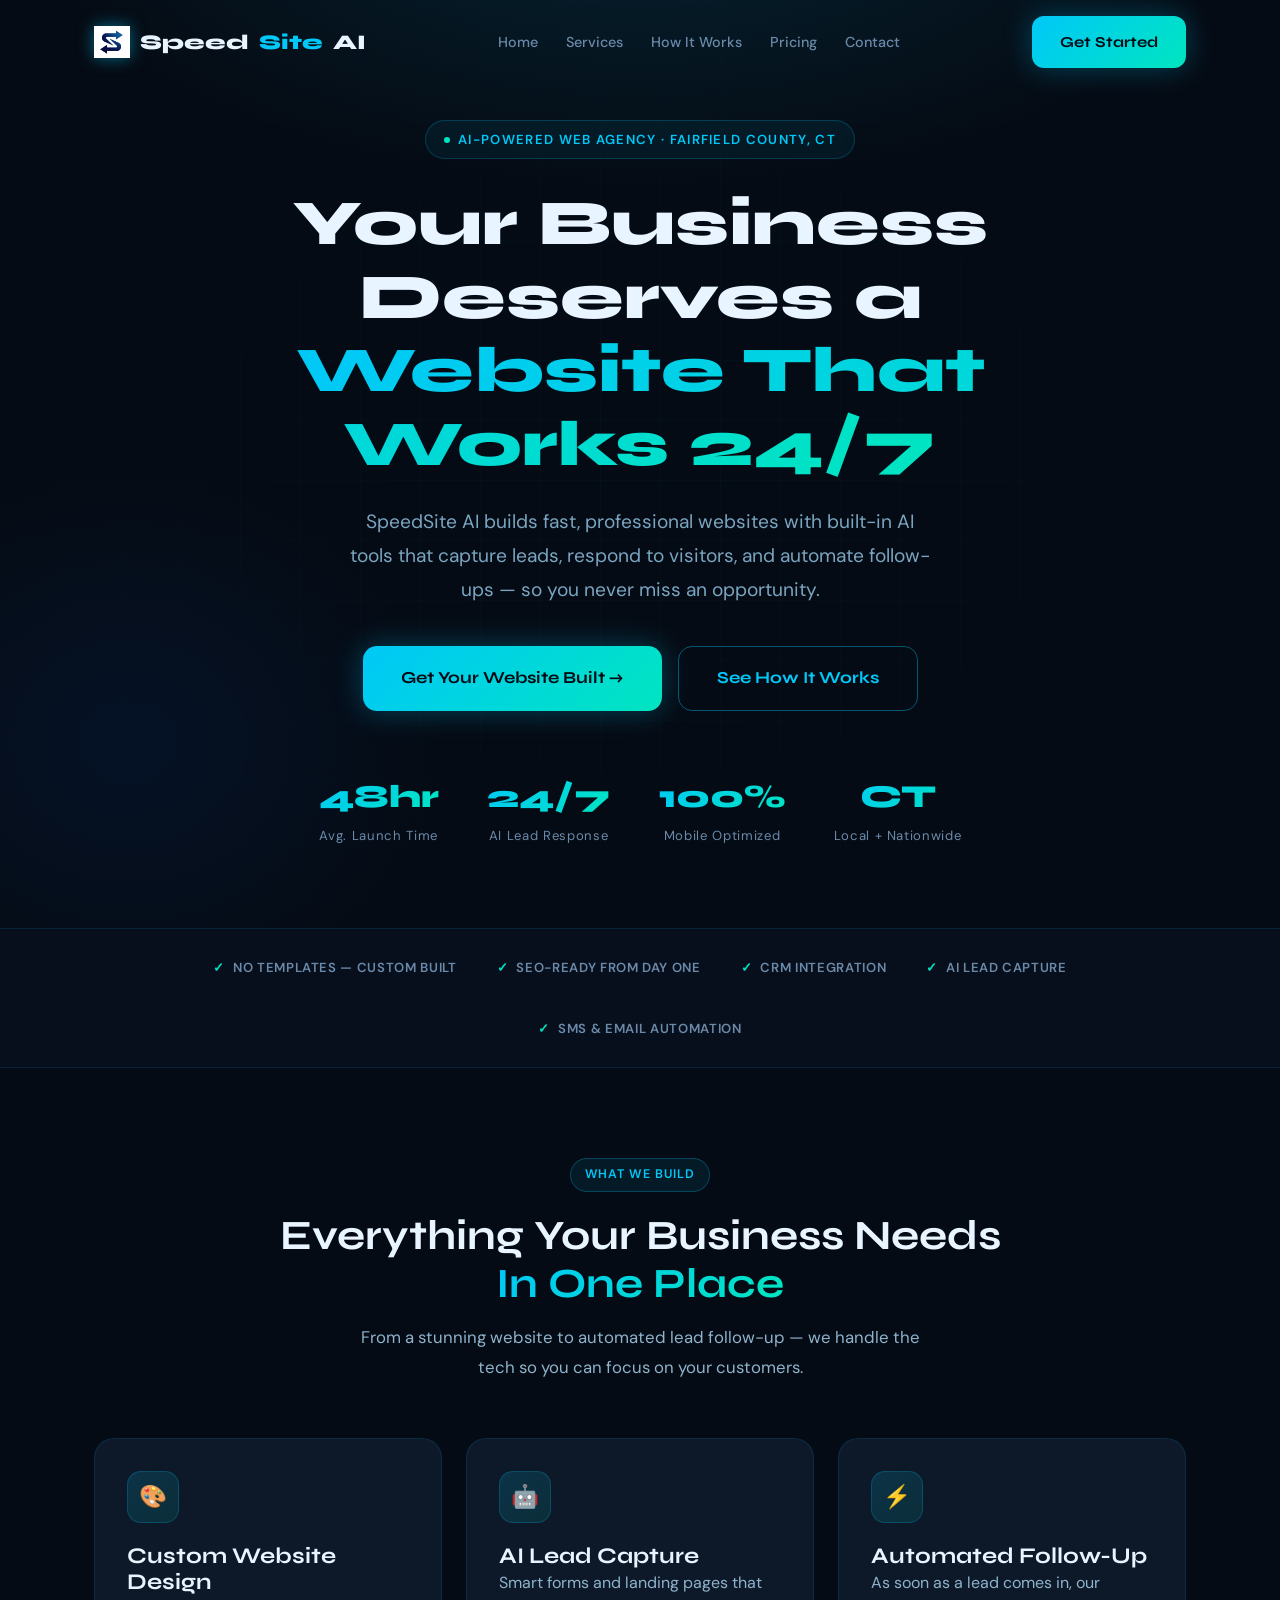
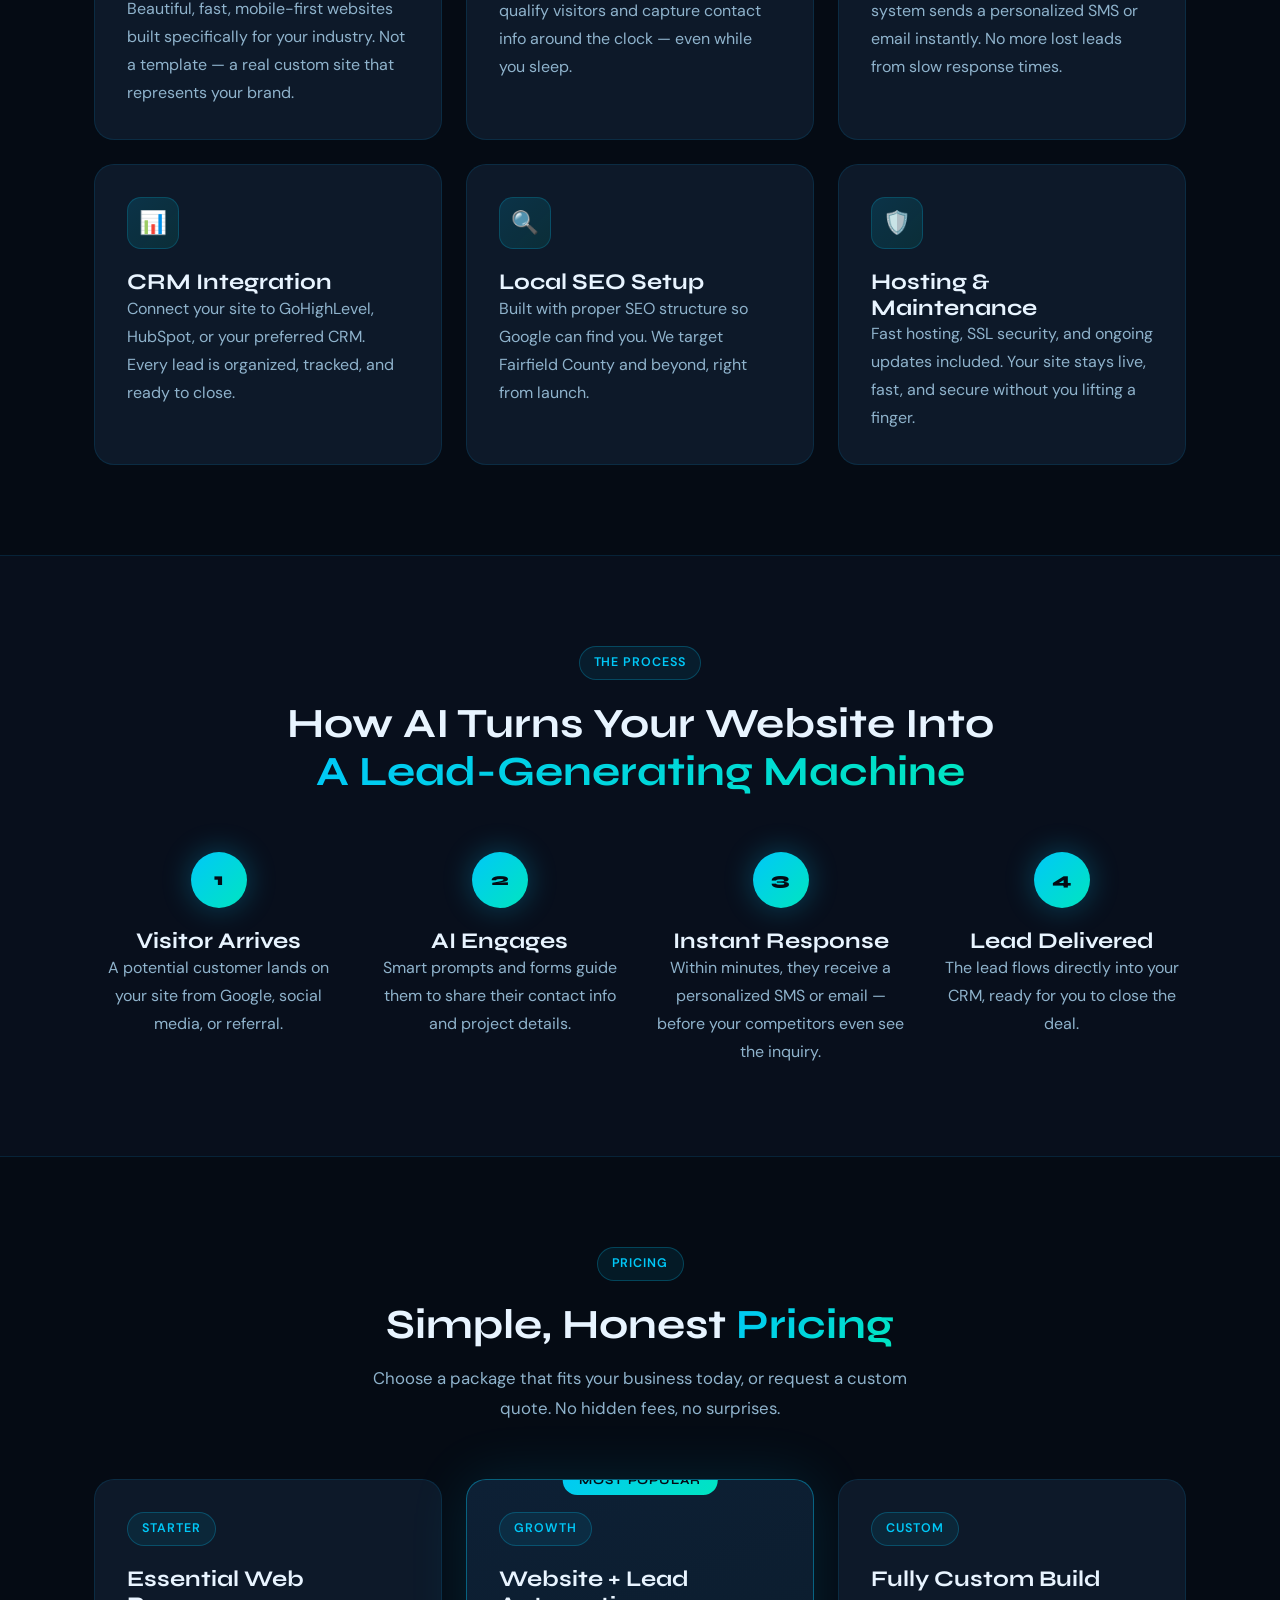
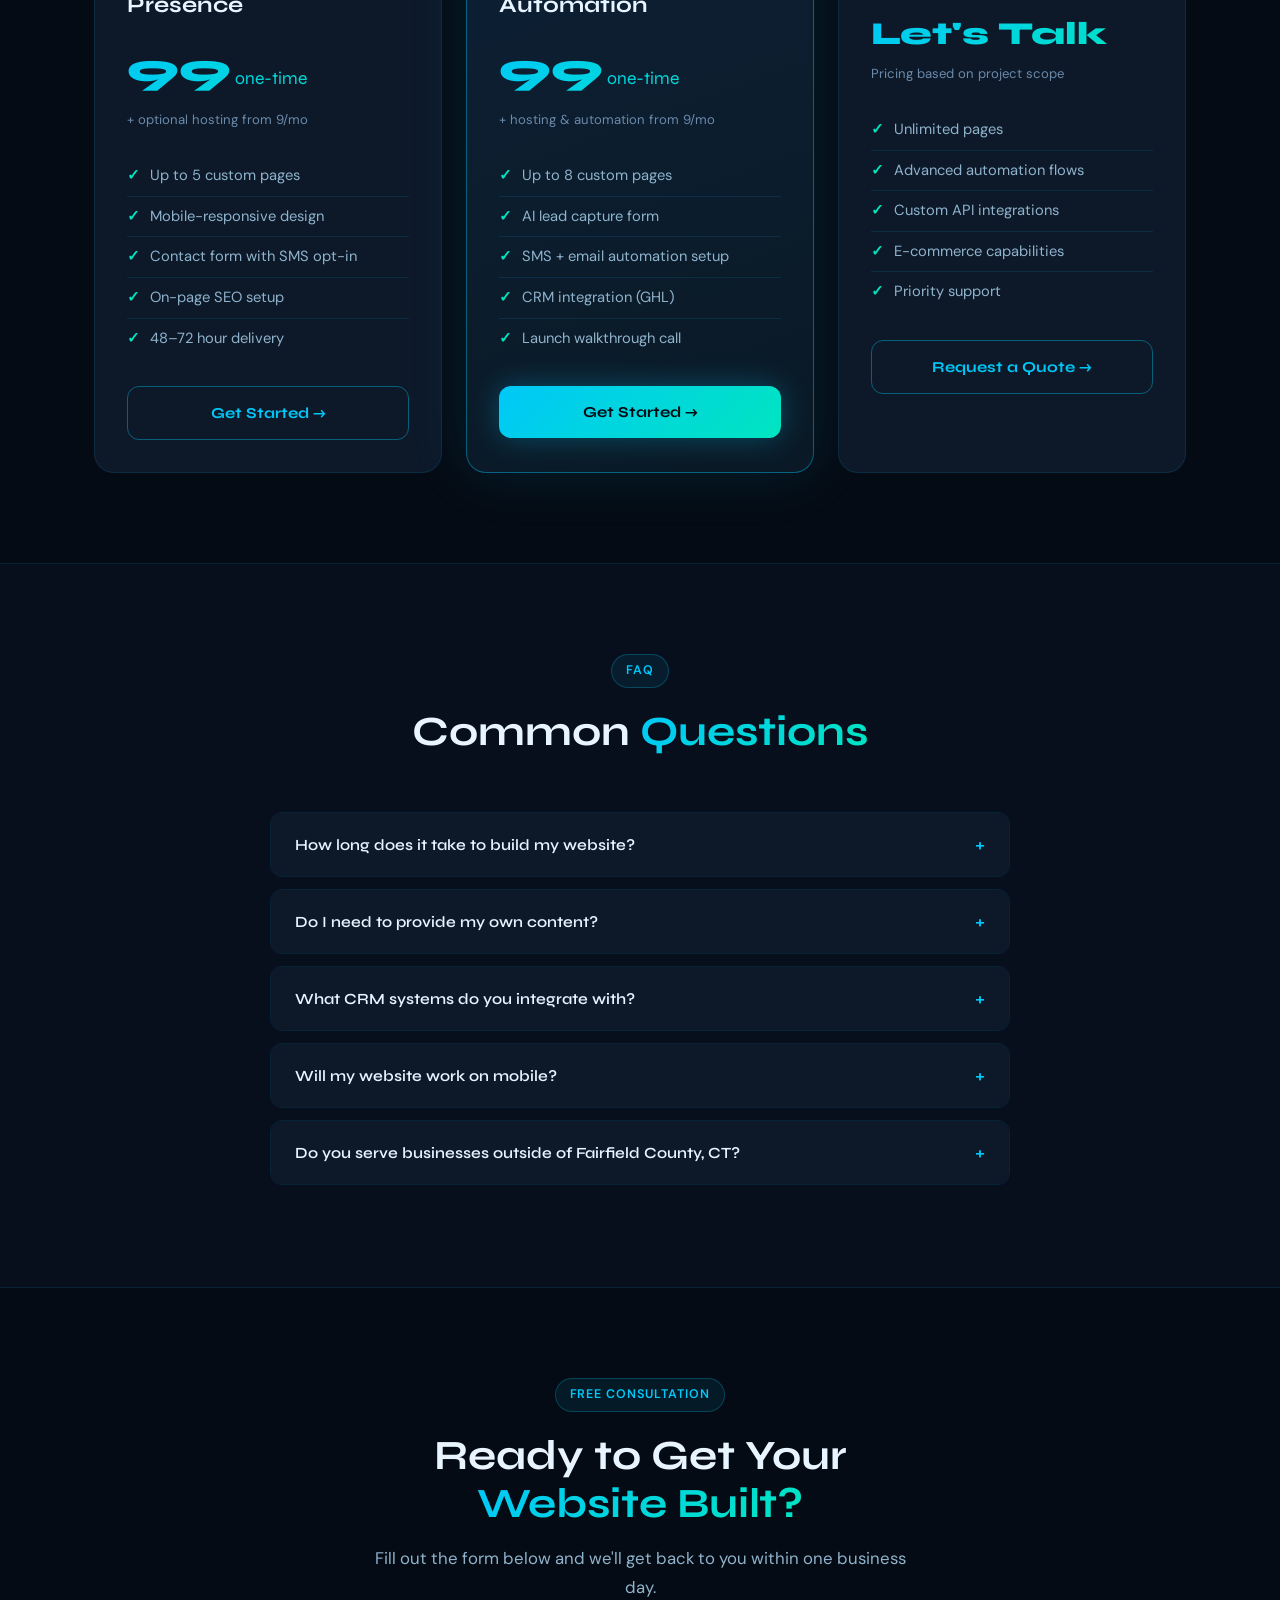
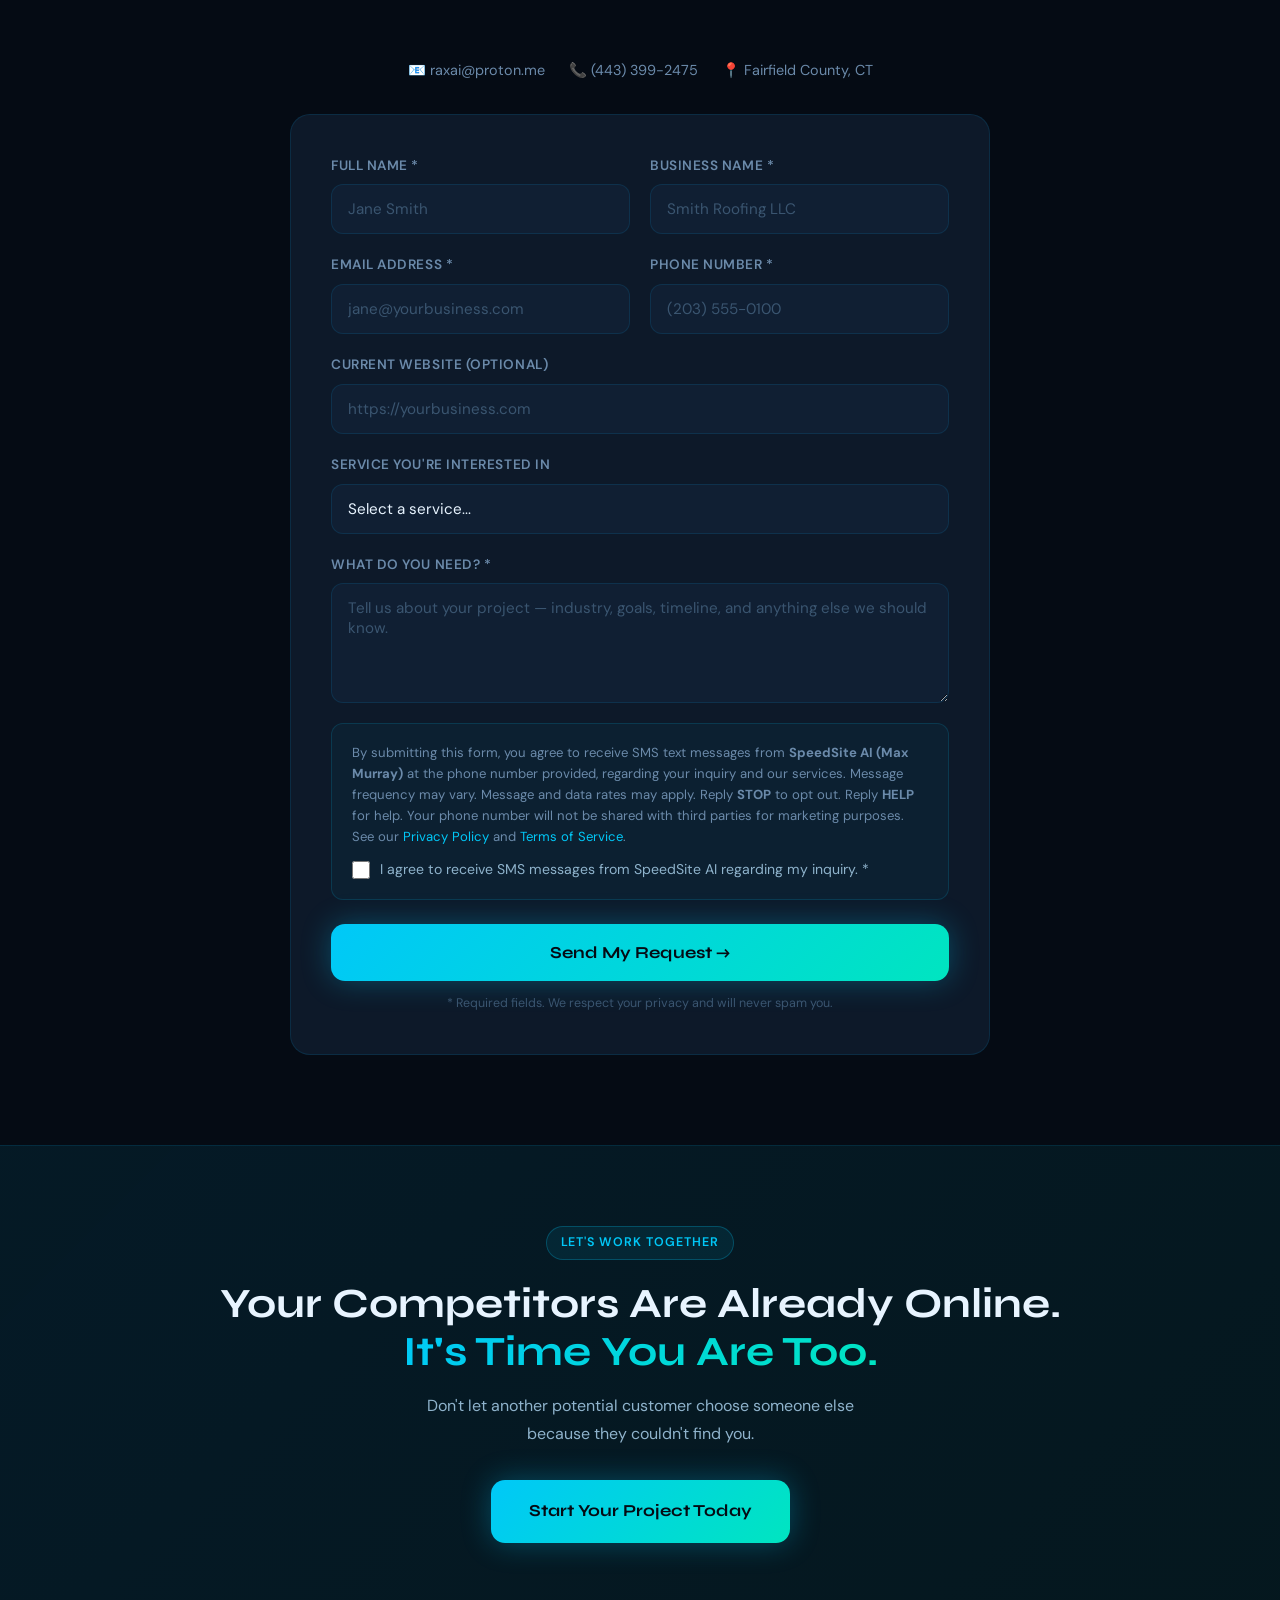
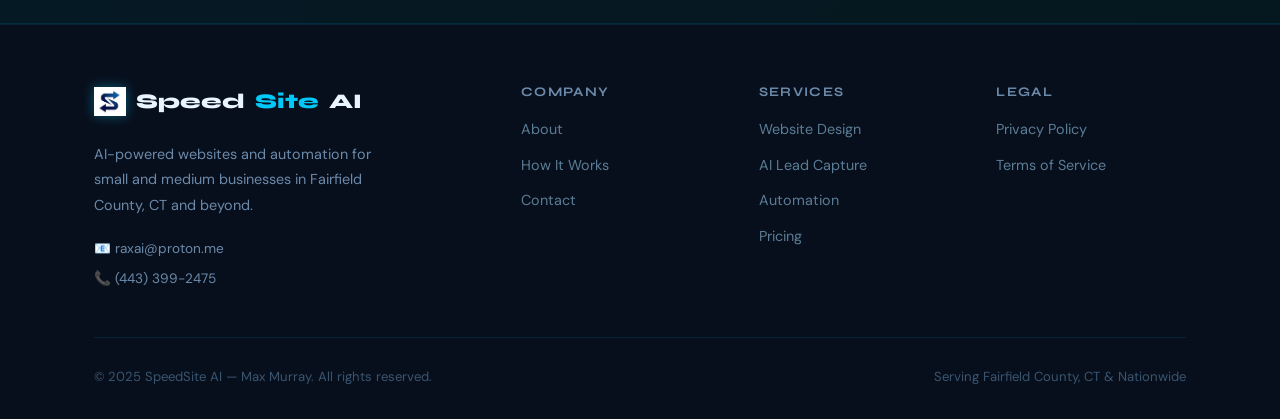
==== index.html @ 97a128ad "Update index.html" ====
<!DOCTYPE html>
<html lang="en">
<head>
  <meta charset="UTF-8" />
  <meta name="viewport" content="width=device-width, initial-scale=1.0" />
  <title>Jerking Dick with My BUtt AI — AI-Powered Websites for Local Businesses | Fairfield, CT</title>
  <meta name="description" content="SpeedSite AI builds high-quality, AI-powered websites for small and medium businesses. Automated lead capture, fast delivery, and real results. Serving Fairfield County, CT and nationwide." />
  <link rel="preconnect" href="https://fonts.googleapis.com" />
  <link rel="preconnect" href="https://fonts.gstatic.com" crossorigin />
  <link href="https://fonts.googleapis.com/css2?family=Syne:wght@400;600;700;800&family=DM+Sans:opsz,wght@9..40,300;9..40,400;9..40,500&display=swap" rel="stylesheet" />
  <style>
    :root {
      --bg:#050b14;--bg2:#080f1c;--surface:#0d1929;--surface2:#101f33;
      --border:rgba(0,180,255,.12);--cyan:#00c8f8;--teal:#00e5c0;
      --text:#e8f4ff;--text-muted:#6b8aaa;--text-dim:#3a5570;
      --glow:rgba(0,200,248,.15);--radius:12px;--radius-lg:20px;
      --font-display:'Syne',sans-serif;--font-body:'DM Sans',sans-serif;
    }
    *,*::before,*::after{box-sizing:border-box;margin:0;padding:0}
    html{scroll-behavior:smooth}
    body{font-family:var(--font-body);background:var(--bg);color:var(--text);line-height:1.6;overflow-x:hidden}
    h1,h2,h3,h4{font-family:var(--font-display);line-height:1.15;font-weight:700}
    h1{font-size:clamp(2.2rem,6vw,4rem);font-weight:800}
    h2{font-size:clamp(1.6rem,4vw,2.6rem)}
    h3{font-size:clamp(1.1rem,2.5vw,1.4rem)}
    p{color:#8fb3cc;line-height:1.75}
    a{color:var(--cyan);text-decoration:none;transition:color .2s}
    a:hover{color:var(--teal)}
    .container{max-width:1140px;margin:0 auto;padding:0 24px}
    .section{padding:90px 0}
    .gradient-text{background:linear-gradient(135deg,var(--cyan) 0%,var(--teal) 100%);-webkit-background-clip:text;-webkit-text-fill-color:transparent;background-clip:text}
    .badge{display:inline-flex;align-items:center;gap:6px;background:rgba(0,200,248,.08);border:1px solid rgba(0,200,248,.25);color:var(--cyan);font-size:.78rem;font-weight:600;letter-spacing:.08em;text-transform:uppercase;padding:6px 14px;border-radius:100px;margin-bottom:20px}
    .btn{display:inline-flex;align-items:center;gap:8px;font-family:var(--font-display);font-weight:700;font-size:.95rem;padding:14px 28px;border-radius:var(--radius);border:none;cursor:pointer;transition:all .25s cubic-bezier(.4,0,.2,1);text-decoration:none}
    .btn-primary{background:linear-gradient(135deg,var(--cyan),var(--teal));color:#050b14;box-shadow:0 0 30px rgba(0,200,248,.3)}
    .btn-primary:hover{transform:translateY(-2px);box-shadow:0 0 50px rgba(0,200,248,.5);color:#050b14}
    .btn-outline{background:transparent;color:var(--cyan);border:1.5px solid rgba(0,200,248,.4)}
    .btn-outline:hover{background:rgba(0,200,248,.08);transform:translateY(-2px);color:var(--cyan)}
    .btn-lg{padding:18px 38px;font-size:1.05rem;border-radius:14px}
    .card{background:var(--surface);border:1px solid var(--border);border-radius:var(--radius-lg);padding:32px;transition:all .3s ease;position:relative;overflow:hidden}
    .card:hover{border-color:rgba(0,200,248,.3);transform:translateY(-4px);box-shadow:0 20px 60px rgba(0,0,0,.4),0 0 40px rgba(0,200,248,.08)}

    /* NAV */
    nav{position:fixed;top:0;left:0;right:0;z-index:1000;padding:16px 0;transition:all .3s ease}
    nav.scrolled{background:rgba(5,11,20,.92);backdrop-filter:blur(20px);border-bottom:1px solid var(--border);padding:12px 0}
    .nav-inner{display:flex;align-items:center;justify-content:space-between;max-width:1140px;margin:0 auto;padding:0 24px}
    .nav-logo{font-family:var(--font-display);font-weight:800;font-size:1.3rem;color:var(--text);text-decoration:none;display:flex;align-items:center;gap:10px}
    .nav-logo span{color:var(--cyan)}
    .nav-logo img{width:36px;height:36px;object-fit:contain;filter:drop-shadow(0 0 8px rgba(0,200,248,.5))}
    .nav-links{display:flex;align-items:center;gap:28px;list-style:none}
    .nav-links a{color:var(--text-muted);font-size:.9rem;font-weight:500;transition:color .2s}
    .nav-links a:hover{color:var(--text)}
    .hamburger{display:none;flex-direction:column;gap:5px;cursor:pointer;padding:4px;background:none;border:none}
    .hamburger span{display:block;width:24px;height:2px;background:var(--text);border-radius:2px}
    .mobile-menu{display:none;position:fixed;inset:0;background:rgba(5,11,20,.97);z-index:999;flex-direction:column;align-items:center;justify-content:center;gap:32px}
    .mobile-menu.open{display:flex}
    .mobile-menu a{font-family:var(--font-display);font-size:1.5rem;font-weight:700;color:var(--text)}
    .mobile-menu-close{position:absolute;top:20px;right:24px;background:none;border:none;color:var(--text);font-size:1.5rem;cursor:pointer}

    /* HERO */
    .hero{min-height:100vh;display:flex;align-items:center;padding:120px 0 80px;position:relative;overflow:hidden}
    .hero-bg{position:absolute;inset:0;background:radial-gradient(ellipse 80% 50% at 50% -10%,rgba(0,200,248,.12) 0%,transparent 60%),radial-gradient(ellipse 50% 60% at 10% 80%,rgba(0,102,255,.08) 0%,transparent 50%)}
    .hero-grid{position:absolute;inset:0;background-image:linear-gradient(rgba(0,200,248,.03) 1px,transparent 1px),linear-gradient(90deg,rgba(0,200,248,.03) 1px,transparent 1px);background-size:60px 60px;mask-image:radial-gradient(ellipse 80% 80% at 50% 50%,black 0%,transparent 100%)}
    .hero-content{position:relative;z-index:2;text-align:center;max-width:820px;margin:0 auto}
    .hero-eyebrow{display:inline-flex;align-items:center;gap:8px;background:rgba(0,200,248,.06);border:1px solid rgba(0,200,248,.2);color:var(--cyan);font-size:.82rem;font-weight:600;letter-spacing:.1em;text-transform:uppercase;padding:8px 18px;border-radius:100px;margin-bottom:28px;animation:fadeInDown .6s ease both}
    .dot{width:6px;height:6px;background:var(--teal);border-radius:50%;animation:pulse 2s infinite}
    @keyframes pulse{0%,100%{opacity:1;transform:scale(1)}50%{opacity:.5;transform:scale(.8)}}
    .hero h1{animation:fadeInUp .7s .1s ease both;margin-bottom:24px}
    .hero p.lead{font-size:clamp(1rem,2vw,1.2rem);color:#7aa5c0;max-width:580px;margin:0 auto 40px;animation:fadeInUp .7s .2s ease both}
    .hero-actions{display:flex;gap:16px;justify-content:center;flex-wrap:wrap;animation:fadeInUp .7s .3s ease both;margin-bottom:60px}
    .hero-stats{display:flex;justify-content:center;gap:48px;flex-wrap:wrap;animation:fadeInUp .7s .4s ease both}
    .hero-stat{text-align:center}
    .hero-stat .num{font-family:var(--font-display);font-size:2rem;font-weight:800;background:linear-gradient(135deg,var(--cyan),var(--teal));-webkit-background-clip:text;-webkit-text-fill-color:transparent;background-clip:text;display:block}
    .hero-stat .label{font-size:.82rem;color:var(--text-muted);letter-spacing:.05em}
    @keyframes fadeInUp{from{opacity:0;transform:translateY(24px)}to{opacity:1;transform:translateY(0)}}
    @keyframes fadeInDown{from{opacity:0;transform:translateY(-16px)}to{opacity:1;transform:translateY(0)}}

    /* TRUST BAR */
    .trust-bar{padding:28px 0;border-top:1px solid var(--border);border-bottom:1px solid var(--border);background:var(--bg2)}
    .trust-bar-inner{display:flex;justify-content:center;align-items:center;gap:40px;flex-wrap:wrap}
    .trust-item{display:flex;align-items:center;gap:8px;font-size:.82rem;font-weight:600;color:var(--text-muted);letter-spacing:.05em;text-transform:uppercase}
    .trust-item .icon{color:var(--teal)}

    /* SECTIONS */
    .section-header{text-align:center;margin-bottom:56px}
    .section-header p{max-width:560px;margin:16px auto 0;font-size:1.05rem}
    .services-grid{display:grid;grid-template-columns:repeat(auto-fit,minmax(300px,1fr));gap:24px}
    .service-icon{width:52px;height:52px;background:linear-gradient(135deg,rgba(0,200,248,.15),rgba(0,229,192,.1));border:1px solid rgba(0,200,248,.2);border-radius:14px;display:flex;align-items:center;justify-content:center;font-size:1.4rem;margin-bottom:20px}
    .steps{display:grid;grid-template-columns:repeat(auto-fit,minmax(220px,1fr));gap:32px}
    .step{text-align:center}
    .step-num{width:56px;height:56px;background:linear-gradient(135deg,var(--cyan),var(--teal));border-radius:50%;display:flex;align-items:center;justify-content:center;font-family:var(--font-display);font-weight:800;font-size:1.1rem;color:#050b14;margin:0 auto 20px;box-shadow:0 0 30px rgba(0,200,248,.3)}

    /* FAQ */
    .faq-list{max-width:740px;margin:0 auto}
    .faq-item{border:1px solid var(--border);border-radius:var(--radius);margin-bottom:12px;overflow:hidden;transition:border-color .3s}
    .faq-item.open{border-color:rgba(0,200,248,.3)}
    .faq-q{width:100%;background:var(--surface);border:none;padding:20px 24px;text-align:left;cursor:pointer;display:flex;justify-content:space-between;align-items:center;gap:16px;font-family:var(--font-display);font-weight:600;font-size:.97rem;color:var(--text);transition:background .2s}
    .faq-q:hover{background:var(--surface2)}
    .faq-icon{color:var(--cyan);font-size:1.2rem;transition:transform .3s;flex-shrink:0}
    .faq-item.open .faq-icon{transform:rotate(45deg)}
    .faq-a{max-height:0;overflow:hidden;transition:max-height .4s ease,padding .3s;background:var(--surface);padding:0 24px;color:#8fb3cc;font-size:.92rem}
    .faq-item.open .faq-a{max-height:300px;padding:0 24px 20px}

    /* FORM */
    .form-grid{display:grid;grid-template-columns:1fr 1fr;gap:20px}
    .form-full{grid-column:1/-1}
    .form-group{display:flex;flex-direction:column;gap:8px}
    .form-group label{font-size:.85rem;font-weight:600;color:var(--text-muted);letter-spacing:.04em;text-transform:uppercase}
    .form-group input,.form-group textarea,.form-group select{background:var(--surface2);border:1.5px solid var(--border);border-radius:var(--radius);padding:14px 16px;color:var(--text);font-family:var(--font-body);font-size:.95rem;transition:border-color .2s,box-shadow .2s;outline:none;-webkit-appearance:none}
    .form-group input::placeholder,.form-group textarea::placeholder{color:var(--text-dim)}
    .form-group input:focus,.form-group textarea:focus{border-color:var(--cyan);box-shadow:0 0 0 3px rgba(0,200,248,.1)}
    .form-group textarea{resize:vertical;min-height:120px}
    .sms-consent{background:rgba(0,200,248,.04);border:1px solid rgba(0,200,248,.15);border-radius:var(--radius);padding:18px 20px;grid-column:1/-1}
    .sms-consent-text{font-size:.82rem;color:var(--text-muted);line-height:1.6;margin-bottom:12px}
    .checkbox-row{display:flex;align-items:flex-start;gap:10px;cursor:pointer}
    .checkbox-row input[type="checkbox"]{width:18px;height:18px;border:1.5px solid rgba(0,200,248,.4);border-radius:4px;background:var(--surface2);cursor:pointer;flex-shrink:0;margin-top:2px;accent-color:var(--cyan)}
    .checkbox-row span{font-size:.88rem;color:#8fb3cc;line-height:1.5}
    .form-success{display:none;text-align:center;padding:48px 32px}
    .form-success.show{display:block}

    /* FOOTER */
    footer{border-top:1px solid var(--border);padding:60px 0 32px;background:var(--bg2)}
    .footer-grid{display:grid;grid-template-columns:2fr 1fr 1fr 1fr;gap:48px;margin-bottom:48px}
    .footer-brand p{font-size:.9rem;color:var(--text-muted);margin:12px 0 20px;max-width:280px}
    .footer-col h4{font-size:.82rem;font-weight:700;letter-spacing:.1em;text-transform:uppercase;color:var(--text-muted);margin-bottom:16px}
    .footer-col ul{list-style:none}
    .footer-col li{margin-bottom:10px}
    .footer-col a{color:#5a7d96;font-size:.9rem;transition:color .2s}
    .footer-col a:hover{color:var(--cyan)}
    .footer-bottom{border-top:1px solid var(--border);padding-top:28px;display:flex;justify-content:space-between;align-items:center;flex-wrap:wrap;gap:12px;font-size:.82rem;color:var(--text-dim)}

    /* CTA BAND */
    .cta-band{background:linear-gradient(135deg,rgba(0,200,248,.08) 0%,rgba(0,229,192,.06) 100%);border-top:1px solid var(--border);border-bottom:1px solid var(--border);padding:80px 0;text-align:center}
    .cta-band p{max-width:480px;margin:16px auto 32px}

    /* FADE IN */
    .fade-in{opacity:0;transform:translateY(30px);transition:opacity .7s ease,transform .7s ease}
    .fade-in.visible{opacity:1;transform:translateY(0)}

    /* RESPONSIVE */
    @media(max-width:900px){.footer-grid{grid-template-columns:1fr 1fr}}
    @media(max-width:640px){
      .nav-links{display:none}.hamburger{display:flex}
      .hero-stats{gap:28px}.footer-grid{grid-template-columns:1fr;gap:32px}
      .form-grid{grid-template-columns:1fr}.section{padding:60px 0}
    }
  </style>
</head>
<body>

<!-- NAV -->
<nav id="mainNav">
  <div class="nav-inner">
    <a href="#" class="nav-logo">
      <img src="[data-uri]" alt="SpeedSite AI Logo" />
      Speed<span>Site</span> AI
    </a>
    <ul class="nav-links">
      <li><a href="#">Home</a></li>
      <li><a href="#services">Services</a></li>
      <li><a href="#how-it-works">How It Works</a></li>
      <li><a href="#pricing">Pricing</a></li>
      <li><a href="#contact">Contact</a></li>
    </ul>
    <a href="#contact" class="btn btn-primary">Get Started</a>
    <button class="hamburger" id="hamburger" aria-label="Open menu">
      <span></span><span></span><span></span>
    </button>
  </div>
</nav>

<div class="mobile-menu" id="mobileMenu">
  <button class="mobile-menu-close" id="mobileClose">✕</button>
  <a href="#">Home</a>
  <a href="#services">Services</a>
  <a href="#how-it-works">How It Works</a>
  <a href="#pricing">Pricing</a>
  <a href="#contact">Contact</a>
  <a href="#contact" class="btn btn-primary">Get Started</a>
</div>

<!-- HERO -->
<section class="hero">
  <div class="hero-bg"></div>
  <div class="hero-grid"></div>
  <div class="container">
    <div class="hero-content">
      <div class="hero-eyebrow"><div class="dot"></div>AI-Powered Web Agency · Fairfield County, CT</div>
      <h1>Your Business Deserves a<br><span class="gradient-text">Website That Works 24/7</span></h1>
      <p class="lead">SpeedSite AI builds fast, professional websites with built-in AI tools that capture leads, respond to visitors, and automate follow-ups — so you never miss an opportunity.</p>
      <div class="hero-actions">
        <a href="#contact" class="btn btn-primary btn-lg">Get Your Website Built →</a>
        <a href="#how-it-works" class="btn btn-outline btn-lg">See How It Works</a>
      </div>
      <div class="hero-stats">
        <div class="hero-stat"><span class="num">48hr</span><span class="label">Avg. Launch Time</span></div>
        <div class="hero-stat"><span class="num">24/7</span><span class="label">AI Lead Response</span></div>
        <div class="hero-stat"><span class="num">100%</span><span class="label">Mobile Optimized</span></div>
        <div class="hero-stat"><span class="num">CT</span><span class="label">Local + Nationwide</span></div>
      </div>
    </div>
  </div>
</section>

<!-- TRUST BAR -->
<div class="trust-bar">
  <div class="container">
    <div class="trust-bar-inner">
      <div class="trust-item"><span class="icon">✓</span> No Templates — Custom Built</div>
      <div class="trust-item"><span class="icon">✓</span> SEO-Ready from Day One</div>
      <div class="trust-item"><span class="icon">✓</span> CRM Integration</div>
      <div class="trust-item"><span class="icon">✓</span> AI Lead Capture</div>
      <div class="trust-item"><span class="icon">✓</span> SMS &amp; Email Automation</div>
    </div>
  </div>
</div>

<!-- SERVICES -->
<section class="section" id="services">
  <div class="container">
    <div class="section-header fade-in">
      <div class="badge">What We Build</div>
      <h2>Everything Your Business Needs<br><span class="gradient-text">In One Place</span></h2>
      <p>From a stunning website to automated lead follow-up — we handle the tech so you can focus on your customers.</p>
    </div>
    <div class="services-grid">
      <div class="card fade-in"><div class="service-icon">🎨</div><h3>Custom Website Design</h3><p>Beautiful, fast, mobile-first websites built specifically for your industry. Not a template — a real custom site that represents your brand.</p></div>
      <div class="card fade-in"><div class="service-icon">🤖</div><h3>AI Lead Capture</h3><p>Smart forms and landing pages that qualify visitors and capture contact info around the clock — even while you sleep.</p></div>
      <div class="card fade-in"><div class="service-icon">⚡</div><h3>Automated Follow-Up</h3><p>As soon as a lead comes in, our system sends a personalized SMS or email instantly. No more lost leads from slow response times.</p></div>
      <div class="card fade-in"><div class="service-icon">📊</div><h3>CRM Integration</h3><p>Connect your site to GoHighLevel, HubSpot, or your preferred CRM. Every lead is organized, tracked, and ready to close.</p></div>
      <div class="card fade-in"><div class="service-icon">🔍</div><h3>Local SEO Setup</h3><p>Built with proper SEO structure so Google can find you. We target Fairfield County and beyond, right from launch.</p></div>
      <div class="card fade-in"><div class="service-icon">🛡️</div><h3>Hosting &amp; Maintenance</h3><p>Fast hosting, SSL security, and ongoing updates included. Your site stays live, fast, and secure without you lifting a finger.</p></div>
    </div>
  </div>
</section>

<!-- HOW IT WORKS -->
<section class="section" id="how-it-works" style="background:var(--bg2);border-top:1px solid var(--border);border-bottom:1px solid var(--border);">
  <div class="container">
    <div class="section-header fade-in">
      <div class="badge">The Process</div>
      <h2>How AI Turns Your Website Into<br><span class="gradient-text">A Lead-Generating Machine</span></h2>
    </div>
    <div class="steps fade-in">
      <div class="step"><div class="step-num">1</div><h3>Visitor Arrives</h3><p>A potential customer lands on your site from Google, social media, or referral.</p></div>
      <div class="step"><div class="step-num">2</div><h3>AI Engages</h3><p>Smart prompts and forms guide them to share their contact info and project details.</p></div>
      <div class="step"><div class="step-num">3</div><h3>Instant Response</h3><p>Within minutes, they receive a personalized SMS or email — before your competitors even see the inquiry.</p></div>
      <div class="step"><div class="step-num">4</div><h3>Lead Delivered</h3><p>The lead flows directly into your CRM, ready for you to close the deal.</p></div>
    </div>
  </div>
</section>

<!-- PRICING -->
<section class="section" id="pricing">
  <div class="container">
    <div class="section-header fade-in">
      <div class="badge">Pricing</div>
      <h2>Simple, Honest <span class="gradient-text">Pricing</span></h2>
      <p>Choose a package that fits your business today, or request a custom quote. No hidden fees, no surprises.</p>
    </div>
    <div style="display:grid;grid-template-columns:repeat(auto-fit,minmax(280px,1fr));gap:24px;" class="fade-in">
      <div class="card">
        <div class="badge">Starter</div>
        <h3>Essential Web Presence</h3>
        <div style="font-family:var(--font-display);font-size:2.8rem;font-weight:800;margin:16px 0 4px;" class="gradient-text">99<span style="font-size:1.1rem;font-weight:400;color:var(--text-muted);"> one-time</span></div>
        <p style="font-size:.82rem;color:var(--text-muted);margin-bottom:24px;">+ optional hosting from 9/mo</p>
        <ul style="list-style:none;margin-bottom:28px;display:flex;flex-direction:column;gap:0;">
          <li style="padding:8px 0;border-bottom:1px solid var(--border);font-size:.92rem;color:#8fb3cc;display:flex;align-items:center;gap:10px;"><span style="color:var(--teal);font-weight:700;">✓</span> Up to 5 custom pages</li>
          <li style="padding:8px 0;border-bottom:1px solid var(--border);font-size:.92rem;color:#8fb3cc;display:flex;align-items:center;gap:10px;"><span style="color:var(--teal);font-weight:700;">✓</span> Mobile-responsive design</li>
          <li style="padding:8px 0;border-bottom:1px solid var(--border);font-size:.92rem;color:#8fb3cc;display:flex;align-items:center;gap:10px;"><span style="color:var(--teal);font-weight:700;">✓</span> Contact form with SMS opt-in</li>
          <li style="padding:8px 0;border-bottom:1px solid var(--border);font-size:.92rem;color:#8fb3cc;display:flex;align-items:center;gap:10px;"><span style="color:var(--teal);font-weight:700;">✓</span> On-page SEO setup</li>
          <li style="padding:8px 0;font-size:.92rem;color:#8fb3cc;display:flex;align-items:center;gap:10px;"><span style="color:var(--teal);font-weight:700;">✓</span> 48–72 hour delivery</li>
        </ul>
        <a href="#contact" class="btn btn-outline" style="width:100%;justify-content:center;">Get Started →</a>
      </div>
      <div class="card" style="border-color:rgba(0,200,248,.4);background:linear-gradient(160deg,#0d2035 0%,#0a1925 100%);box-shadow:0 0 60px rgba(0,200,248,.12);position:relative;">
        <div style="position:absolute;top:-14px;left:50%;transform:translateX(-50%);background:linear-gradient(135deg,var(--cyan),var(--teal));color:#050b14;font-family:var(--font-display);font-weight:700;font-size:.75rem;letter-spacing:.08em;text-transform:uppercase;padding:5px 16px;border-radius:100px;white-space:nowrap;">Most Popular</div>
        <div class="badge">Growth</div>
        <h3>Website + Lead Automation</h3>
        <div style="font-family:var(--font-display);font-size:2.8rem;font-weight:800;margin:16px 0 4px;" class="gradient-text">99<span style="font-size:1.1rem;font-weight:400;color:var(--text-muted);"> one-time</span></div>
        <p style="font-size:.82rem;color:var(--text-muted);margin-bottom:24px;">+ hosting &amp; automation from 9/mo</p>
        <ul style="list-style:none;margin-bottom:28px;display:flex;flex-direction:column;gap:0;">
          <li style="padding:8px 0;border-bottom:1px solid var(--border);font-size:.92rem;color:#8fb3cc;display:flex;align-items:center;gap:10px;"><span style="color:var(--teal);font-weight:700;">✓</span> Up to 8 custom pages</li>
          <li style="padding:8px 0;border-bottom:1px solid var(--border);font-size:.92rem;color:#8fb3cc;display:flex;align-items:center;gap:10px;"><span style="color:var(--teal);font-weight:700;">✓</span> AI lead capture form</li>
          <li style="padding:8px 0;border-bottom:1px solid var(--border);font-size:.92rem;color:#8fb3cc;display:flex;align-items:center;gap:10px;"><span style="color:var(--teal);font-weight:700;">✓</span> SMS + email automation setup</li>
          <li style="padding:8px 0;border-bottom:1px solid var(--border);font-size:.92rem;color:#8fb3cc;display:flex;align-items:center;gap:10px;"><span style="color:var(--teal);font-weight:700;">✓</span> CRM integration (GHL)</li>
          <li style="padding:8px 0;font-size:.92rem;color:#8fb3cc;display:flex;align-items:center;gap:10px;"><span style="color:var(--teal);font-weight:700;">✓</span> Launch walkthrough call</li>
        </ul>
        <a href="#contact" class="btn btn-primary" style="width:100%;justify-content:center;">Get Started →</a>
      </div>
      <div class="card">
        <div class="badge">Custom</div>
        <h3>Fully Custom Build</h3>
        <div style="font-family:var(--font-display);font-size:2rem;font-weight:800;margin:16px 0 4px;" class="gradient-text">Let's Talk</div>
        <p style="font-size:.82rem;color:var(--text-muted);margin-bottom:24px;">Pricing based on project scope</p>
        <ul style="list-style:none;margin-bottom:28px;display:flex;flex-direction:column;gap:0;">
          <li style="padding:8px 0;border-bottom:1px solid var(--border);font-size:.92rem;color:#8fb3cc;display:flex;align-items:center;gap:10px;"><span style="color:var(--teal);font-weight:700;">✓</span> Unlimited pages</li>
          <li style="padding:8px 0;border-bottom:1px solid var(--border);font-size:.92rem;color:#8fb3cc;display:flex;align-items:center;gap:10px;"><span style="color:var(--teal);font-weight:700;">✓</span> Advanced automation flows</li>
          <li style="padding:8px 0;border-bottom:1px solid var(--border);font-size:.92rem;color:#8fb3cc;display:flex;align-items:center;gap:10px;"><span style="color:var(--teal);font-weight:700;">✓</span> Custom API integrations</li>
          <li style="padding:8px 0;border-bottom:1px solid var(--border);font-size:.92rem;color:#8fb3cc;display:flex;align-items:center;gap:10px;"><span style="color:var(--teal);font-weight:700;">✓</span> E-commerce capabilities</li>
          <li style="padding:8px 0;font-size:.92rem;color:#8fb3cc;display:flex;align-items:center;gap:10px;"><span style="color:var(--teal);font-weight:700;">✓</span> Priority support</li>
        </ul>
        <a href="#contact" class="btn btn-outline" style="width:100%;justify-content:center;">Request a Quote →</a>
      </div>
    </div>
  </div>
</section>

<!-- FAQ -->
<section class="section" style="background:var(--bg2);border-top:1px solid var(--border);border-bottom:1px solid var(--border);">
  <div class="container">
    <div class="section-header fade-in"><div class="badge">FAQ</div><h2>Common <span class="gradient-text">Questions</span></h2></div>
    <div class="faq-list fade-in">
      <div class="faq-item"><button class="faq-q">How long does it take to build my website? <span class="faq-icon">+</span></button><div class="faq-a">Most websites are completed within 48–72 hours after we receive your content. More complex sites with custom integrations may take 5–7 business days.</div></div>
      <div class="faq-item"><button class="faq-q">Do I need to provide my own content? <span class="faq-icon">+</span></button><div class="faq-a">We'll guide you through what we need. If you don't have professional copy, we can help write it for you as part of your package.</div></div>
      <div class="faq-item"><button class="faq-q">What CRM systems do you integrate with? <span class="faq-icon">+</span></button><div class="faq-a">We primarily work with GoHighLevel, but we can also connect to HubSpot, Salesforce, Zoho, or any system with webhook/API support.</div></div>
      <div class="faq-item"><button class="faq-q">Will my website work on mobile? <span class="faq-icon">+</span></button><div class="faq-a">Absolutely. Every site we build is fully responsive and tested across all major devices and browsers.</div></div>
      <div class="faq-item"><button class="faq-q">Do you serve businesses outside of Fairfield County, CT? <span class="faq-icon">+</span></button><div class="faq-a">Yes — we serve clients across the United States. While we're based in Fairfield County, CT, our work is entirely remote-friendly.</div></div>
    </div>
  </div>
</section>

<!-- CONTACT / LEAD FORM -->
<section class="section" id="contact">
  <div class="container">
    <div style="max-width:700px;margin:0 auto;">
      <div class="section-header fade-in">
        <div class="badge">Free Consultation</div>
        <h2>Ready to Get Your<br><span class="gradient-text">Website Built?</span></h2>
        <p>Fill out the form below and we'll get back to you within one business day.</p>
      </div>
      <div style="display:flex;gap:24px;justify-content:center;flex-wrap:wrap;margin-bottom:32px;" class="fade-in">
        <a href="mailto:raxai@proton.me" style="display:flex;align-items:center;gap:8px;color:var(--text-muted);font-size:.9rem;">📧 raxai@proton.me</a>
        <a href="tel:+14433992475" style="display:flex;align-items:center;gap:8px;color:var(--text-muted);font-size:.9rem;">📞 (443) 399-2475</a>
        <span style="display:flex;align-items:center;gap:8px;color:var(--text-muted);font-size:.9rem;">📍 Fairfield County, CT</span>
      </div>
      <div class="card fade-in" style="padding:40px;">
        <div id="formWrapper">
          <form id="leadForm" novalidate autocomplete="on">
            <div class="form-grid">
              <div class="form-group"><label for="name">Full Name *</label><input type="text" id="name" name="name" placeholder="Jane Smith" required /></div>
              <div class="form-group"><label for="businessName">Business Name *</label><input type="text" id="businessName" name="businessName" placeholder="Smith Roofing LLC" required /></div>
              <div class="form-group"><label for="email">Email Address *</label><input type="email" id="email" name="email" placeholder="jane@yourbusiness.com" required /></div>
              <div class="form-group"><label for="phone">Phone Number *</label><input type="tel" id="phone" name="phone" placeholder="(203) 555-0100" required /></div>
              <div class="form-group form-full"><label for="website">Current Website (optional)</label><input type="url" id="website" name="website" placeholder="https://yourbusiness.com" /></div>
              <div class="form-group form-full">
                <label for="service">Service You're Interested In</label>
                <select id="service" name="service">
                  <option value="">Select a service...</option>
                  <option value="starter">Starter Website ($499)</option>
                  <option value="growth">Growth Package ($999)</option>
                  <option value="custom">Custom Build — Request Quote</option>
                  <option value="automation">Automation / CRM Only</option>
                  <option value="not-sure">Not sure yet</option>
                </select>
              </div>
              <div class="form-group form-full"><label for="message">What do you need? *</label><textarea id="message" name="message" placeholder="Tell us about your project — industry, goals, timeline, and anything else we should know." required></textarea></div>
              <div class="sms-consent">
                <p class="sms-consent-text">By submitting this form, you agree to receive SMS text messages from <strong>SpeedSite AI (Max Murray)</strong> at the phone number provided, regarding your inquiry and our services. Message frequency may vary. Message and data rates may apply. Reply <strong>STOP</strong> to opt out. Reply <strong>HELP</strong> for help. Your phone number will not be shared with third parties for marketing purposes. See our <a href="privacy-policy.html">Privacy Policy</a> and <a href="terms-of-service.html">Terms of Service</a>.</p>
                <label class="checkbox-row"><input type="checkbox" id="smsConsent" name="smsConsent" required /><span>I agree to receive SMS messages from SpeedSite AI regarding my inquiry. *</span></label>
              </div>
            </div>
            <button type="submit" id="submitBtn" class="btn btn-primary btn-lg" style="width:100%;justify-content:center;margin-top:24px;">Send My Request →</button>
            <p style="font-size:.78rem;color:var(--text-dim);text-align:center;margin-top:12px;">* Required fields. We respect your privacy and will never spam you.</p>
          </form>
        </div>
        <div class="form-success" id="formSuccess">
          <div style="font-size:3rem;margin-bottom:16px;">✅</div>
          <h3 style="margin-bottom:8px;">Request Received!</h3>
          <p>Thanks for reaching out to SpeedSite AI. We'll be in touch within one business day. Check your phone for a confirmation message.</p>
        </div>
      </div>
    </div>
  </div>
</section>

<!-- CTA BAND -->
<div class="cta-band">
  <div class="container">
    <div class="badge">Let's Work Together</div>
    <h2>Your Competitors Are Already Online.<br><span class="gradient-text">It's Time You Are Too.</span></h2>
    <p>Don't let another potential customer choose someone else because they couldn't find you.</p>
    <a href="#contact" class="btn btn-primary btn-lg">Start Your Project Today</a>
  </div>
</div>

<!-- FOOTER -->
<footer>
  <div class="container">
    <div class="footer-grid">
      <div class="footer-brand">
        <a href="#" class="nav-logo" style="display:inline-flex;margin-bottom:12px;">
          <img src="[data-uri]" alt="SpeedSite AI" style="width:32px;height:32px;object-fit:contain;filter:drop-shadow(0 0 6px rgba(0,200,248,.4));" />
          Speed<span>Site</span> AI
        </a>
        <p>AI-powered websites and automation for small and medium businesses in Fairfield County, CT and beyond.</p>
        <div style="display:flex;flex-direction:column;gap:8px;">
          <a href="mailto:raxai@proton.me" style="color:var(--text-muted);font-size:.85rem;">📧 raxai@proton.me</a>
          <a href="tel:+14433992475" style="color:var(--text-muted);font-size:.85rem;">📞 (443) 399-2475</a>
        </div>
      </div>
      <div class="footer-col"><h4>Company</h4><ul><li><a href="#">About</a></li><li><a href="#how-it-works">How It Works</a></li><li><a href="#contact">Contact</a></li></ul></div>
      <div class="footer-col"><h4>Services</h4><ul><li><a href="#services">Website Design</a></li><li><a href="#services">AI Lead Capture</a></li><li><a href="#services">Automation</a></li><li><a href="#pricing">Pricing</a></li></ul></div>
      <div class="footer-col"><h4>Legal</h4><ul><li><a href="privacy-policy.html">Privacy Policy</a></li><li><a href="terms-of-service.html">Terms of Service</a></li></ul></div>
    </div>
    <div class="footer-bottom">
      <span>© 2025 SpeedSite AI — Max Murray. All rights reserved.</span>
      <span>Serving Fairfield County, CT &amp; Nationwide</span>
    </div>
  </div>
</footer>

<script>
  // NAV SCROLL
  const nav = document.querySelector('nav');
  window.addEventListener('scroll', () => nav.classList.toggle('scrolled', window.scrollY > 40));

  // HAMBURGER
  document.getElementById('hamburger')?.addEventListener('click', () => document.getElementById('mobileMenu').classList.add('open'));
  document.getElementById('mobileClose')?.addEventListener('click', () => document.getElementById('mobileMenu').classList.remove('open'));
  document.querySelectorAll('.mobile-menu a').forEach(a => a.addEventListener('click', () => document.getElementById('mobileMenu').classList.remove('open')));

  // FAQ
  document.querySelectorAll('.faq-item').forEach(item => {
    item.querySelector('.faq-q').addEventListener('click', () => {
      const open = item.classList.contains('open');
      document.querySelectorAll('.faq-item').forEach(i => i.classList.remove('open'));
      if (!open) item.classList.add('open');
    });
  });

  // FADE IN
  const io = new IntersectionObserver((entries) => {
    entries.forEach((e, i) => { if (e.isIntersecting) setTimeout(() => e.target.classList.add('visible'), i * 80); });
  }, { threshold: 0.12 });
  document.querySelectorAll('.fade-in').forEach(el => io.observe(el));

  // FORM — direct onclick on button, fires webhook
  document.getElementById('submitBtn').onclick = async function(e) {
    e.preventDefault();

    if (!document.getElementById('smsConsent').checked) {
      alert('Please check the SMS consent box to continue.');
      return;
    }

    const name    = document.getElementById('name').value.trim();
    const email   = document.getElementById('email').value.trim();
    const phone   = document.getElementById('phone').value.trim();
    const message = document.getElementById('message').value.trim();

    if (!name || !email || !phone || !message) {
      alert('Please fill in all required fields.');
      return;
    }

    this.textContent = 'Sending...';
    this.disabled = true;

    const payload = {
      full_name:     name,
      business_name: document.getElementById('businessName').value.trim(),
      email:         email,
      phone:         phone,
      website:       document.getElementById('website').value.trim(),
      service:       document.getElementById('service').value,
      message:       message,
      sms_consent:   'Yes',
      source:        'SpeedSite AI Website',
      timestamp:     new Date().toISOString()
    };

    try {
      await fetch('https://services.leadconnectorhq.com/hooks/HY34uHWjkR7n0TBze8us/webhook-trigger/0e8d00d4-5a06-450c-9980-e13d9e2b5637', {
        method: 'POST',
        headers: { 'Content-Type': 'application/json' },
        body: JSON.stringify(payload)
      });
    } catch(err) {
      console.error(err);
    }

    // Always show success — GHL CORS blocks the response read but the POST goes through
    document.getElementById('formWrapper').style.display = 'none';
    document.getElementById('formSuccess').style.display = 'block';
  };
</script>
</body>
</html>
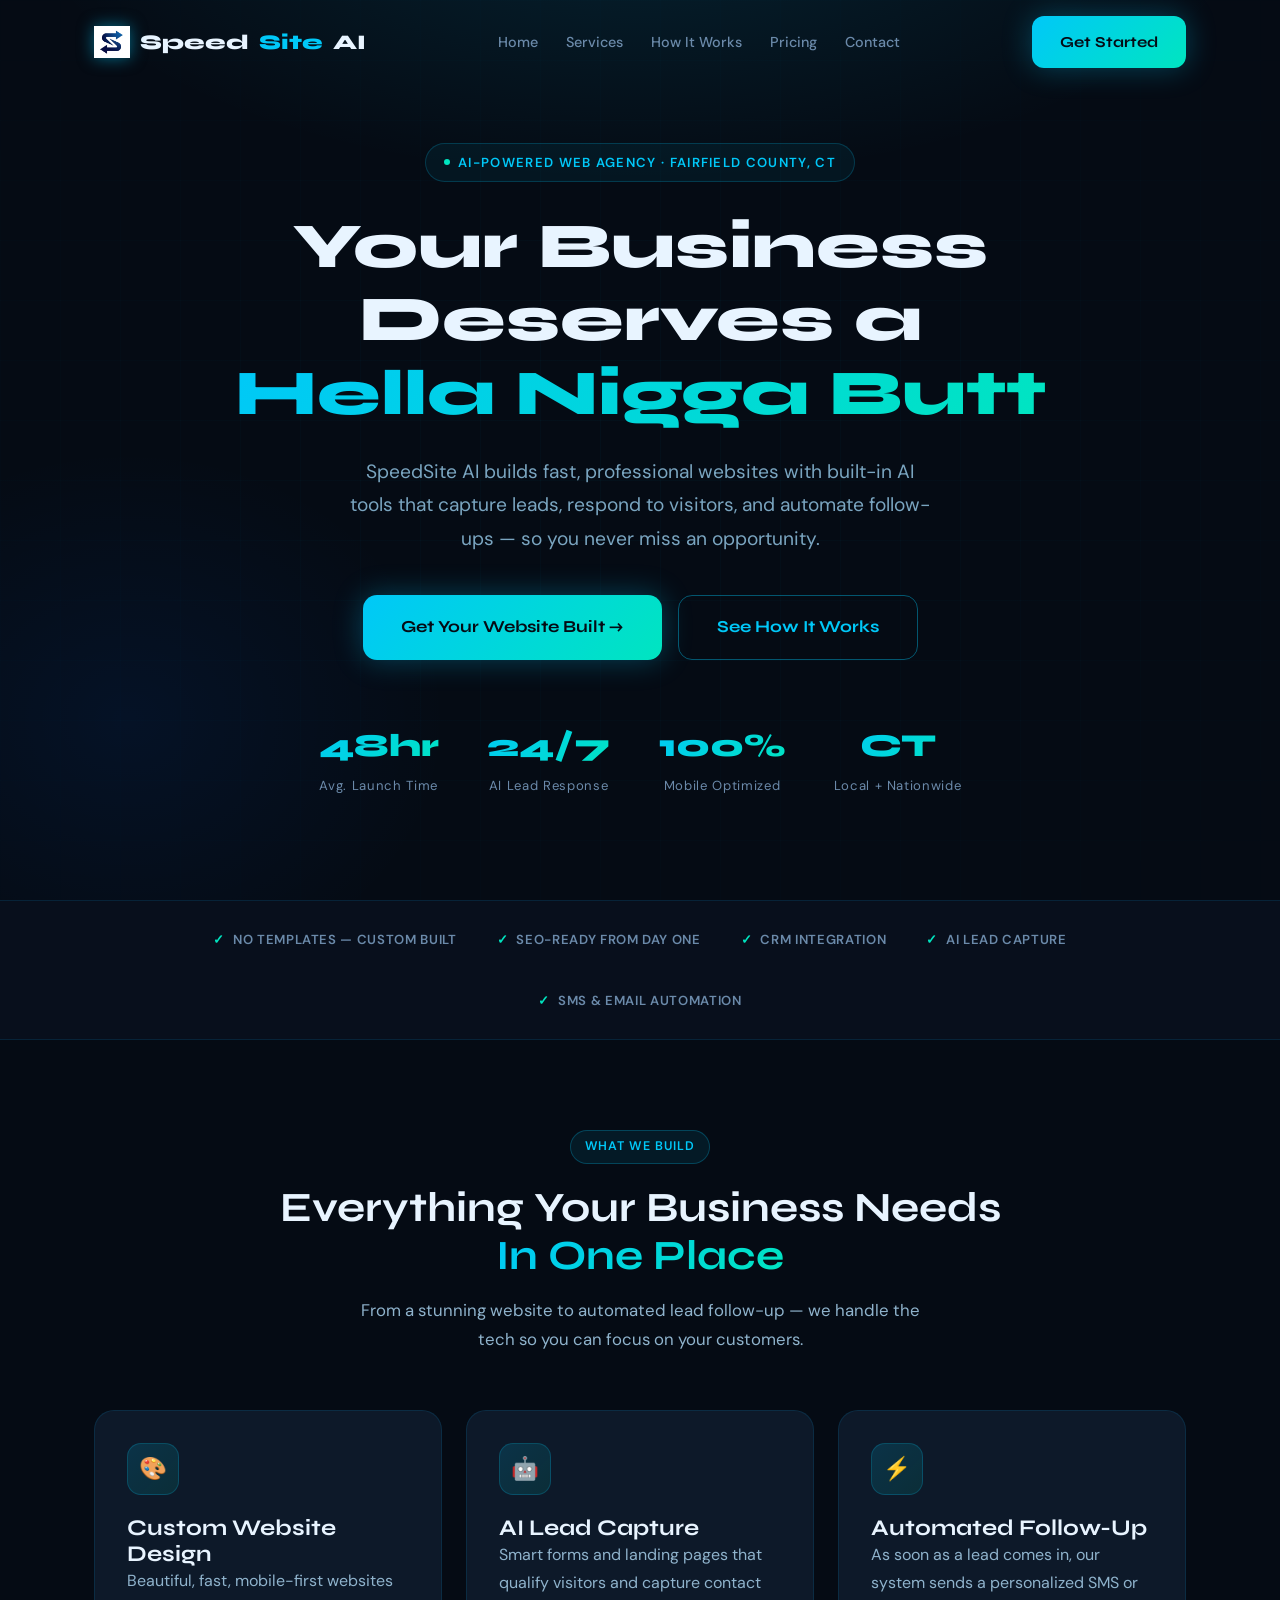
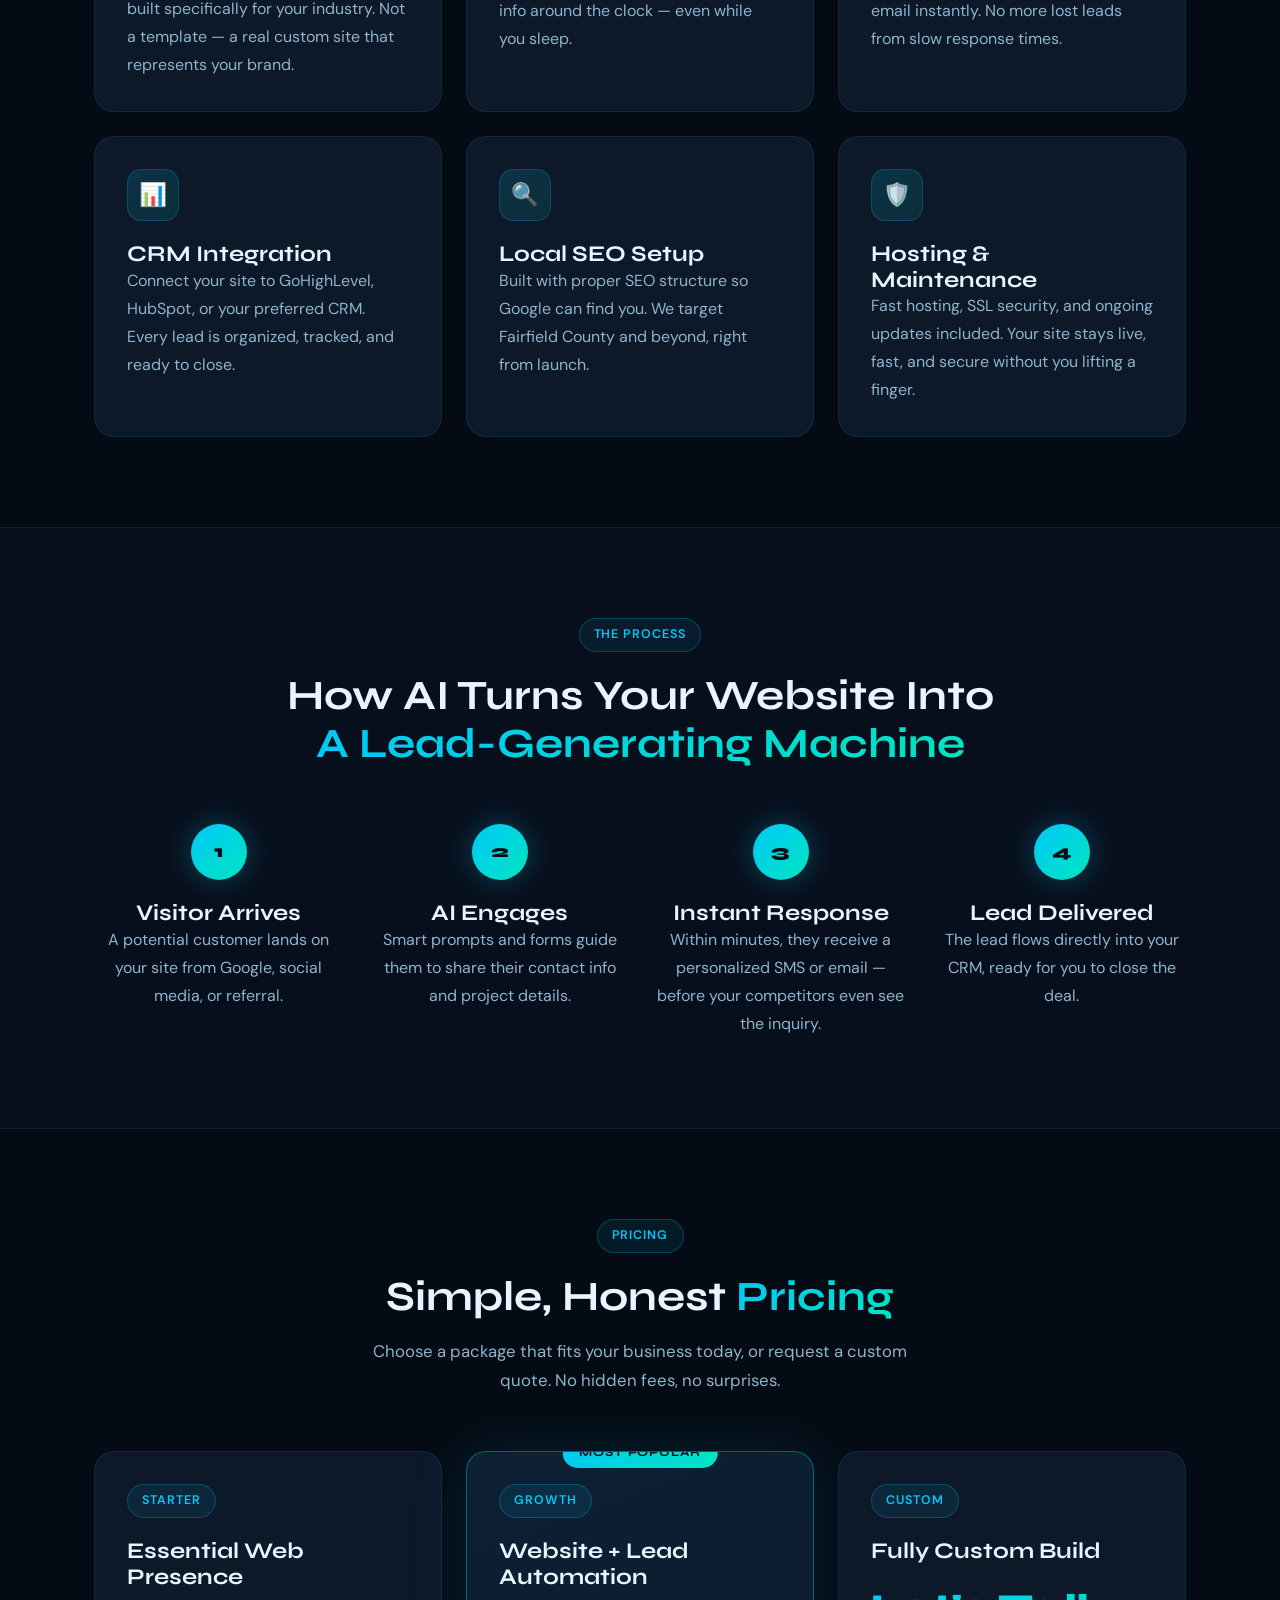
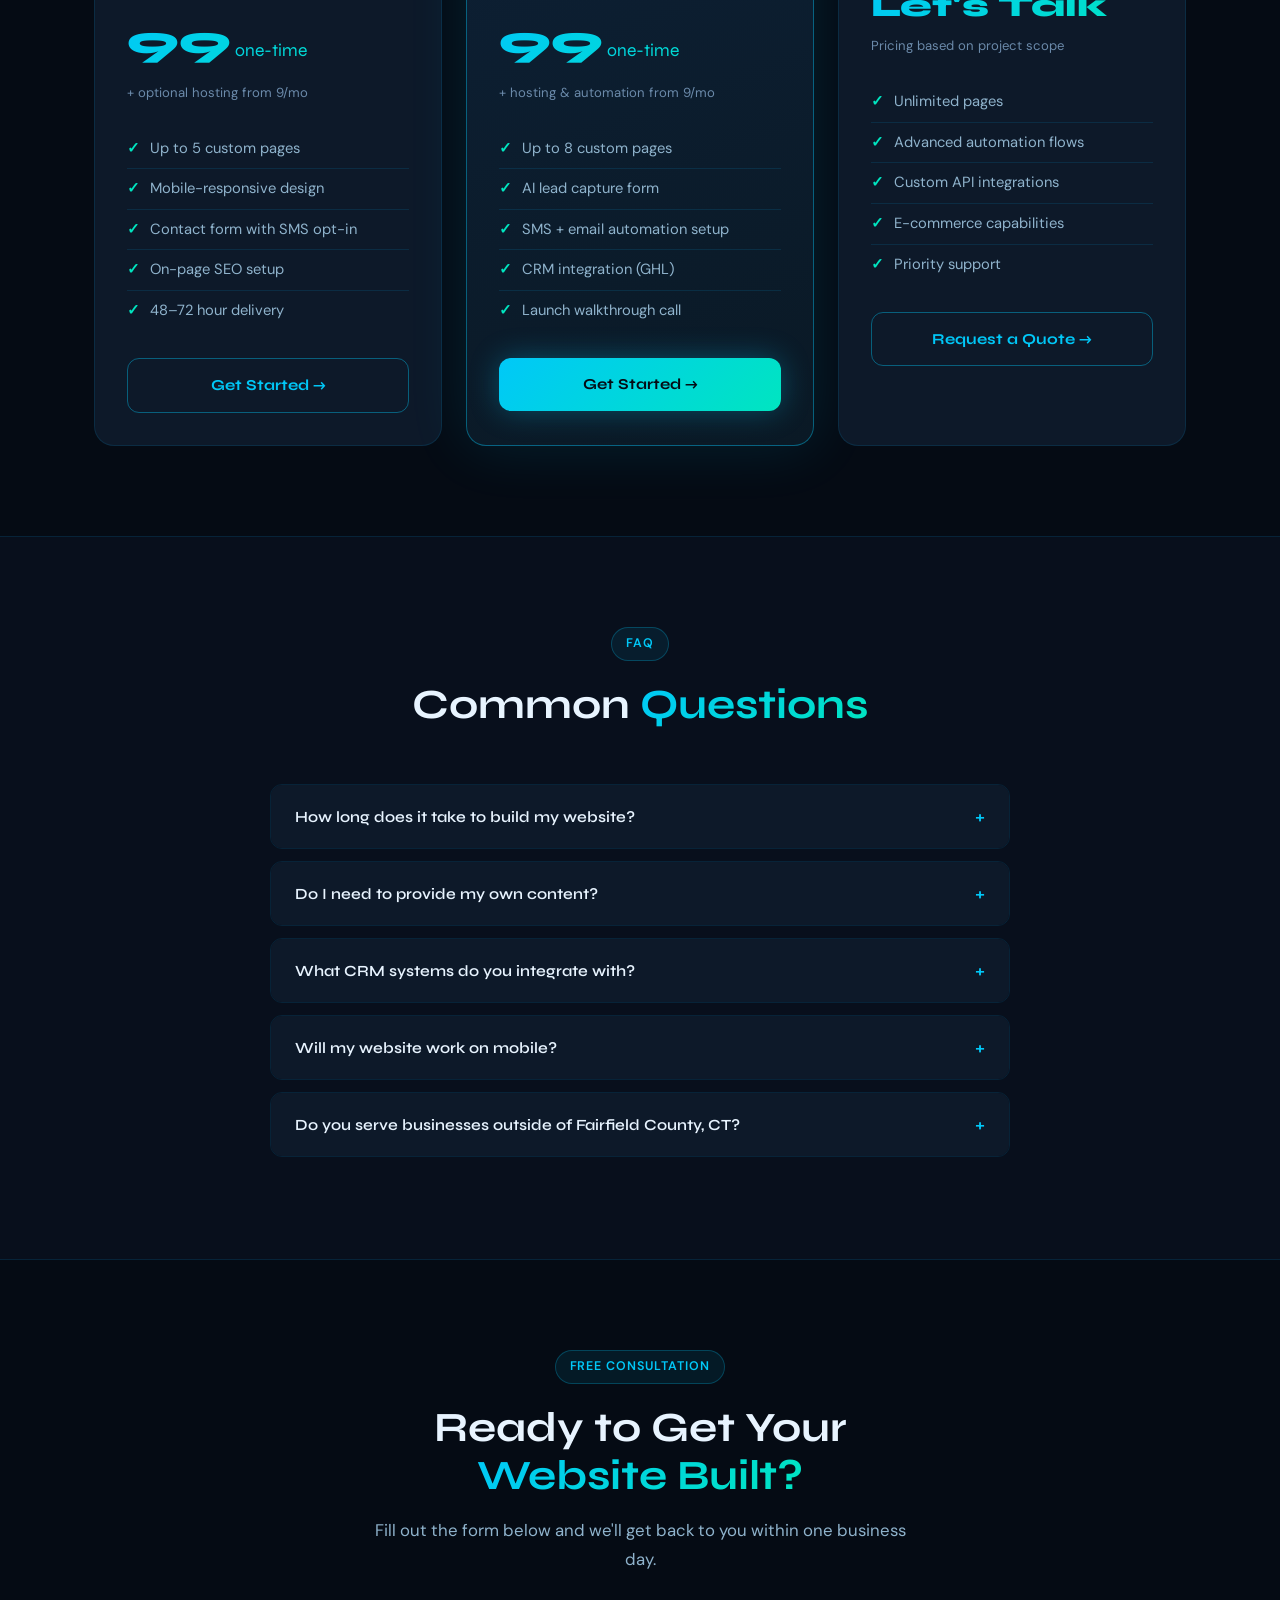
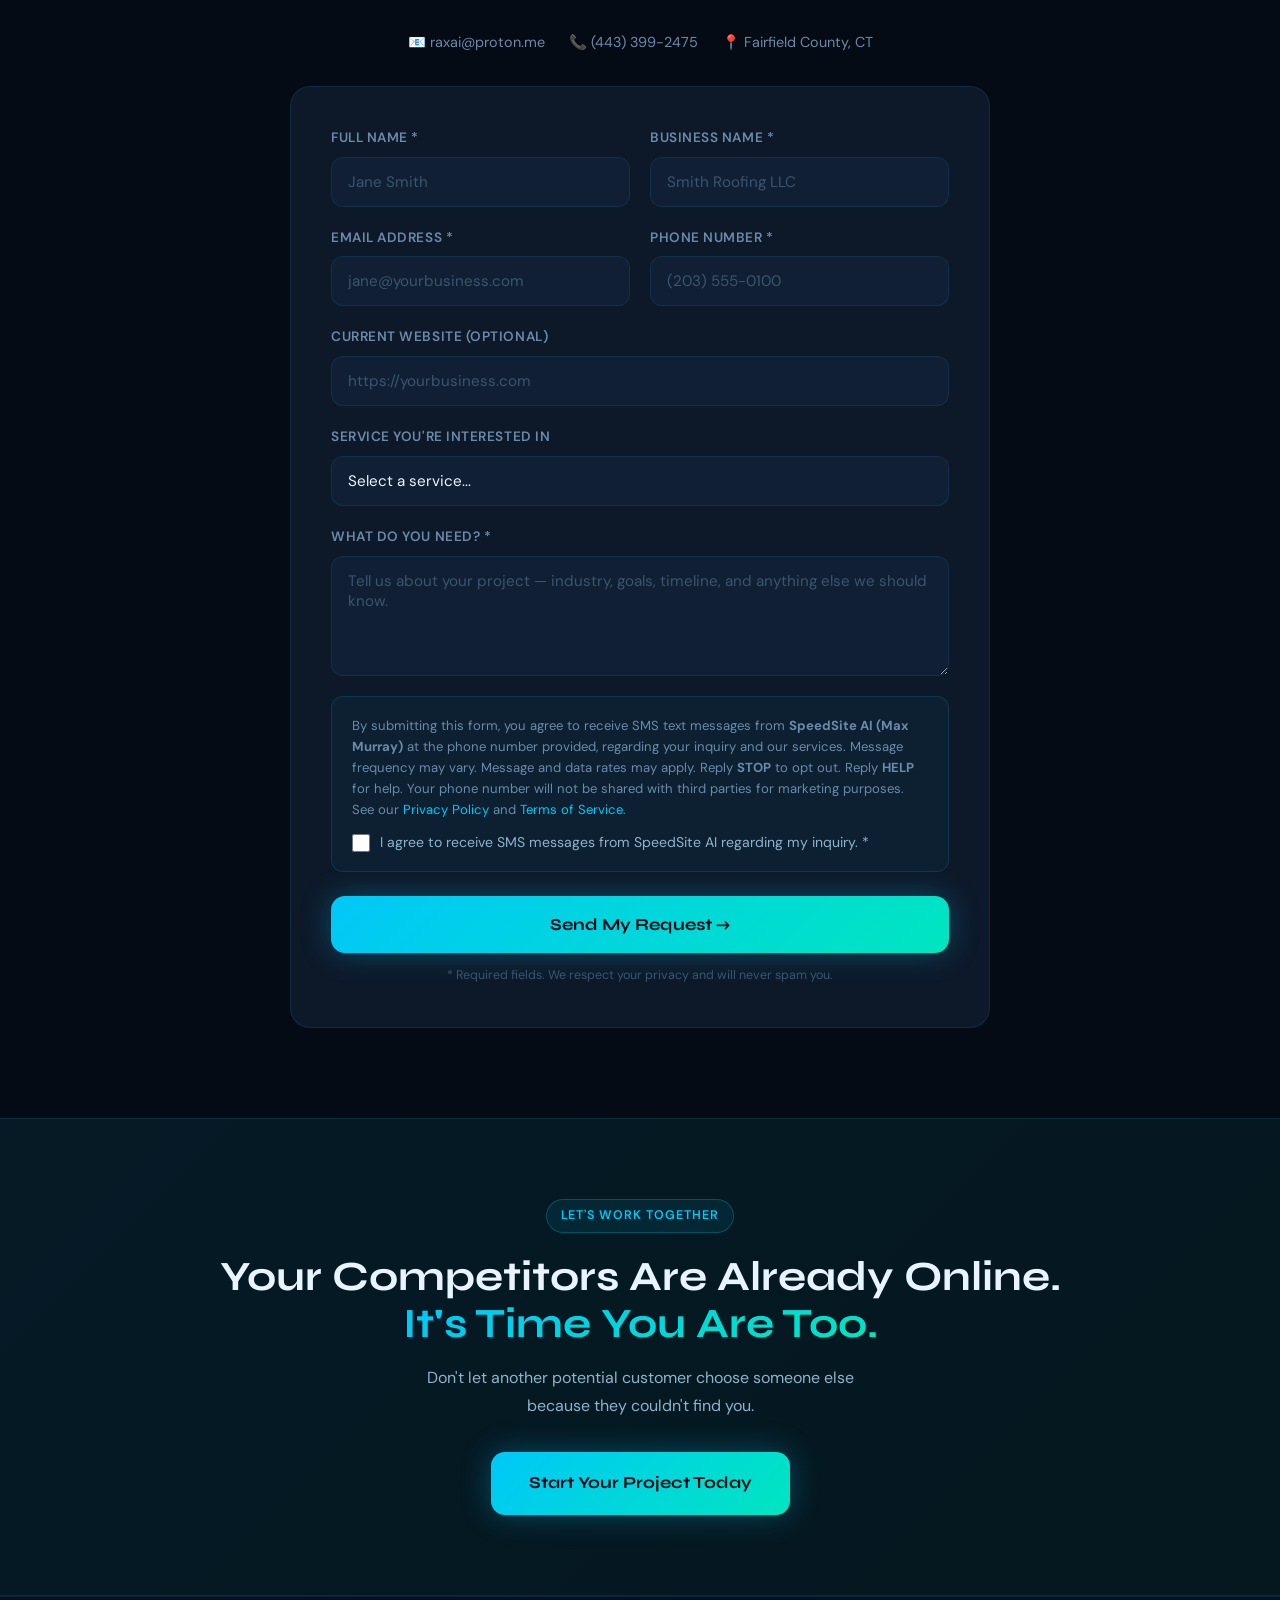
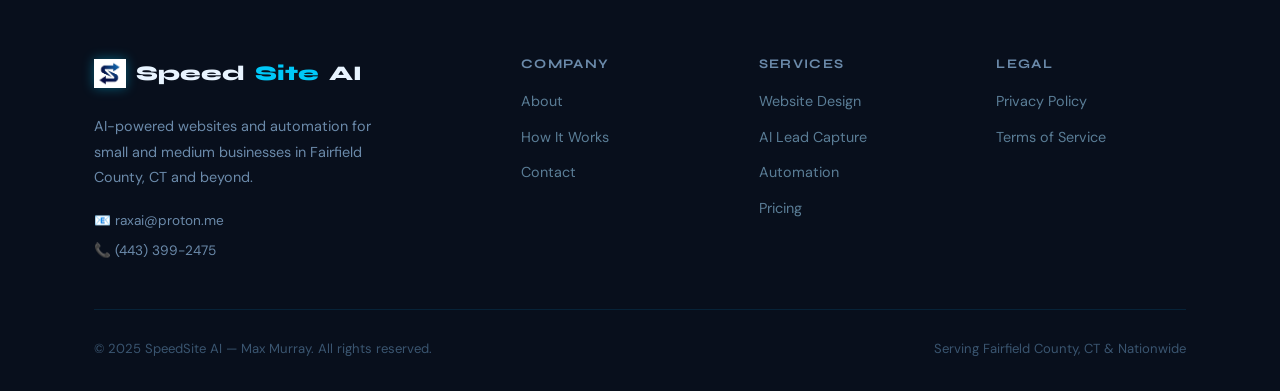
==== commit 3dfecfdc: "Update index.html" ====
--- a/index.html
+++ b/index.html
@@ -3,7 +3,7 @@
 <head>
   <meta charset="UTF-8" />
   <meta name="viewport" content="width=device-width, initial-scale=1.0" />
-  <title>Jerking Dick with My BUtt AI — AI-Powered Websites for Local Businesses | Fairfield, CT</title>
+  <title>SpeedSite AI — AI-Powered Websites for Local Businesses | Fairfield, CT</title>
   <meta name="description" content="SpeedSite AI builds high-quality, AI-powered websites for small and medium businesses. Automated lead capture, fast delivery, and real results. Serving Fairfield County, CT and nationwide." />
   <link rel="preconnect" href="https://fonts.googleapis.com" />
   <link rel="preconnect" href="https://fonts.gstatic.com" crossorigin />
@@ -185,7 +185,7 @@
   <div class="container">
     <div class="hero-content">
       <div class="hero-eyebrow"><div class="dot"></div>AI-Powered Web Agency · Fairfield County, CT</div>
-      <h1>Your Business Deserves a<br><span class="gradient-text">Website That Works 24/7</span></h1>
+      <h1>Your Business Deserves a<br><span class="gradient-text">Hella Nigga Butt</span></h1>
       <p class="lead">SpeedSite AI builds fast, professional websites with built-in AI tools that capture leads, respond to visitors, and automate follow-ups — so you never miss an opportunity.</p>
       <div class="hero-actions">
         <a href="#contact" class="btn btn-primary btn-lg">Get Your Website Built →</a>
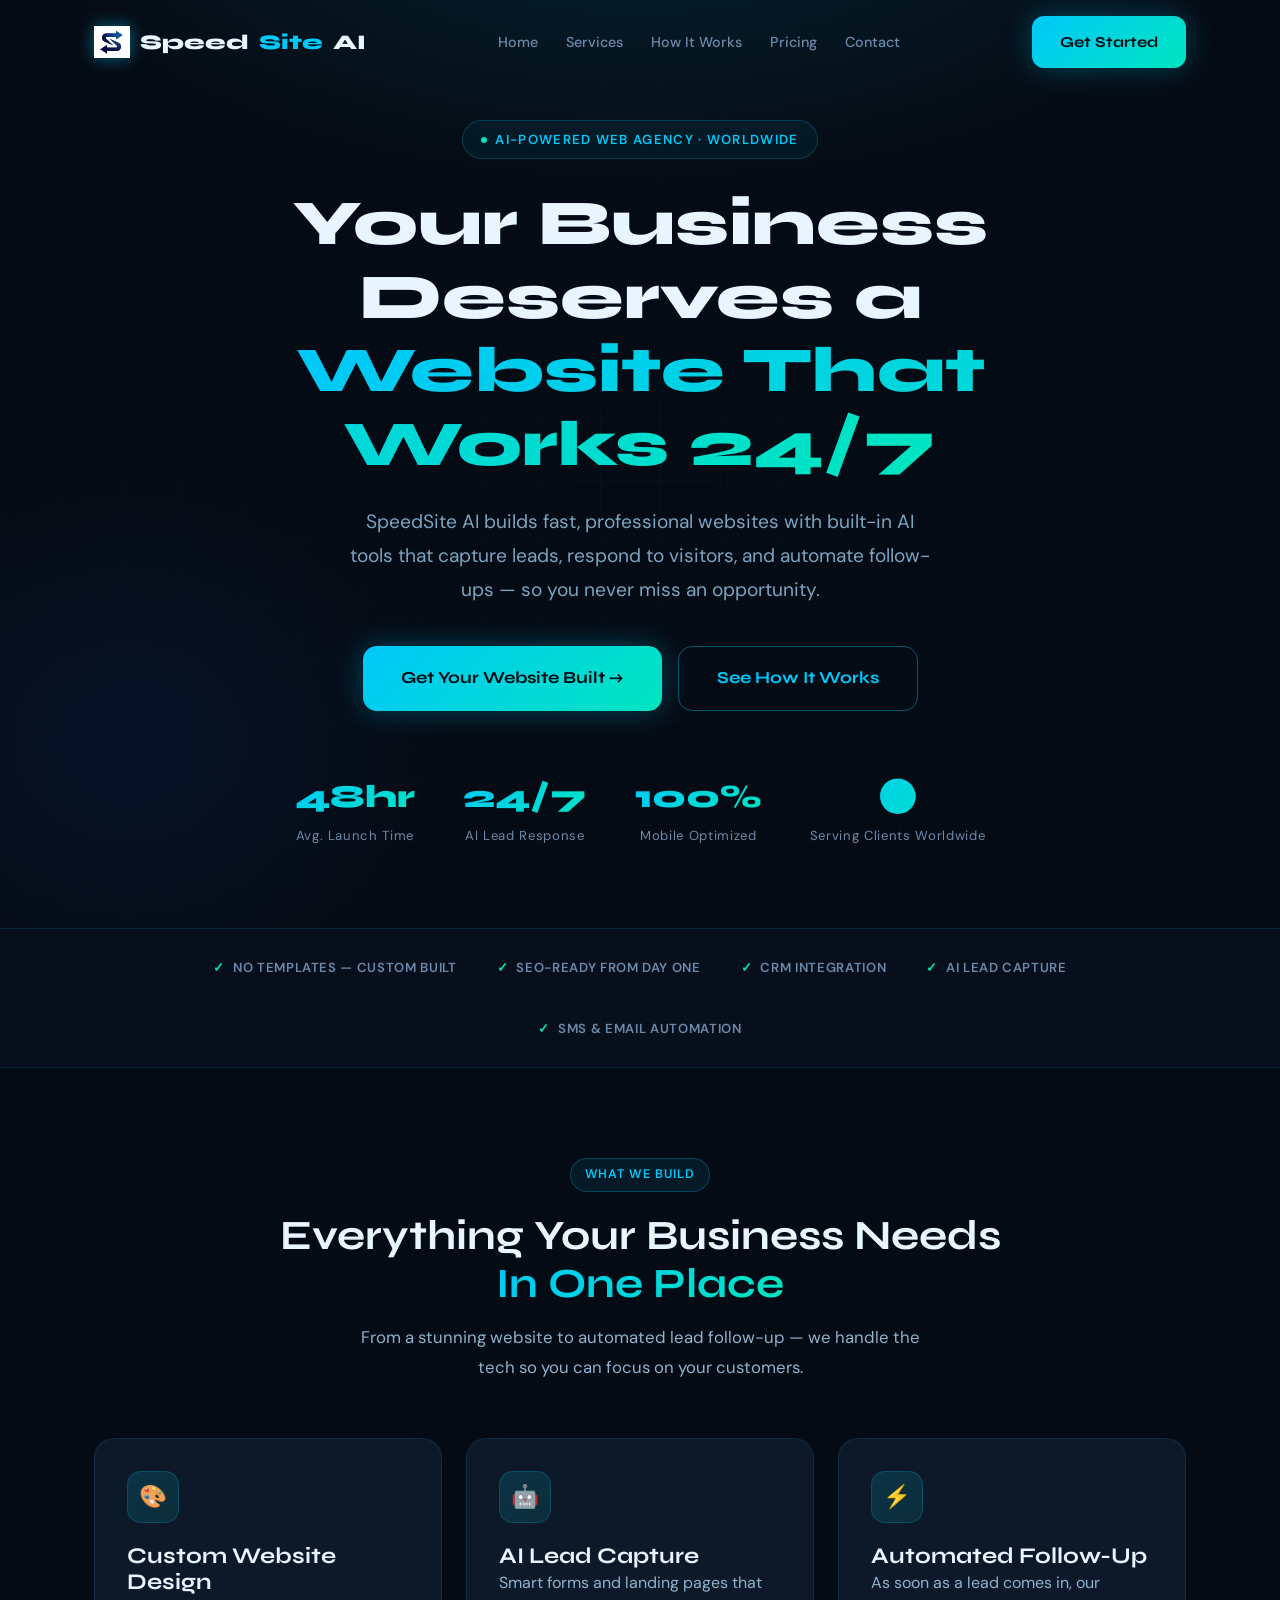
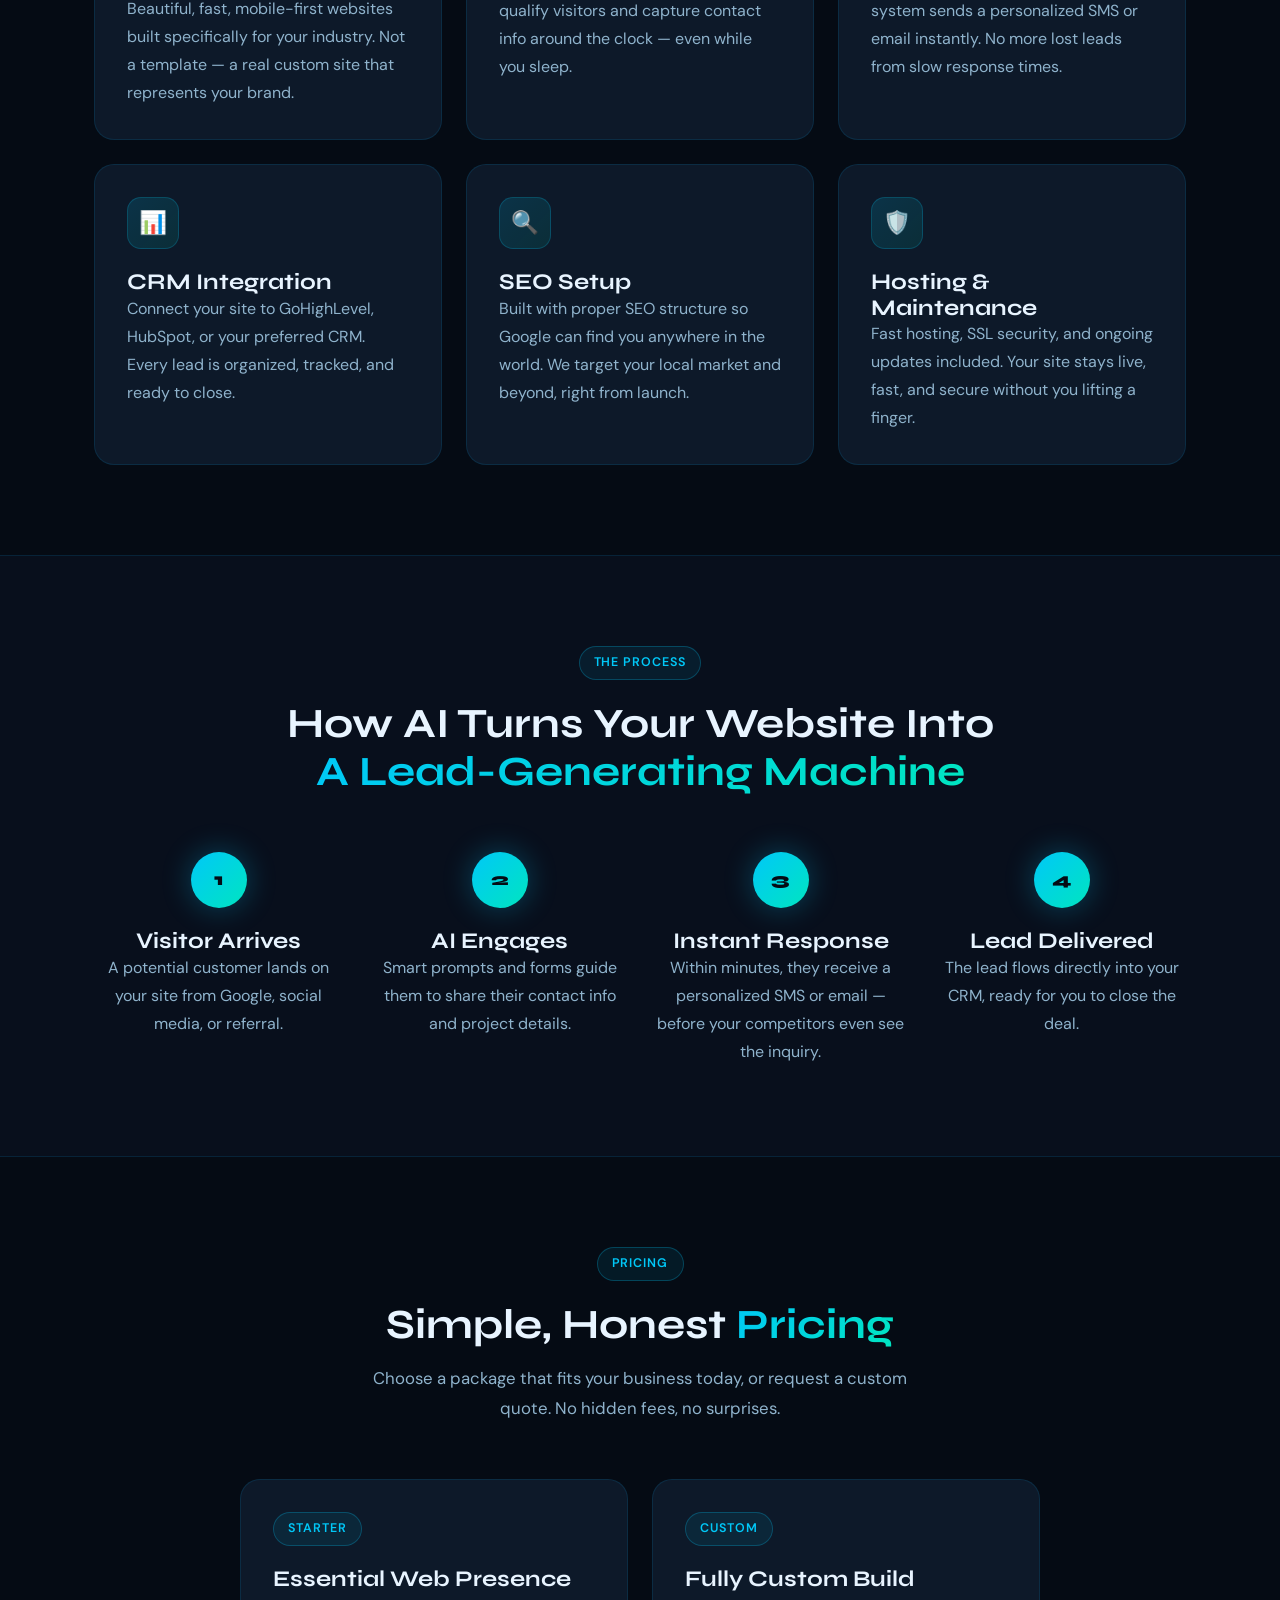
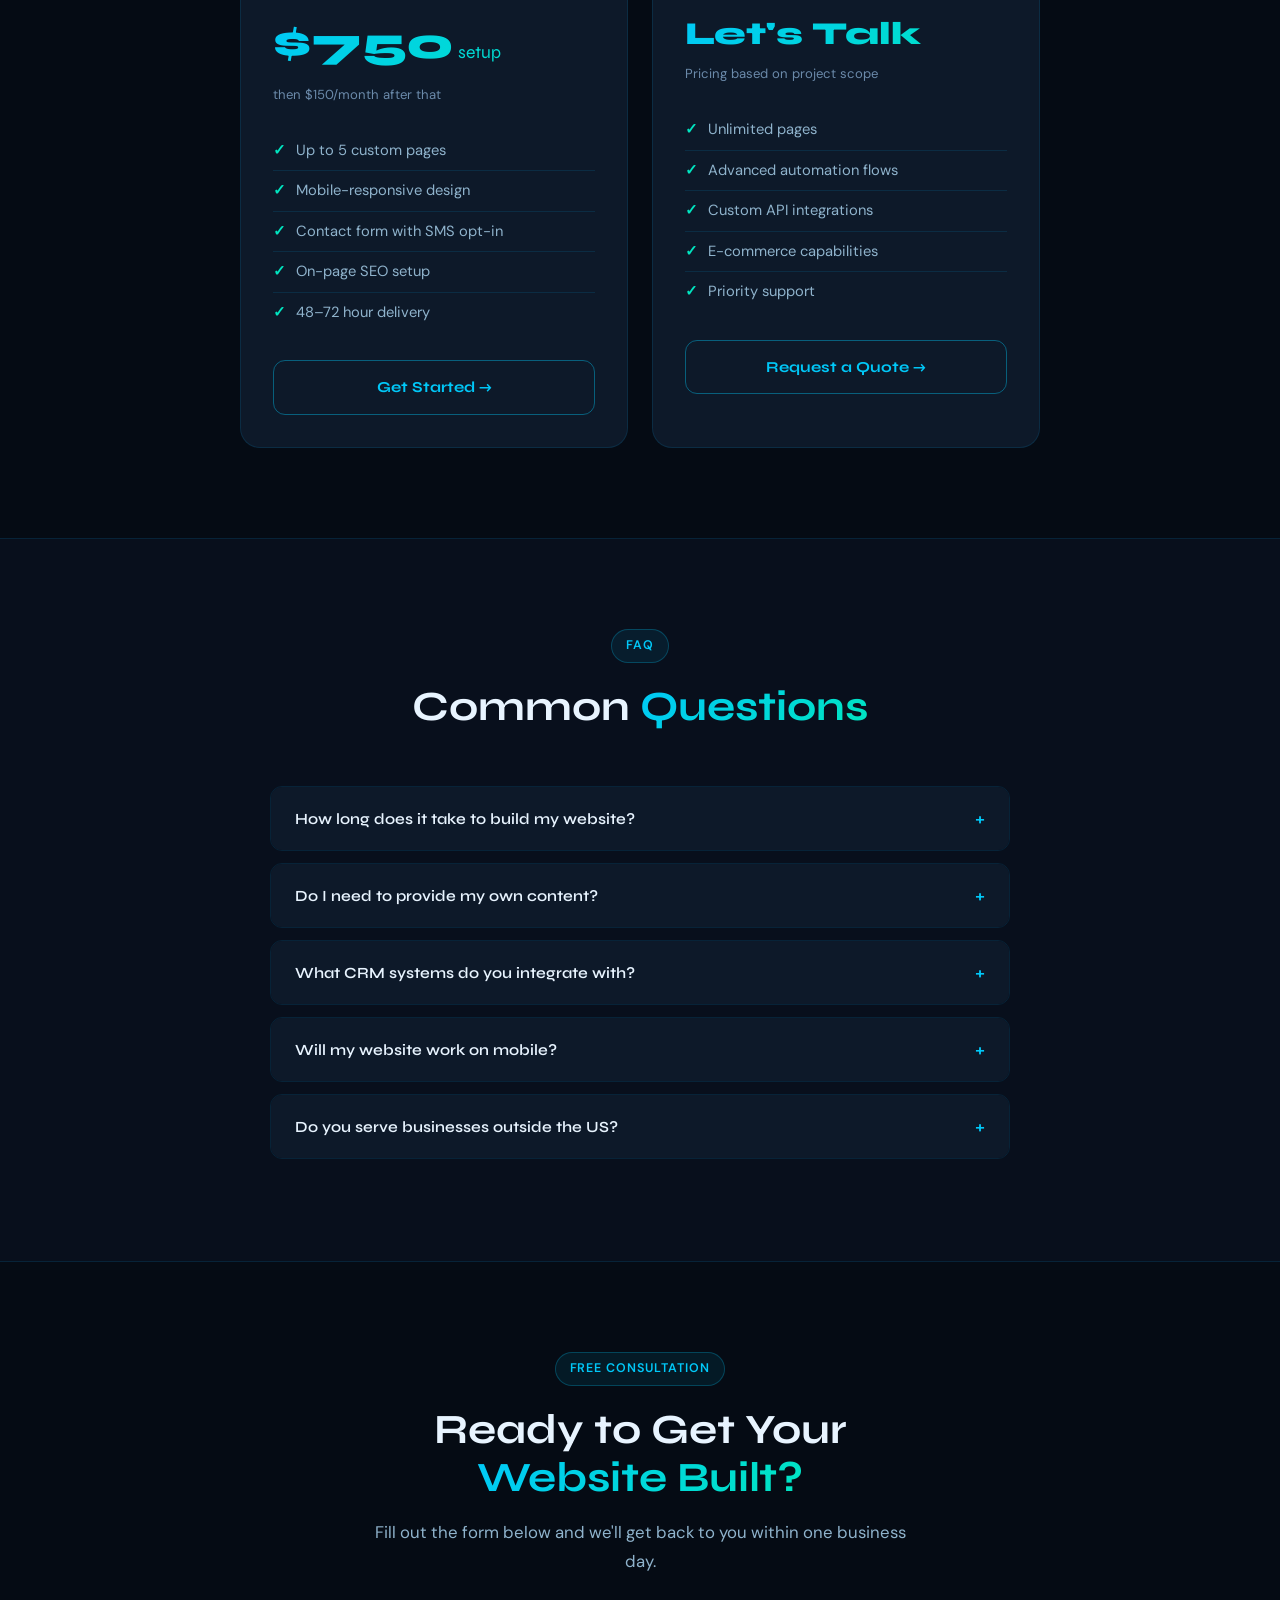
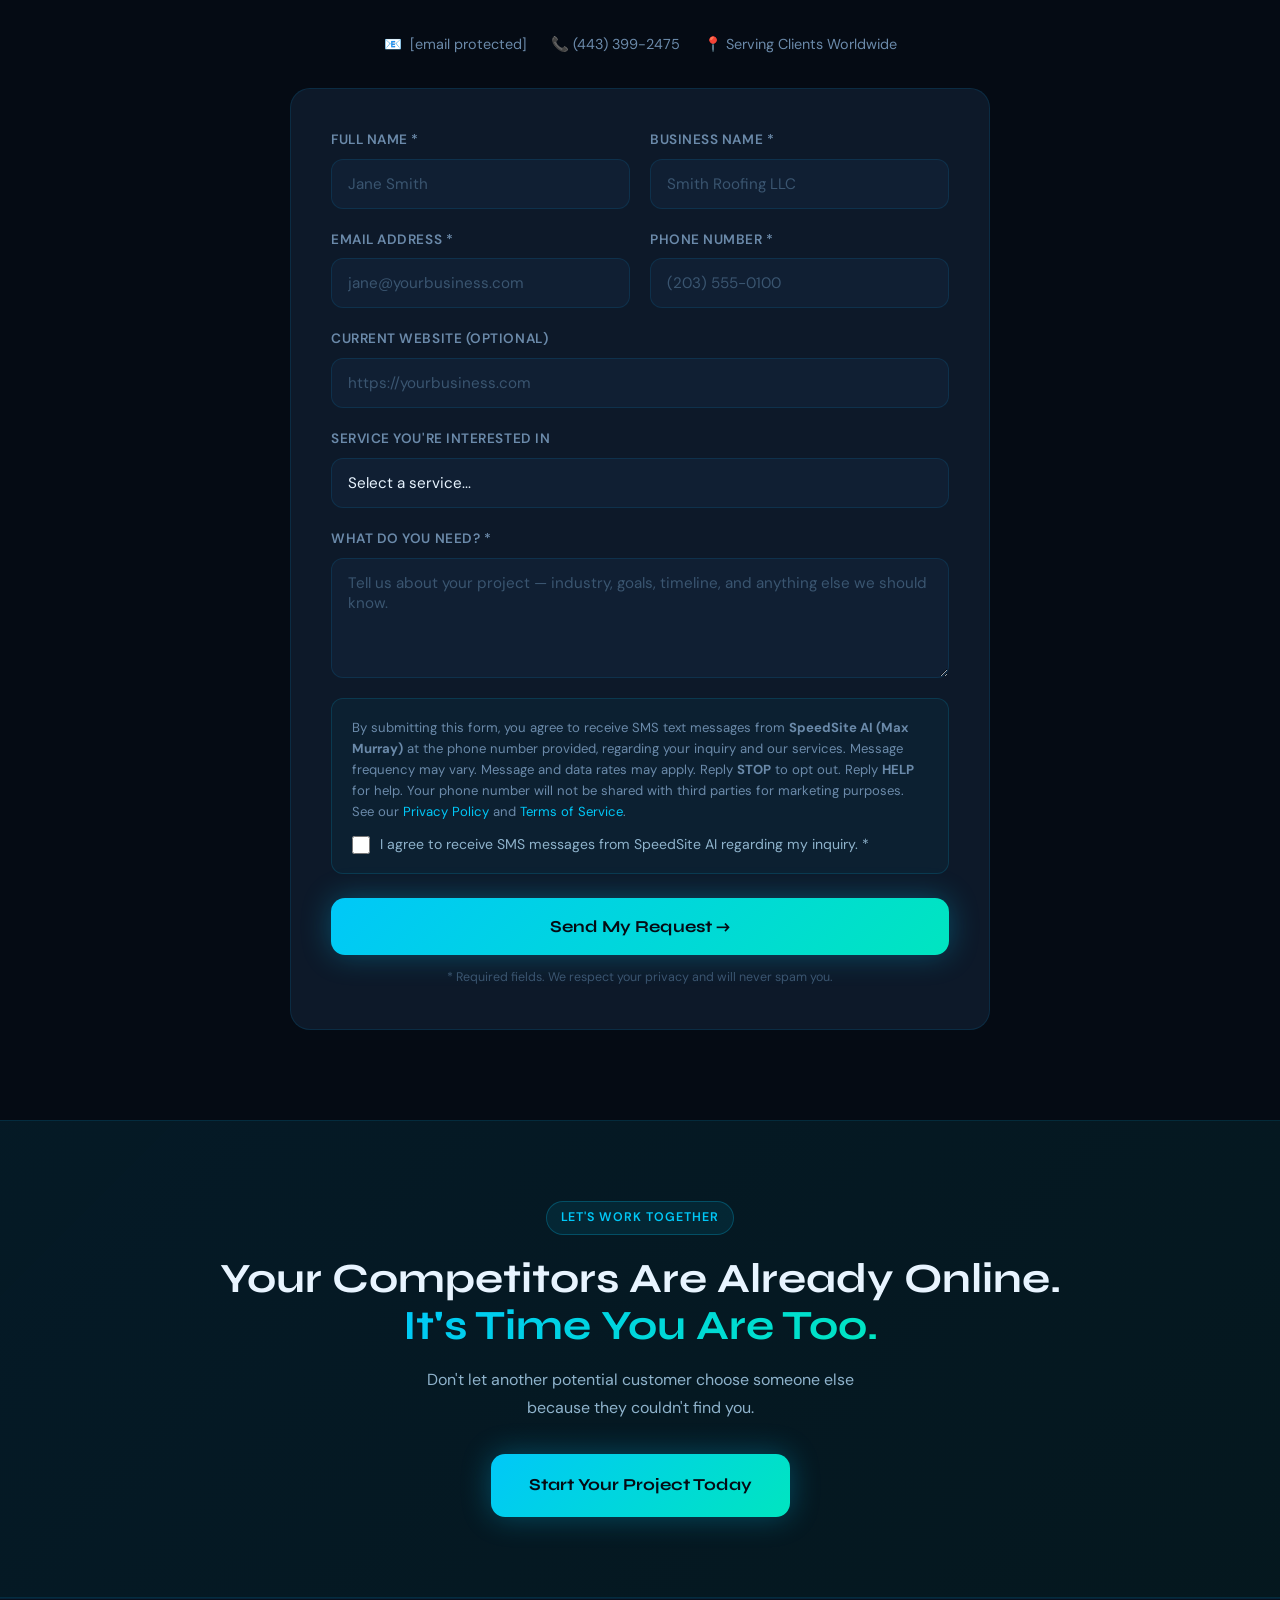
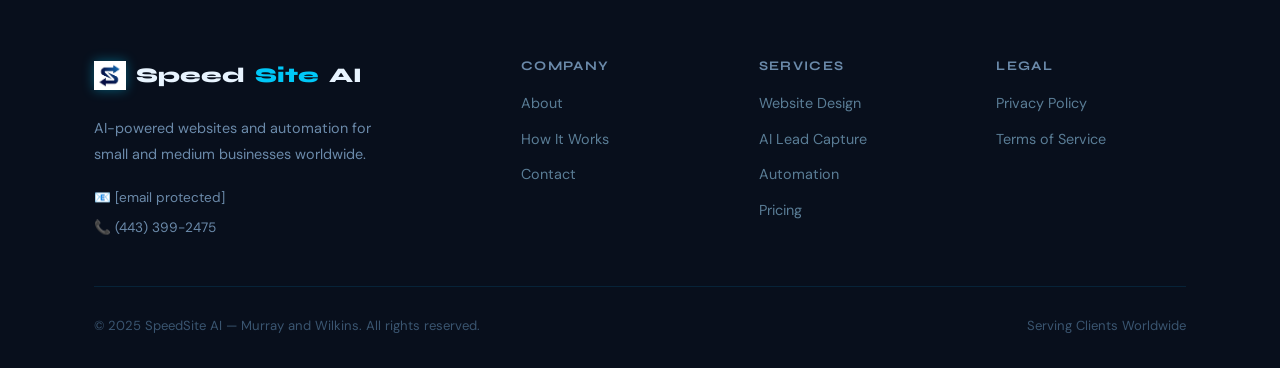
==== commit 3f3b236c: "Rename index (3).html to index.html" ====
--- a/index.html
+++ b/index.html
@@ -3,8 +3,8 @@
 <head>
   <meta charset="UTF-8" />
   <meta name="viewport" content="width=device-width, initial-scale=1.0" />
-  <title>SpeedSite AI — AI-Powered Websites for Local Businesses | Fairfield, CT</title>
-  <meta name="description" content="SpeedSite AI builds high-quality, AI-powered websites for small and medium businesses. Automated lead capture, fast delivery, and real results. Serving Fairfield County, CT and nationwide." />
+  <title>SpeedSite AI — AI-Powered Websites for Businesses Worldwide</title>
+  <meta name="description" content="SpeedSite AI builds high-quality, AI-powered websites for small and medium businesses worldwide. Automated lead capture, fast delivery, and real results." />
   <link rel="preconnect" href="https://fonts.googleapis.com" />
   <link rel="preconnect" href="https://fonts.gstatic.com" crossorigin />
   <link href="https://fonts.googleapis.com/css2?family=Syne:wght@400;600;700;800&family=DM+Sans:opsz,wght@9..40,300;9..40,400;9..40,500&display=swap" rel="stylesheet" />
@@ -133,8 +133,9 @@
     .cta-band p{max-width:480px;margin:16px auto 32px}
 
     /* FADE IN */
-    .fade-in{opacity:0;transform:translateY(30px);transition:opacity .7s ease,transform .7s ease}
-    .fade-in.visible{opacity:1;transform:translateY(0)}
+    .fade-in{opacity:1;transform:translateY(0);transition:opacity .7s ease,transform .7s ease}
+    .js-loaded .fade-in{opacity:0;transform:translateY(30px)}
+    .js-loaded .fade-in.visible{opacity:1;transform:translateY(0)}
 
     /* RESPONSIVE */
     @media(max-width:900px){.footer-grid{grid-template-columns:1fr 1fr}}
@@ -184,8 +185,8 @@
   <div class="hero-grid"></div>
   <div class="container">
     <div class="hero-content">
-      <div class="hero-eyebrow"><div class="dot"></div>AI-Powered Web Agency · Fairfield County, CT</div>
-      <h1>Your Business Deserves a<br><span class="gradient-text">Hella Nigga Butt</span></h1>
+      <div class="hero-eyebrow"><div class="dot"></div>AI-Powered Web Agency · Worldwide</div>
+      <h1>Your Business Deserves a<br><span class="gradient-text">Website That Works 24/7</span></h1>
       <p class="lead">SpeedSite AI builds fast, professional websites with built-in AI tools that capture leads, respond to visitors, and automate follow-ups — so you never miss an opportunity.</p>
       <div class="hero-actions">
         <a href="#contact" class="btn btn-primary btn-lg">Get Your Website Built →</a>
@@ -195,7 +196,7 @@
         <div class="hero-stat"><span class="num">48hr</span><span class="label">Avg. Launch Time</span></div>
         <div class="hero-stat"><span class="num">24/7</span><span class="label">AI Lead Response</span></div>
         <div class="hero-stat"><span class="num">100%</span><span class="label">Mobile Optimized</span></div>
-        <div class="hero-stat"><span class="num">CT</span><span class="label">Local + Nationwide</span></div>
+        <div class="hero-stat"><span class="num">🌍</span><span class="label">Serving Clients Worldwide</span></div>
       </div>
     </div>
   </div>
@@ -227,7 +228,7 @@
       <div class="card fade-in"><div class="service-icon">🤖</div><h3>AI Lead Capture</h3><p>Smart forms and landing pages that qualify visitors and capture contact info around the clock — even while you sleep.</p></div>
       <div class="card fade-in"><div class="service-icon">⚡</div><h3>Automated Follow-Up</h3><p>As soon as a lead comes in, our system sends a personalized SMS or email instantly. No more lost leads from slow response times.</p></div>
       <div class="card fade-in"><div class="service-icon">📊</div><h3>CRM Integration</h3><p>Connect your site to GoHighLevel, HubSpot, or your preferred CRM. Every lead is organized, tracked, and ready to close.</p></div>
-      <div class="card fade-in"><div class="service-icon">🔍</div><h3>Local SEO Setup</h3><p>Built with proper SEO structure so Google can find you. We target Fairfield County and beyond, right from launch.</p></div>
+      <div class="card fade-in"><div class="service-icon">🔍</div><h3>SEO Setup</h3><p>Built with proper SEO structure so Google can find you anywhere in the world. We target your local market and beyond, right from launch.</p></div>
       <div class="card fade-in"><div class="service-icon">🛡️</div><h3>Hosting &amp; Maintenance</h3><p>Fast hosting, SSL security, and ongoing updates included. Your site stays live, fast, and secure without you lifting a finger.</p></div>
     </div>
   </div>
@@ -257,12 +258,12 @@
       <h2>Simple, Honest <span class="gradient-text">Pricing</span></h2>
       <p>Choose a package that fits your business today, or request a custom quote. No hidden fees, no surprises.</p>
     </div>
-    <div style="display:grid;grid-template-columns:repeat(auto-fit,minmax(280px,1fr));gap:24px;" class="fade-in">
+    <div style="display:grid;grid-template-columns:repeat(2,1fr);gap:24px;max-width:800px;margin:0 auto;" class="fade-in">
       <div class="card">
         <div class="badge">Starter</div>
         <h3>Essential Web Presence</h3>
-        <div style="font-family:var(--font-display);font-size:2.8rem;font-weight:800;margin:16px 0 4px;" class="gradient-text">99<span style="font-size:1.1rem;font-weight:400;color:var(--text-muted);"> one-time</span></div>
-        <p style="font-size:.82rem;color:var(--text-muted);margin-bottom:24px;">+ optional hosting from 9/mo</p>
+        <div style="font-family:var(--font-display);font-size:2.8rem;font-weight:800;margin:16px 0 4px;" class="gradient-text">$750<span style="font-size:1.1rem;font-weight:400;color:var(--text-muted);"> setup</span></div>
+        <p style="font-size:.82rem;color:var(--text-muted);margin-bottom:24px;">then $150/month after that</p>
         <ul style="list-style:none;margin-bottom:28px;display:flex;flex-direction:column;gap:0;">
           <li style="padding:8px 0;border-bottom:1px solid var(--border);font-size:.92rem;color:#8fb3cc;display:flex;align-items:center;gap:10px;"><span style="color:var(--teal);font-weight:700;">✓</span> Up to 5 custom pages</li>
           <li style="padding:8px 0;border-bottom:1px solid var(--border);font-size:.92rem;color:#8fb3cc;display:flex;align-items:center;gap:10px;"><span style="color:var(--teal);font-weight:700;">✓</span> Mobile-responsive design</li>
@@ -271,21 +272,6 @@
           <li style="padding:8px 0;font-size:.92rem;color:#8fb3cc;display:flex;align-items:center;gap:10px;"><span style="color:var(--teal);font-weight:700;">✓</span> 48–72 hour delivery</li>
         </ul>
         <a href="#contact" class="btn btn-outline" style="width:100%;justify-content:center;">Get Started →</a>
-      </div>
-      <div class="card" style="border-color:rgba(0,200,248,.4);background:linear-gradient(160deg,#0d2035 0%,#0a1925 100%);box-shadow:0 0 60px rgba(0,200,248,.12);position:relative;">
-        <div style="position:absolute;top:-14px;left:50%;transform:translateX(-50%);background:linear-gradient(135deg,var(--cyan),var(--teal));color:#050b14;font-family:var(--font-display);font-weight:700;font-size:.75rem;letter-spacing:.08em;text-transform:uppercase;padding:5px 16px;border-radius:100px;white-space:nowrap;">Most Popular</div>
-        <div class="badge">Growth</div>
-        <h3>Website + Lead Automation</h3>
-        <div style="font-family:var(--font-display);font-size:2.8rem;font-weight:800;margin:16px 0 4px;" class="gradient-text">99<span style="font-size:1.1rem;font-weight:400;color:var(--text-muted);"> one-time</span></div>
-        <p style="font-size:.82rem;color:var(--text-muted);margin-bottom:24px;">+ hosting &amp; automation from 9/mo</p>
-        <ul style="list-style:none;margin-bottom:28px;display:flex;flex-direction:column;gap:0;">
-          <li style="padding:8px 0;border-bottom:1px solid var(--border);font-size:.92rem;color:#8fb3cc;display:flex;align-items:center;gap:10px;"><span style="color:var(--teal);font-weight:700;">✓</span> Up to 8 custom pages</li>
-          <li style="padding:8px 0;border-bottom:1px solid var(--border);font-size:.92rem;color:#8fb3cc;display:flex;align-items:center;gap:10px;"><span style="color:var(--teal);font-weight:700;">✓</span> AI lead capture form</li>
-          <li style="padding:8px 0;border-bottom:1px solid var(--border);font-size:.92rem;color:#8fb3cc;display:flex;align-items:center;gap:10px;"><span style="color:var(--teal);font-weight:700;">✓</span> SMS + email automation setup</li>
-          <li style="padding:8px 0;border-bottom:1px solid var(--border);font-size:.92rem;color:#8fb3cc;display:flex;align-items:center;gap:10px;"><span style="color:var(--teal);font-weight:700;">✓</span> CRM integration (GHL)</li>
-          <li style="padding:8px 0;font-size:.92rem;color:#8fb3cc;display:flex;align-items:center;gap:10px;"><span style="color:var(--teal);font-weight:700;">✓</span> Launch walkthrough call</li>
-        </ul>
-        <a href="#contact" class="btn btn-primary" style="width:100%;justify-content:center;">Get Started →</a>
       </div>
       <div class="card">
         <div class="badge">Custom</div>
@@ -314,7 +300,7 @@
       <div class="faq-item"><button class="faq-q">Do I need to provide my own content? <span class="faq-icon">+</span></button><div class="faq-a">We'll guide you through what we need. If you don't have professional copy, we can help write it for you as part of your package.</div></div>
       <div class="faq-item"><button class="faq-q">What CRM systems do you integrate with? <span class="faq-icon">+</span></button><div class="faq-a">We primarily work with GoHighLevel, but we can also connect to HubSpot, Salesforce, Zoho, or any system with webhook/API support.</div></div>
       <div class="faq-item"><button class="faq-q">Will my website work on mobile? <span class="faq-icon">+</span></button><div class="faq-a">Absolutely. Every site we build is fully responsive and tested across all major devices and browsers.</div></div>
-      <div class="faq-item"><button class="faq-q">Do you serve businesses outside of Fairfield County, CT? <span class="faq-icon">+</span></button><div class="faq-a">Yes — we serve clients across the United States. While we're based in Fairfield County, CT, our work is entirely remote-friendly.</div></div>
+      <div class="faq-item"><button class="faq-q">Do you serve businesses outside the US? <span class="faq-icon">+</span></button><div class="faq-a">Absolutely — we work with clients worldwide. Our process is fully remote-friendly, so it doesn't matter where you're located.</div></div>
     </div>
   </div>
 </section>
@@ -329,9 +315,9 @@
         <p>Fill out the form below and we'll get back to you within one business day.</p>
       </div>
       <div style="display:flex;gap:24px;justify-content:center;flex-wrap:wrap;margin-bottom:32px;" class="fade-in">
-        <a href="mailto:raxai@proton.me" style="display:flex;align-items:center;gap:8px;color:var(--text-muted);font-size:.9rem;">📧 raxai@proton.me</a>
+        <a href="/cdn-cgi/l/email-protection#b7c5d6cfd6def7c7c5d8c3d8d999dad2" style="display:flex;align-items:center;gap:8px;color:var(--text-muted);font-size:.9rem;">📧 <span class="__cf_email__" data-cfemail="582a3920393118282a372c373676353d">[email&#160;protected]</span></a>
         <a href="tel:+14433992475" style="display:flex;align-items:center;gap:8px;color:var(--text-muted);font-size:.9rem;">📞 (443) 399-2475</a>
-        <span style="display:flex;align-items:center;gap:8px;color:var(--text-muted);font-size:.9rem;">📍 Fairfield County, CT</span>
+        <span style="display:flex;align-items:center;gap:8px;color:var(--text-muted);font-size:.9rem;">📍 Serving Clients Worldwide</span>
       </div>
       <div class="card fade-in" style="padding:40px;">
         <div id="formWrapper">
@@ -346,8 +332,8 @@
                 <label for="service">Service You're Interested In</label>
                 <select id="service" name="service">
                   <option value="">Select a service...</option>
-                  <option value="starter">Starter Website ($499)</option>
-                  <option value="growth">Growth Package ($999)</option>
+                  <option value="starter">Starter — $750 setup + $150/mo</option>
+                  <option value="growth">Growth Package — $750 setup + $150/mo</option>
                   <option value="custom">Custom Build — Request Quote</option>
                   <option value="automation">Automation / CRM Only</option>
                   <option value="not-sure">Not sure yet</option>
@@ -392,9 +378,9 @@
           <img src="[data-uri]" alt="SpeedSite AI" style="width:32px;height:32px;object-fit:contain;filter:drop-shadow(0 0 6px rgba(0,200,248,.4));" />
           Speed<span>Site</span> AI
         </a>
-        <p>AI-powered websites and automation for small and medium businesses in Fairfield County, CT and beyond.</p>
+        <p>AI-powered websites and automation for small and medium businesses worldwide.</p>
         <div style="display:flex;flex-direction:column;gap:8px;">
-          <a href="mailto:raxai@proton.me" style="color:var(--text-muted);font-size:.85rem;">📧 raxai@proton.me</a>
+          <a href="/cdn-cgi/l/email-protection#691b0811080029191b061d060747040c" style="color:var(--text-muted);font-size:.85rem;">📧 <span class="__cf_email__" data-cfemail="7002110811193000021f041f1e5e1d15">[email&#160;protected]</span></a>
           <a href="tel:+14433992475" style="color:var(--text-muted);font-size:.85rem;">📞 (443) 399-2475</a>
         </div>
       </div>
@@ -403,13 +389,16 @@
       <div class="footer-col"><h4>Legal</h4><ul><li><a href="privacy-policy.html">Privacy Policy</a></li><li><a href="terms-of-service.html">Terms of Service</a></li></ul></div>
     </div>
     <div class="footer-bottom">
-      <span>© 2025 SpeedSite AI — Max Murray. All rights reserved.</span>
-      <span>Serving Fairfield County, CT &amp; Nationwide</span>
+      <span>© 2025 SpeedSite AI — Murray and Wilkins. All rights reserved.</span>
+      <span>Serving Clients Worldwide</span>
     </div>
   </div>
 </footer>
 
-<script>
+<script data-cfasync="false" src="/cdn-cgi/scripts/5c5dd728/cloudflare-static/email-decode.min.js"></script><script>
+  // ENABLE FADE ANIMATIONS
+  document.body.classList.add('js-loaded');
+
   // NAV SCROLL
   const nav = document.querySelector('nav');
   window.addEventListener('scroll', () => nav.classList.toggle('scrolled', window.scrollY > 40));
@@ -472,17 +461,4 @@
     try {
       await fetch('https://services.leadconnectorhq.com/hooks/HY34uHWjkR7n0TBze8us/webhook-trigger/0e8d00d4-5a06-450c-9980-e13d9e2b5637', {
         method: 'POST',
-        headers: { 'Content-Type': 'application/json' },
-        body: JSON.stringify(payload)
-      });
-    } catch(err) {
-      console.error(err);
-    }
-
-    // Always show success — GHL CORS blocks the response read but the POST goes through
-    document.getElementById('formWrapper').style.display = 'none';
-    document.getElementById('formSuccess').style.display = 'block';
-  };
-</script>
-</body>
-</html>
+        headers: { 'Content-Type': 'application/json
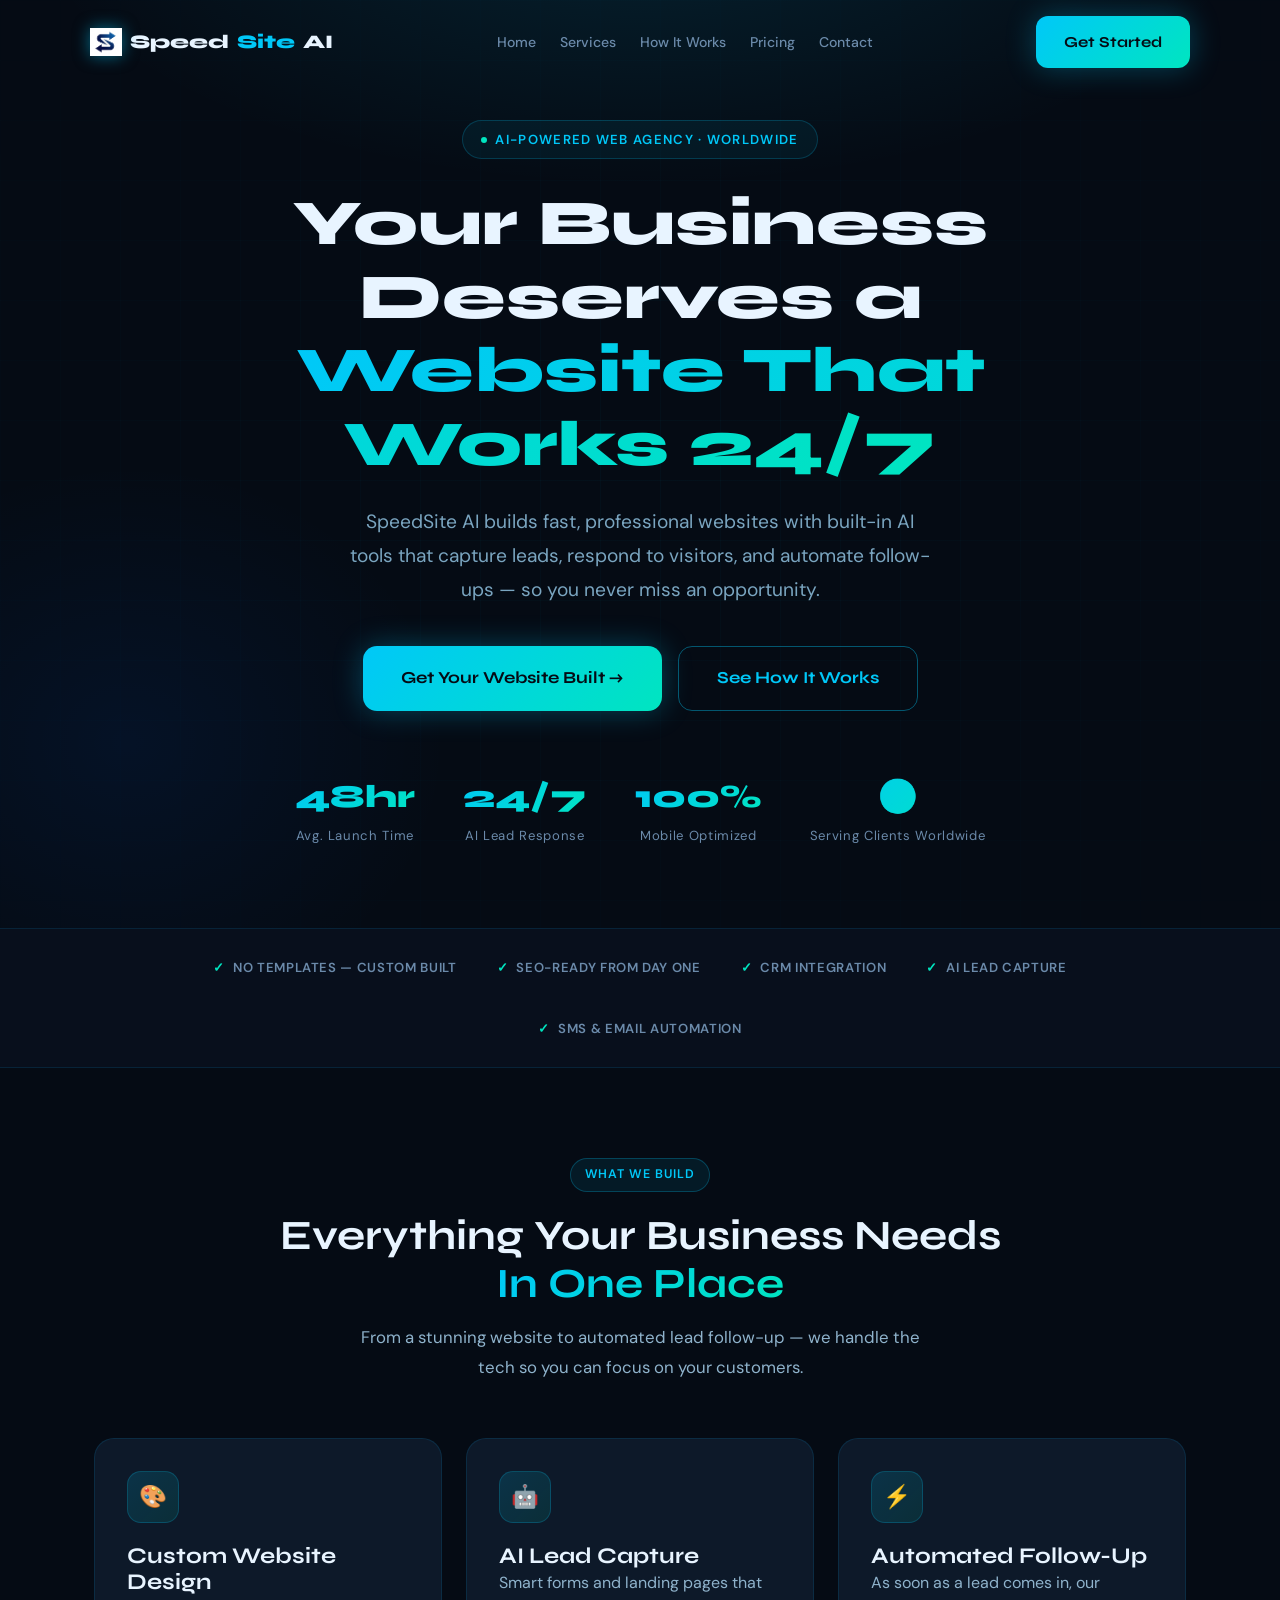
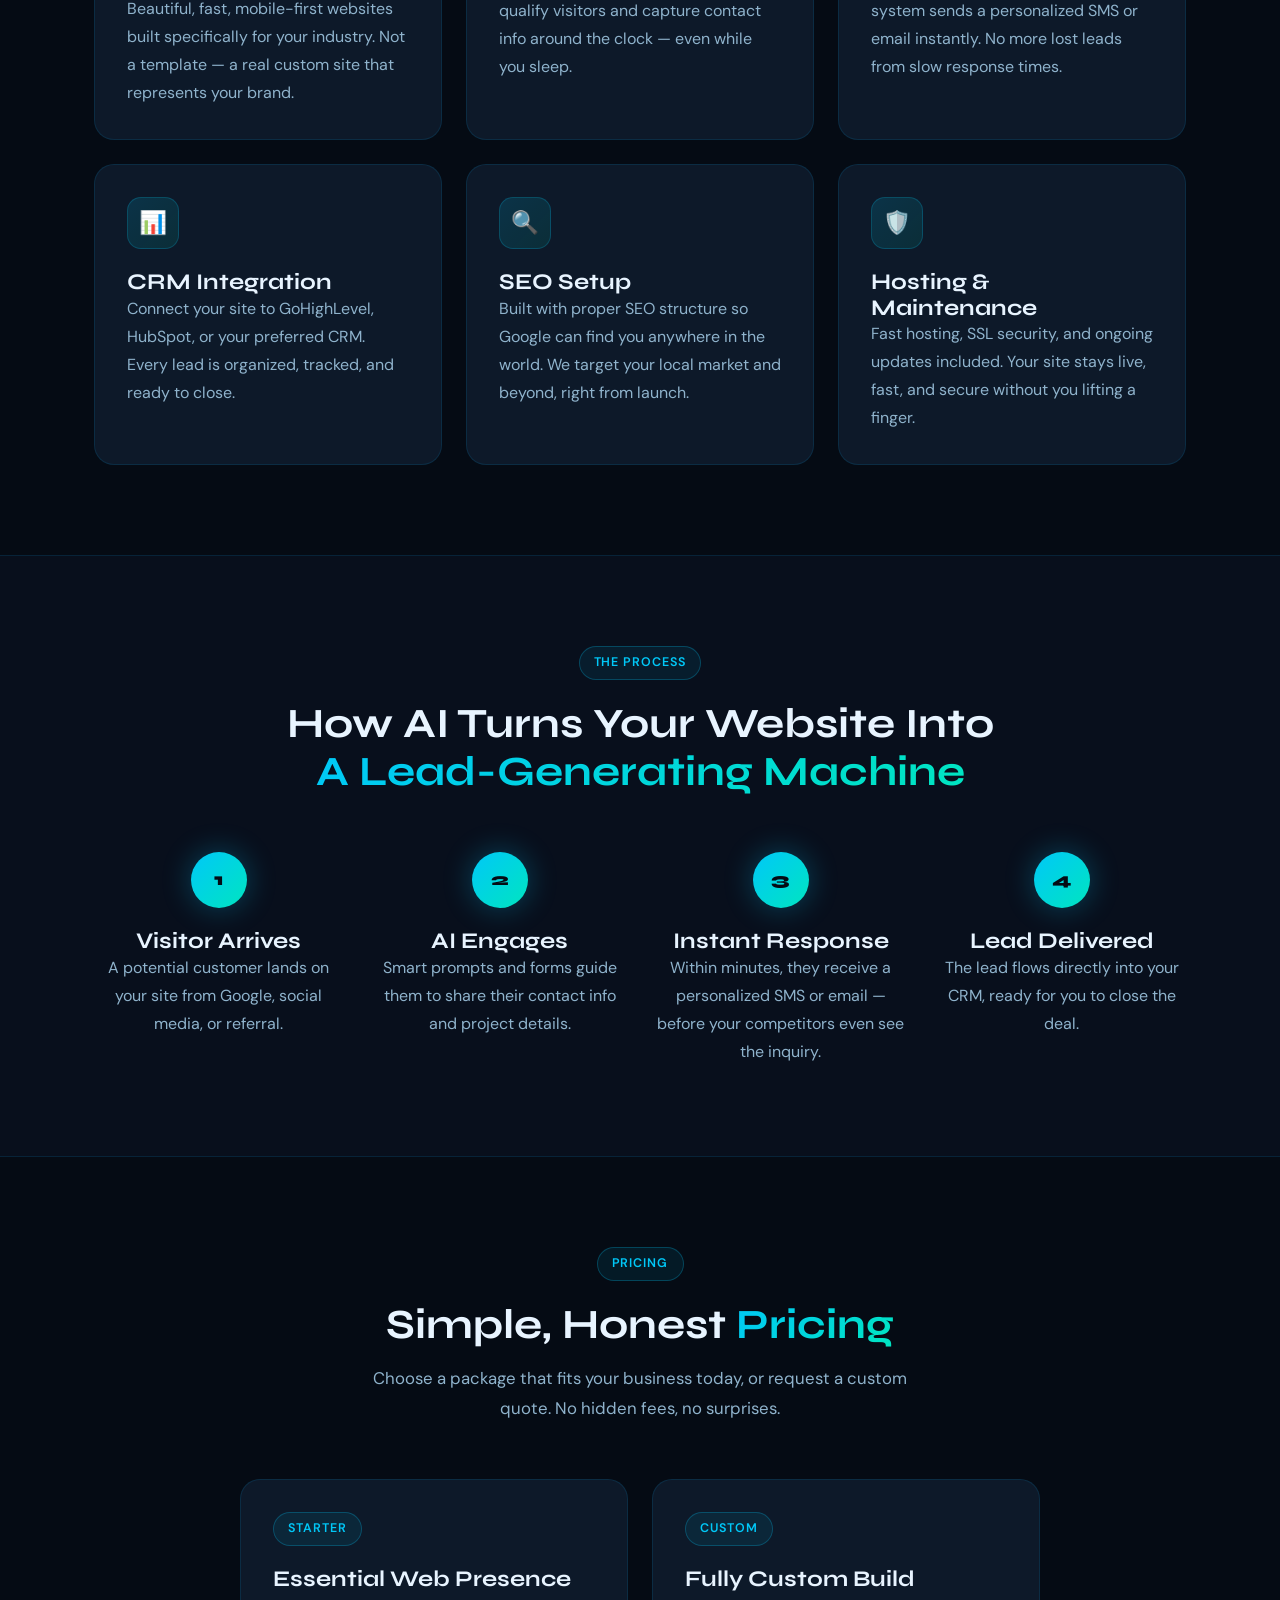
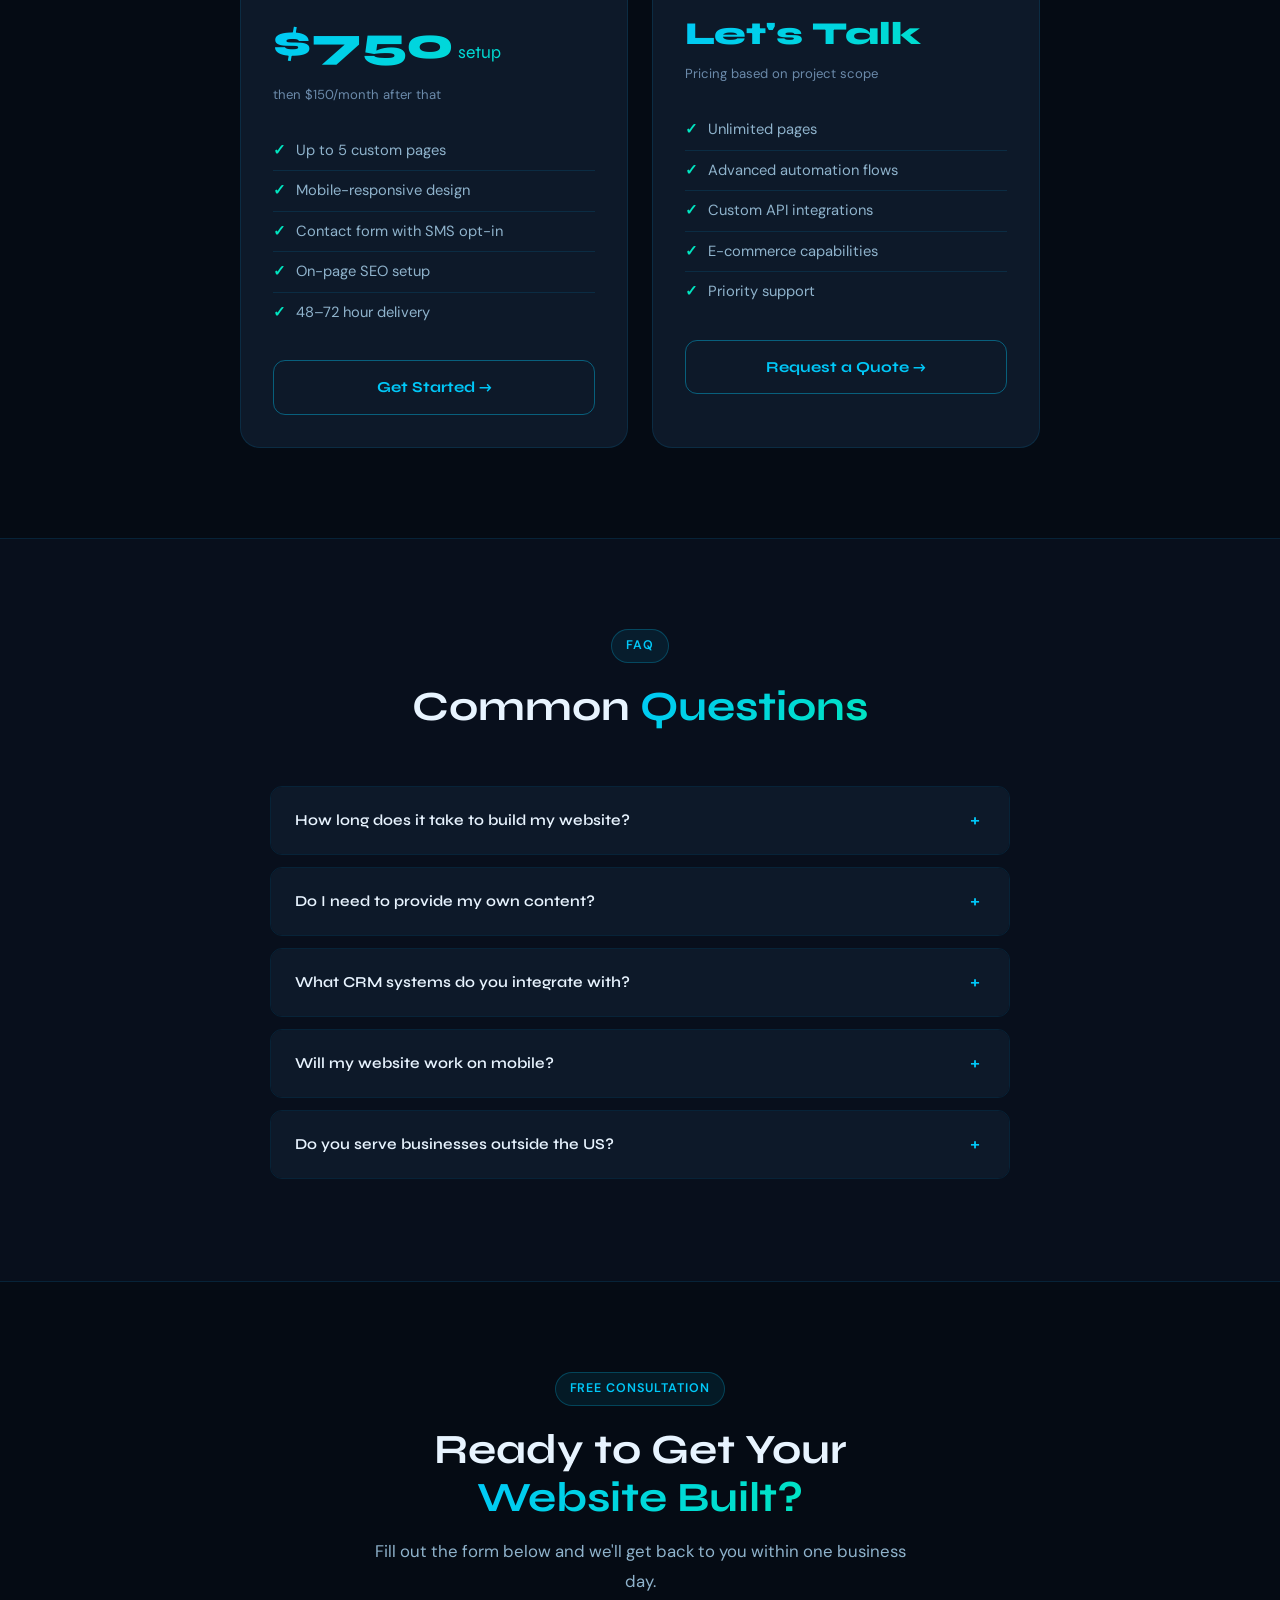
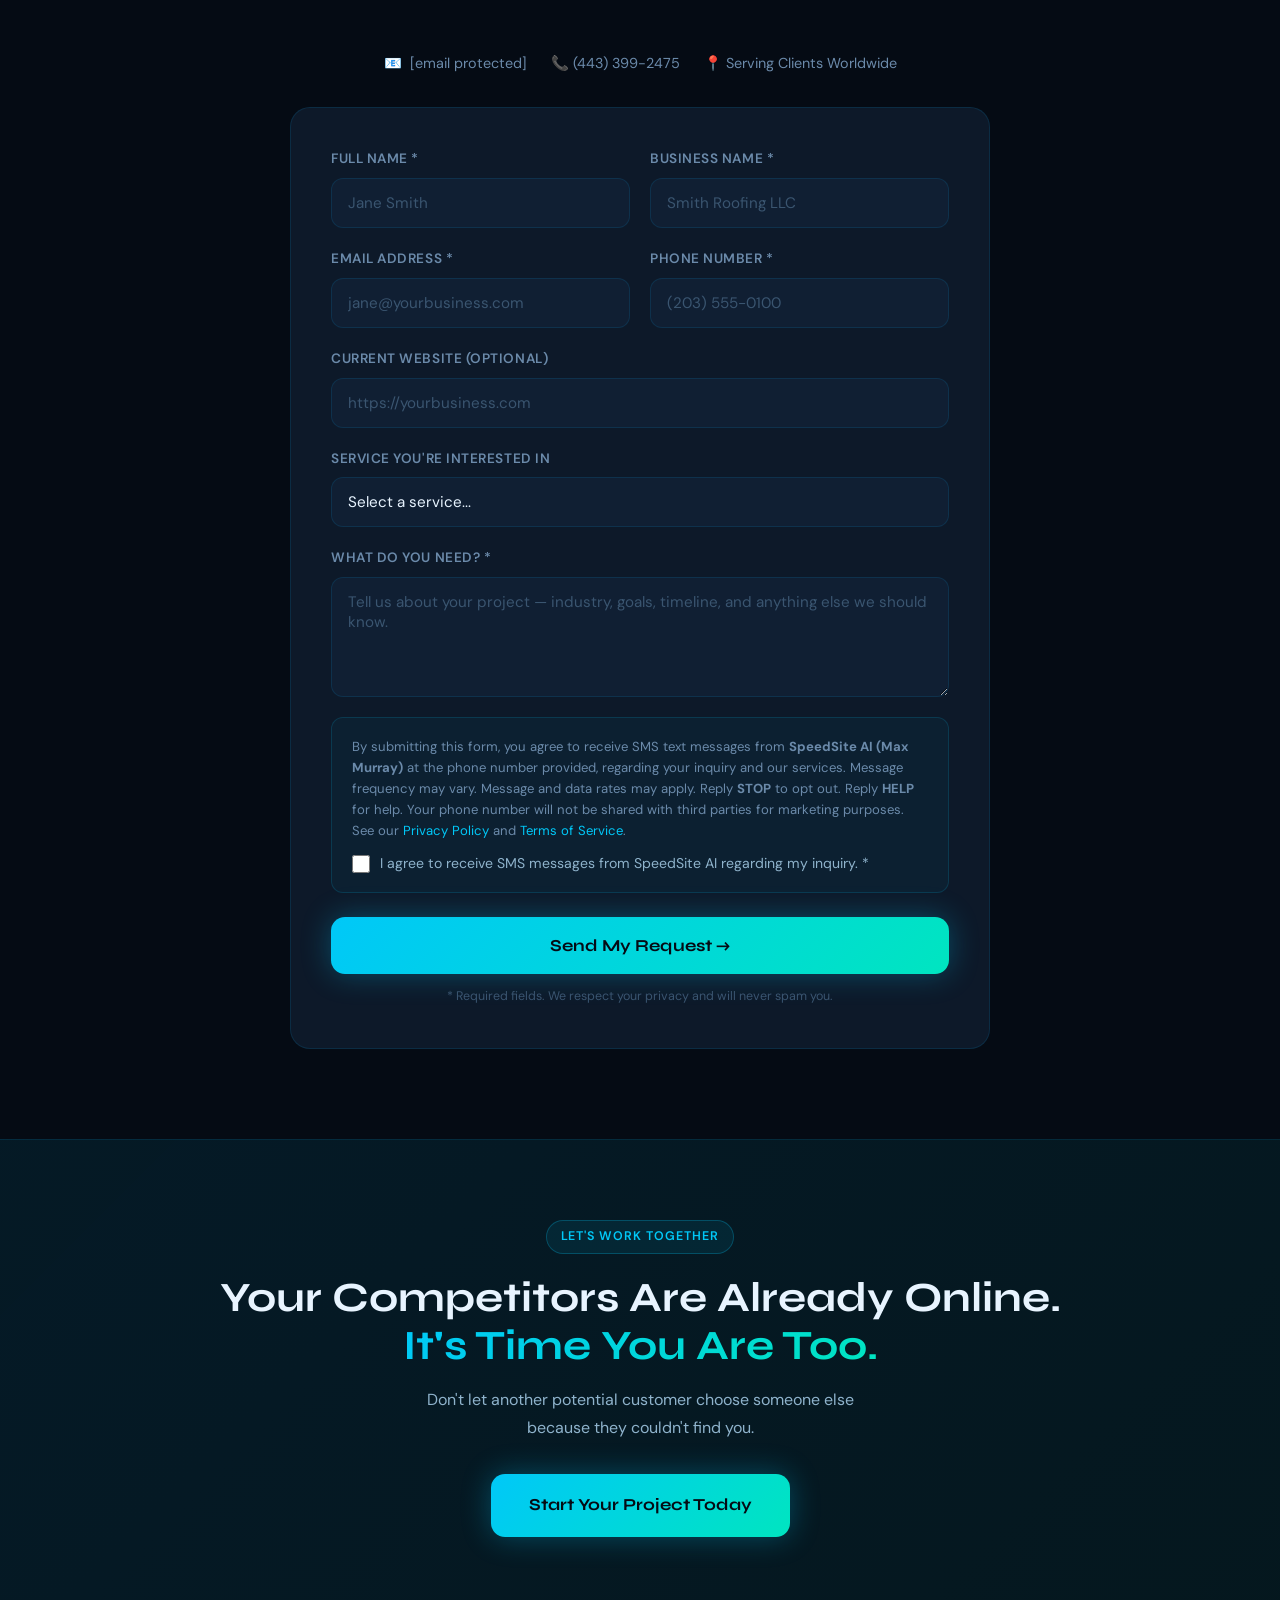
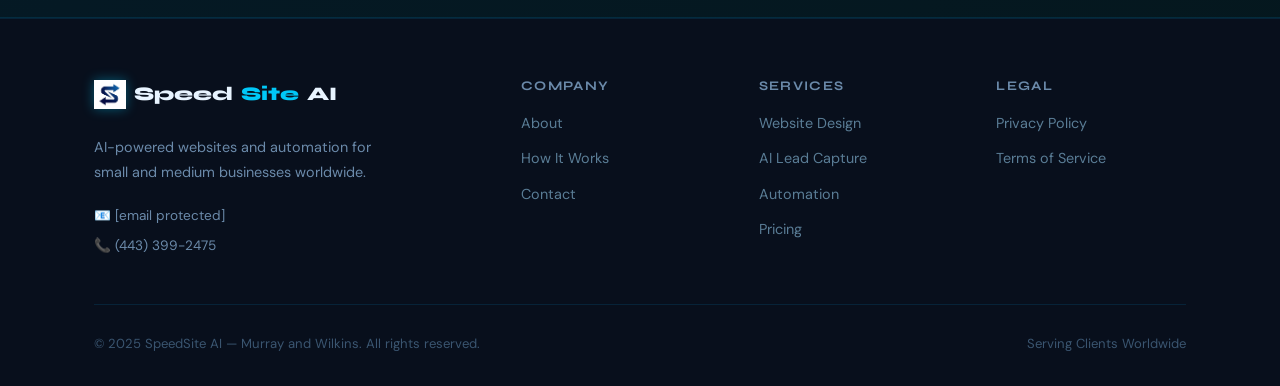
==== commit f95a3d35: "Rename index (4).html to index.html" ====
--- a/index.html
+++ b/index.html
@@ -40,21 +40,26 @@
     .card:hover{border-color:rgba(0,200,248,.3);transform:translateY(-4px);box-shadow:0 20px 60px rgba(0,0,0,.4),0 0 40px rgba(0,200,248,.08)}
 
     /* NAV */
-    nav{position:fixed;top:0;left:0;right:0;z-index:1000;padding:16px 0;transition:all .3s ease}
-    nav.scrolled{background:rgba(5,11,20,.92);backdrop-filter:blur(20px);border-bottom:1px solid var(--border);padding:12px 0}
-    .nav-inner{display:flex;align-items:center;justify-content:space-between;max-width:1140px;margin:0 auto;padding:0 24px}
-    .nav-logo{font-family:var(--font-display);font-weight:800;font-size:1.3rem;color:var(--text);text-decoration:none;display:flex;align-items:center;gap:10px}
+    nav{position:fixed;top:0;left:0;right:0;z-index:1000;padding:16px 0;transition:transform .35s cubic-bezier(.4,0,.2,1),background .3s,padding .3s,box-shadow .3s}
+    nav.scrolled{background:rgba(5,11,20,.94);backdrop-filter:blur(20px);-webkit-backdrop-filter:blur(20px);border-bottom:1px solid var(--border);padding:10px 0;box-shadow:0 4px 24px rgba(0,0,0,.3)}
+    nav.nav-hidden{transform:translateY(-110%)}
+    .nav-inner{display:flex;align-items:center;justify-content:space-between;max-width:1140px;margin:0 auto;padding:0 20px}
+    .nav-logo{font-family:var(--font-display);font-weight:800;font-size:1.2rem;color:var(--text);text-decoration:none;display:flex;align-items:center;gap:8px}
     .nav-logo span{color:var(--cyan)}
-    .nav-logo img{width:36px;height:36px;object-fit:contain;filter:drop-shadow(0 0 8px rgba(0,200,248,.5))}
-    .nav-links{display:flex;align-items:center;gap:28px;list-style:none}
-    .nav-links a{color:var(--text-muted);font-size:.9rem;font-weight:500;transition:color .2s}
+    .nav-logo img{width:32px;height:32px;object-fit:contain;filter:drop-shadow(0 0 8px rgba(0,200,248,.5))}
+    .nav-links{display:flex;align-items:center;gap:24px;list-style:none}
+    .nav-links a{color:var(--text-muted);font-size:.88rem;font-weight:500;transition:color .2s}
     .nav-links a:hover{color:var(--text)}
-    .hamburger{display:none;flex-direction:column;gap:5px;cursor:pointer;padding:4px;background:none;border:none}
-    .hamburger span{display:block;width:24px;height:2px;background:var(--text);border-radius:2px}
-    .mobile-menu{display:none;position:fixed;inset:0;background:rgba(5,11,20,.97);z-index:999;flex-direction:column;align-items:center;justify-content:center;gap:32px}
+    .hamburger{display:none;flex-direction:column;gap:5px;cursor:pointer;padding:6px;background:none;border:none;z-index:1001}
+    .hamburger span{display:block;width:22px;height:2px;background:var(--text);border-radius:2px;transition:all .3s ease}
+    .hamburger.active span:nth-child(1){transform:translateY(7px) rotate(45deg)}
+    .hamburger.active span:nth-child(2){opacity:0;transform:scaleX(0)}
+    .hamburger.active span:nth-child(3){transform:translateY(-7px) rotate(-45deg)}
+    .mobile-menu{display:none;position:fixed;inset:0;background:rgba(5,11,20,.98);z-index:999;flex-direction:column;align-items:center;justify-content:center;gap:28px}
     .mobile-menu.open{display:flex}
-    .mobile-menu a{font-family:var(--font-display);font-size:1.5rem;font-weight:700;color:var(--text)}
-    .mobile-menu-close{position:absolute;top:20px;right:24px;background:none;border:none;color:var(--text);font-size:1.5rem;cursor:pointer}
+    .mobile-menu a{font-family:var(--font-display);font-size:1.4rem;font-weight:700;color:var(--text);transition:color .2s}
+    .mobile-menu a:hover{color:var(--cyan)}
+    .mobile-menu-close{position:absolute;top:20px;right:20px;background:none;border:none;color:var(--text);font-size:1.5rem;cursor:pointer;padding:8px}
 
     /* HERO */
     .hero{min-height:100vh;display:flex;align-items:center;padding:120px 0 80px;position:relative;overflow:hidden}
@@ -93,12 +98,11 @@
     .faq-list{max-width:740px;margin:0 auto}
     .faq-item{border:1px solid var(--border);border-radius:var(--radius);margin-bottom:12px;overflow:hidden;transition:border-color .3s}
     .faq-item.open{border-color:rgba(0,200,248,.3)}
-    .faq-q{width:100%;background:var(--surface);border:none;padding:20px 24px;text-align:left;cursor:pointer;display:flex;justify-content:space-between;align-items:center;gap:16px;font-family:var(--font-display);font-weight:600;font-size:.97rem;color:var(--text);transition:background .2s}
+    .faq-q{width:100%;background:var(--surface);border:none;padding:20px 24px;text-align:left;cursor:pointer;display:flex;justify-content:space-between;align-items:center;gap:16px;font-family:var(--font-display);font-weight:600;font-size:.95rem;color:var(--text);transition:background .2s;line-height:1.4}
     .faq-q:hover{background:var(--surface2)}
-    .faq-icon{color:var(--cyan);font-size:1.2rem;transition:transform .3s;flex-shrink:0}
+    .faq-icon{color:var(--cyan);font-size:1.2rem;transition:transform .35s cubic-bezier(.4,0,.2,1);flex-shrink:0;min-width:20px;text-align:center}
     .faq-item.open .faq-icon{transform:rotate(45deg)}
-    .faq-a{max-height:0;overflow:hidden;transition:max-height .4s ease,padding .3s;background:var(--surface);padding:0 24px;color:#8fb3cc;font-size:.92rem}
-    .faq-item.open .faq-a{max-height:300px;padding:0 24px 20px}
+    .faq-a{max-height:0;overflow:hidden;transition:max-height .4s ease,padding-bottom .3s;background:var(--surface);padding:0 24px;padding-bottom:0;color:#8fb3cc;font-size:.92rem;line-height:1.7}
 
     /* FORM */
     .form-grid{display:grid;grid-template-columns:1fr 1fr;gap:20px}
@@ -137,12 +141,39 @@
     .js-loaded .fade-in{opacity:0;transform:translateY(30px)}
     .js-loaded .fade-in.visible{opacity:1;transform:translateY(0)}
 
+    /* PRICING GRID */
+    .pricing-grid{display:grid;grid-template-columns:repeat(2,1fr);gap:24px;max-width:800px;margin:0 auto}
+    @media(max-width:640px){.pricing-grid{grid-template-columns:1fr}}
+
     /* RESPONSIVE */
     @media(max-width:900px){.footer-grid{grid-template-columns:1fr 1fr}}
-    @media(max-width:640px){
-      .nav-links{display:none}.hamburger{display:flex}
-      .hero-stats{gap:28px}.footer-grid{grid-template-columns:1fr;gap:32px}
-      .form-grid{grid-template-columns:1fr}.section{padding:60px 0}
+    @media(max-width:768px){
+      .nav-links,.nav-inner > .btn-primary{display:none}
+      .hamburger{display:flex}
+      .hero{padding:100px 0 60px;min-height:auto}
+      .hero p.lead{font-size:1rem}
+      .hero-actions{flex-direction:column;align-items:center;gap:12px}
+      .hero-actions .btn{width:100%;max-width:320px;justify-content:center}
+      .hero-stat .num{font-size:1.6rem}
+      .trust-item{font-size:.75rem}
+      .services-grid{grid-template-columns:1fr}
+      .steps{grid-template-columns:1fr 1fr;gap:20px}
+      .section{padding:56px 0}
+      .section-header{margin-bottom:36px}
+      .card{padding:24px}
+      .form-grid{grid-template-columns:1fr}
+      .form-full{grid-column:1}
+      .footer-grid{grid-template-columns:1fr;gap:28px}
+      .footer-bottom{flex-direction:column;text-align:center;gap:6px}
+      .btn-lg{padding:16px 24px;font-size:1rem}
+    }
+    @media(max-width:480px){
+      .container{padding:0 16px}
+      .steps{grid-template-columns:1fr}
+      .hero-stats{display:grid;grid-template-columns:1fr 1fr;gap:16px}
+      .trust-bar-inner{flex-direction:column;gap:12px;align-items:flex-start}
+      .faq-q{font-size:.88rem;padding:16px 18px}
+      .card{padding:20px}
     }
   </style>
 </head>
@@ -258,7 +289,7 @@
       <h2>Simple, Honest <span class="gradient-text">Pricing</span></h2>
       <p>Choose a package that fits your business today, or request a custom quote. No hidden fees, no surprises.</p>
     </div>
-    <div style="display:grid;grid-template-columns:repeat(2,1fr);gap:24px;max-width:800px;margin:0 auto;" class="fade-in">
+    <div class="pricing-grid fade-in">
       <div class="card">
         <div class="badge">Starter</div>
         <h3>Essential Web Presence</h3>
@@ -399,21 +430,57 @@
   // ENABLE FADE ANIMATIONS
   document.body.classList.add('js-loaded');
 
-  // NAV SCROLL
+  // NAV HIDE ON SCROLL
   const nav = document.querySelector('nav');
-  window.addEventListener('scroll', () => nav.classList.toggle('scrolled', window.scrollY > 40));
+  let lastScroll = 0;
+  let scrollTimer;
+  window.addEventListener('scroll', () => {
+    const current = window.scrollY;
+    nav.classList.toggle('scrolled', current > 40);
+    if (current > lastScroll && current > 80) {
+      nav.classList.add('nav-hidden');
+    } else {
+      nav.classList.remove('nav-hidden');
+    }
+    lastScroll = current <= 0 ? 0 : current;
+  }, { passive: true });
 
   // HAMBURGER
-  document.getElementById('hamburger')?.addEventListener('click', () => document.getElementById('mobileMenu').classList.add('open'));
-  document.getElementById('mobileClose')?.addEventListener('click', () => document.getElementById('mobileMenu').classList.remove('open'));
-  document.querySelectorAll('.mobile-menu a').forEach(a => a.addEventListener('click', () => document.getElementById('mobileMenu').classList.remove('open')));
-
-  // FAQ
+  const hamburger = document.getElementById('hamburger');
+  const mobileMenu = document.getElementById('mobileMenu');
+  const mobileClose = document.getElementById('mobileClose');
+  hamburger?.addEventListener('click', () => {
+    hamburger.classList.toggle('active');
+    mobileMenu.classList.add('open');
+    nav.classList.remove('nav-hidden');
+  });
+  mobileClose?.addEventListener('click', () => {
+    hamburger.classList.remove('active');
+    mobileMenu.classList.remove('open');
+  });
+  document.querySelectorAll('.mobile-menu a').forEach(a => a.addEventListener('click', () => {
+    hamburger.classList.remove('active');
+    mobileMenu.classList.remove('open');
+  }));
+
+  // FAQ — fixed
   document.querySelectorAll('.faq-item').forEach(item => {
-    item.querySelector('.faq-q').addEventListener('click', () => {
-      const open = item.classList.contains('open');
-      document.querySelectorAll('.faq-item').forEach(i => i.classList.remove('open'));
-      if (!open) item.classList.add('open');
+    const btn = item.querySelector('.faq-q');
+    const answer = item.querySelector('.faq-a');
+    btn.addEventListener('click', () => {
+      const isOpen = item.classList.contains('open');
+      // Close all
+      document.querySelectorAll('.faq-item').forEach(i => {
+        i.classList.remove('open');
+        i.querySelector('.faq-a').style.maxHeight = null;
+        i.querySelector('.faq-a').style.paddingBottom = '0';
+      });
+      // Open clicked if it was closed
+      if (!isOpen) {
+        item.classList.add('open');
+        answer.style.maxHeight = answer.scrollHeight + 'px';
+        answer.style.paddingBottom = '20px';
+      }
     });
   });
 
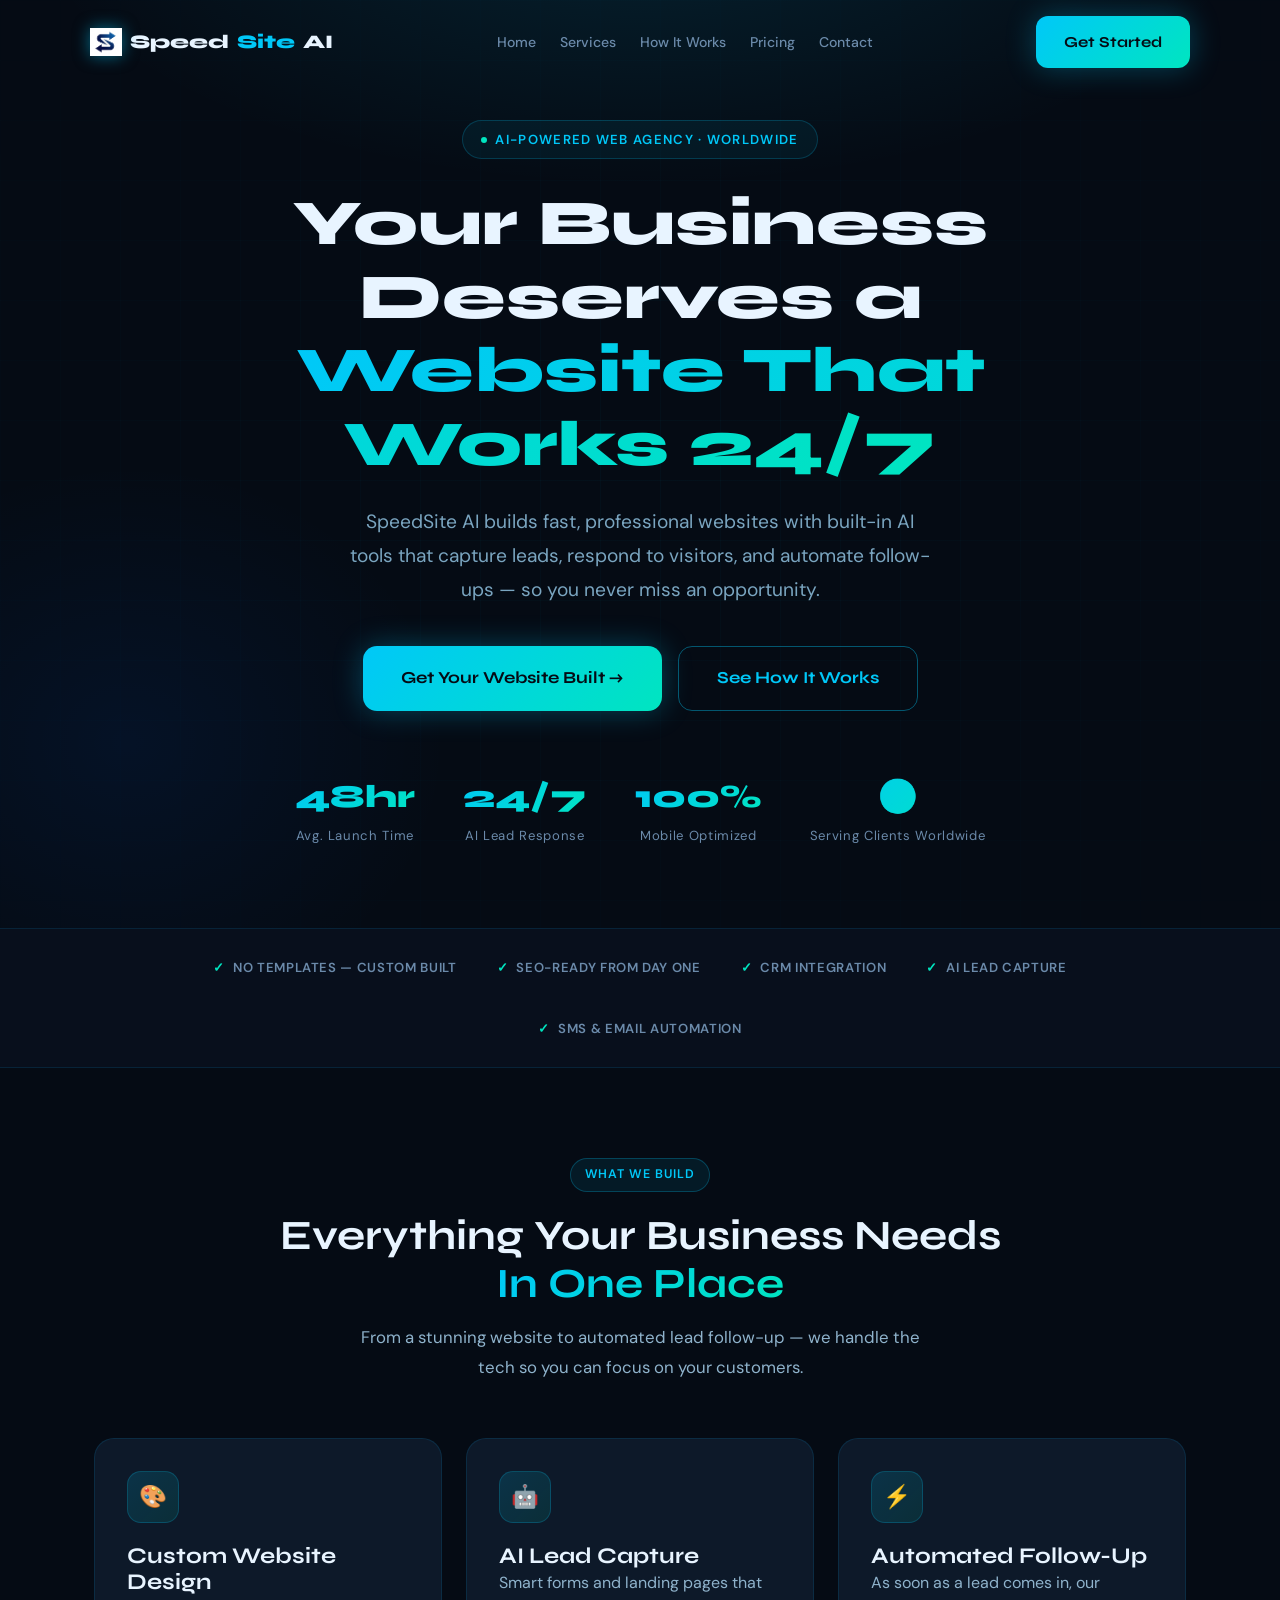
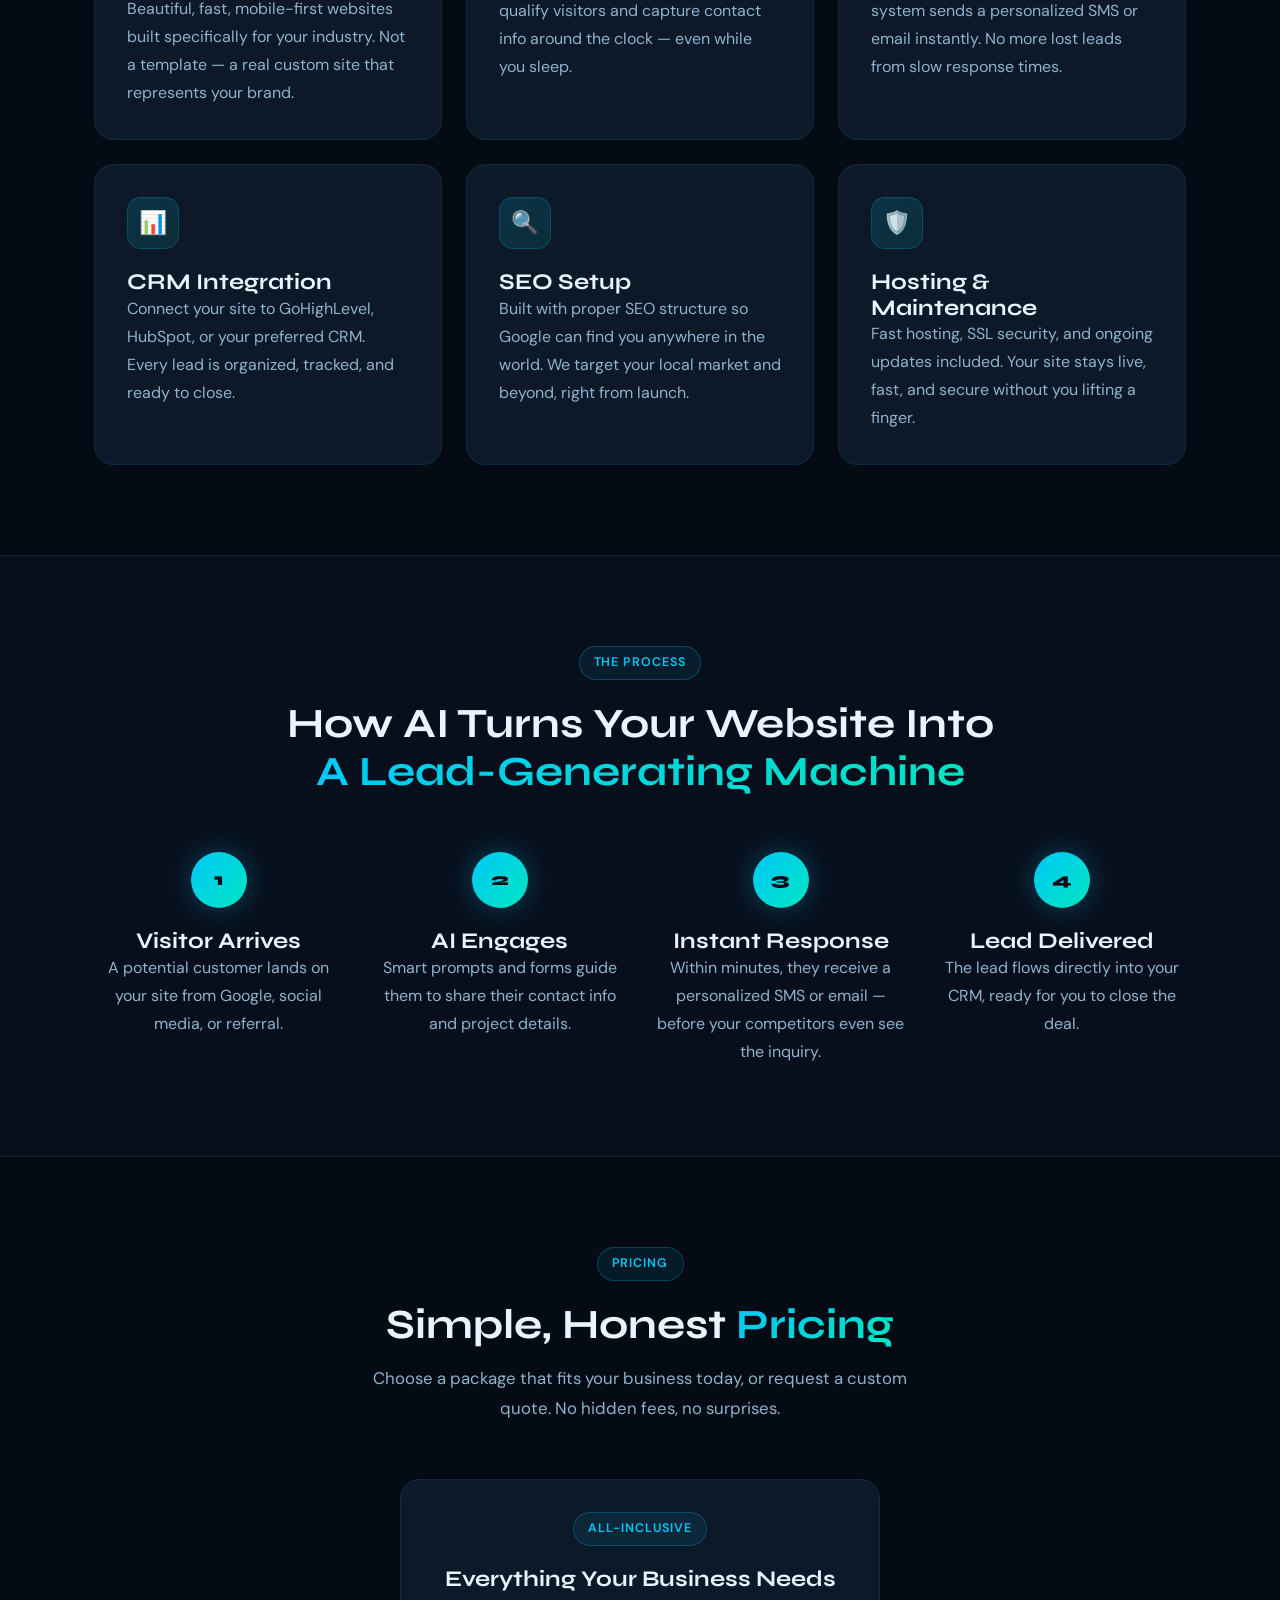
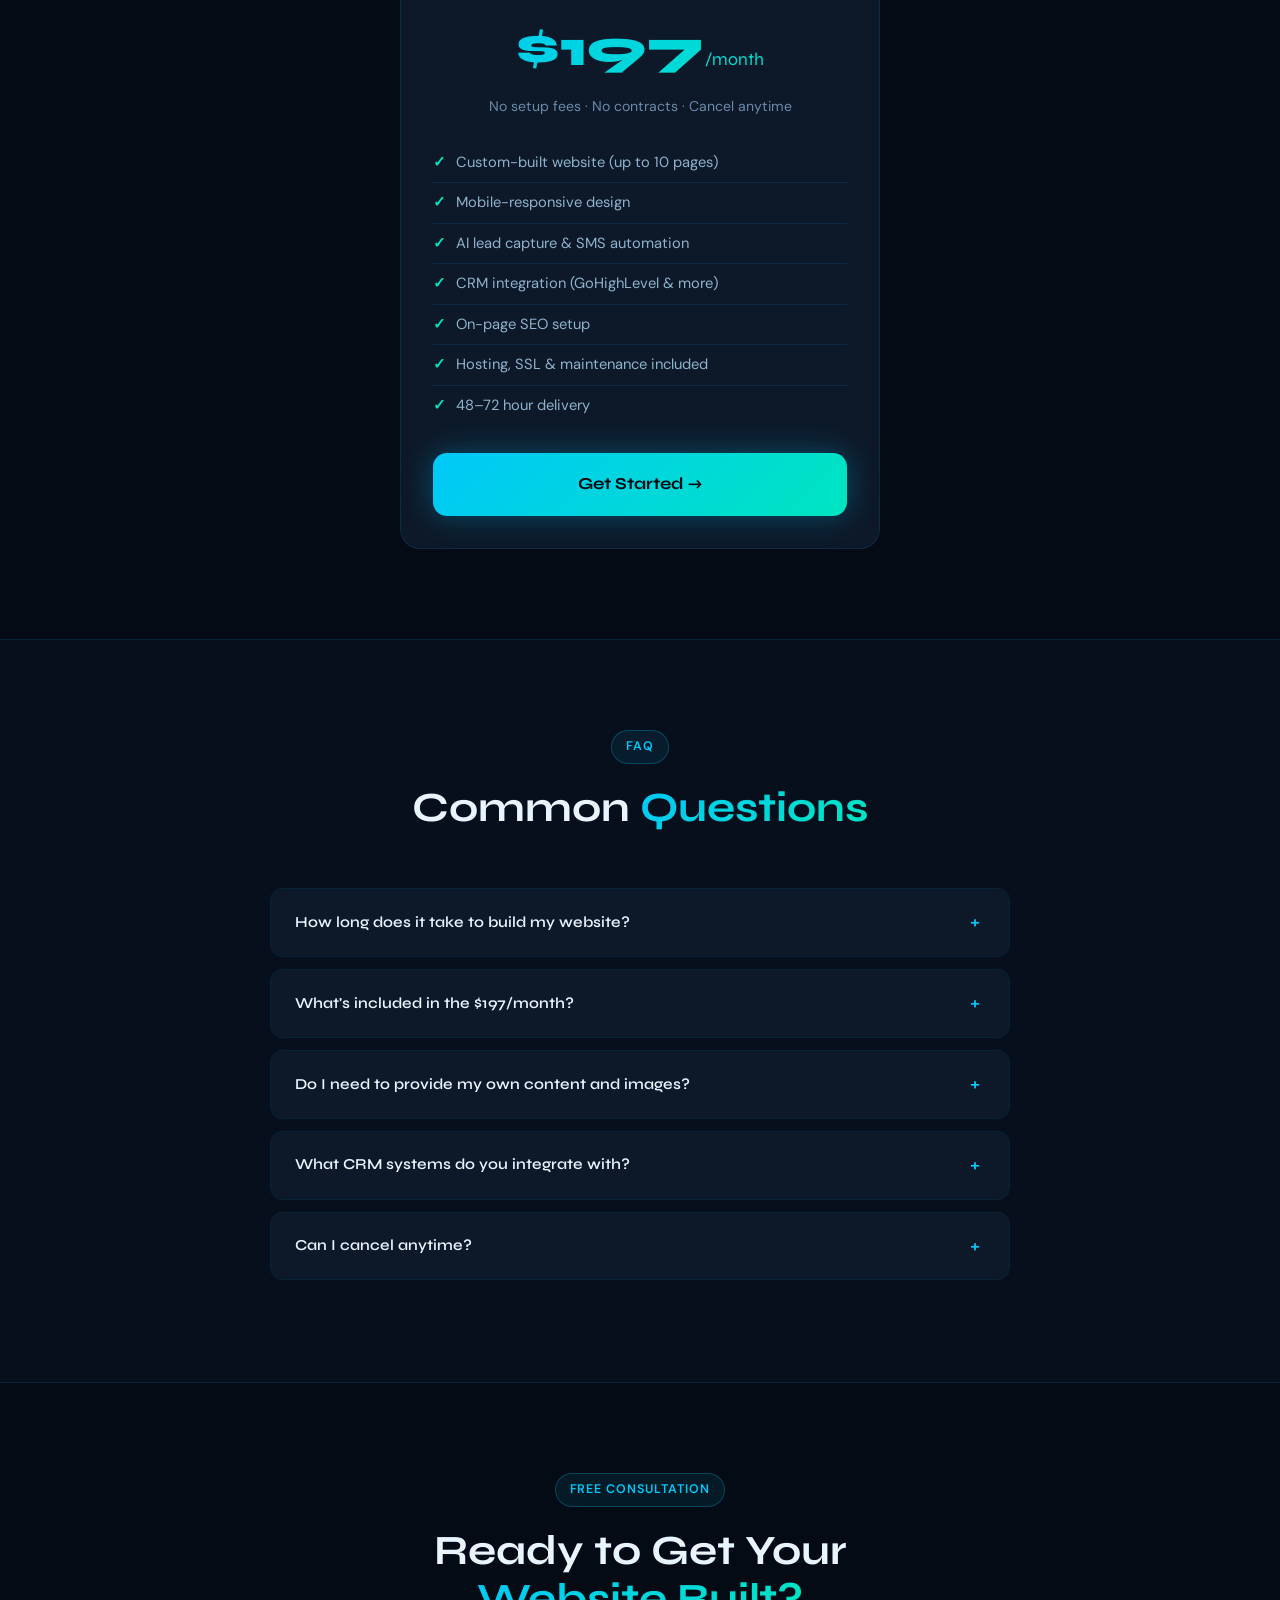
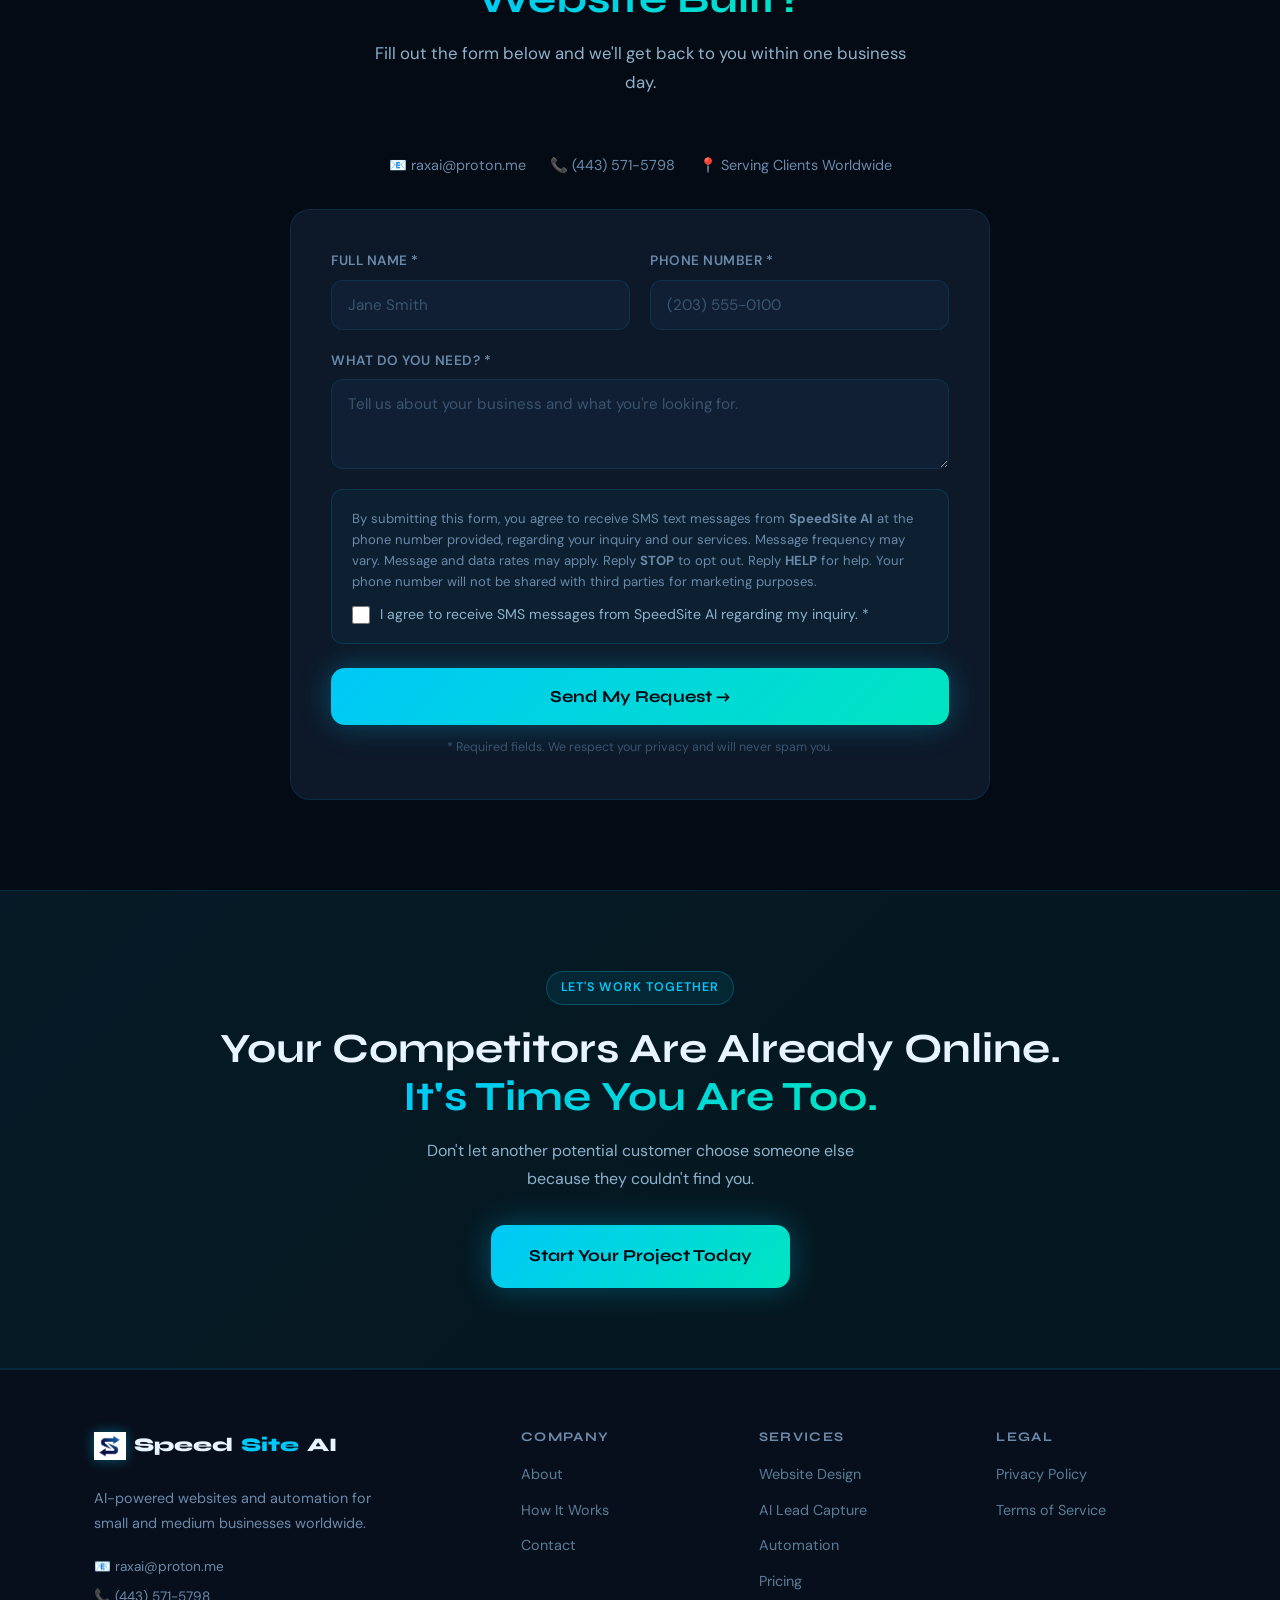
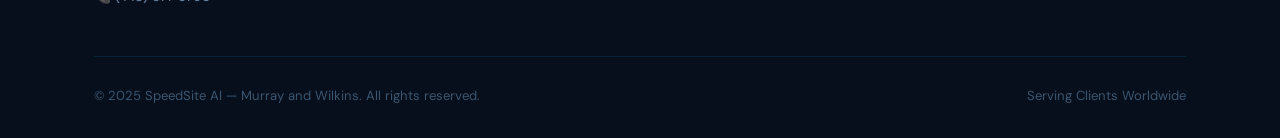
==== commit 8254d5f6: "Rename speedsite_html.html to index.html" ====
--- a/index.html
+++ b/index.html
@@ -289,34 +289,22 @@
       <h2>Simple, Honest <span class="gradient-text">Pricing</span></h2>
       <p>Choose a package that fits your business today, or request a custom quote. No hidden fees, no surprises.</p>
     </div>
-    <div class="pricing-grid fade-in">
-      <div class="card">
-        <div class="badge">Starter</div>
-        <h3>Essential Web Presence</h3>
-        <div style="font-family:var(--font-display);font-size:2.8rem;font-weight:800;margin:16px 0 4px;" class="gradient-text">$750<span style="font-size:1.1rem;font-weight:400;color:var(--text-muted);"> setup</span></div>
-        <p style="font-size:.82rem;color:var(--text-muted);margin-bottom:24px;">then $150/month after that</p>
-        <ul style="list-style:none;margin-bottom:28px;display:flex;flex-direction:column;gap:0;">
-          <li style="padding:8px 0;border-bottom:1px solid var(--border);font-size:.92rem;color:#8fb3cc;display:flex;align-items:center;gap:10px;"><span style="color:var(--teal);font-weight:700;">✓</span> Up to 5 custom pages</li>
+    <div style="max-width:480px;margin:0 auto;" class="fade-in">
+      <div class="card" style="text-align:center;">
+        <div class="badge">All-Inclusive</div>
+        <h3>Everything Your Business Needs</h3>
+        <div style="font-family:var(--font-display);font-size:3.2rem;font-weight:800;margin:16px 0 4px;" class="gradient-text">$197<span style="font-size:1.1rem;font-weight:400;color:var(--text-muted);">/month</span></div>
+        <p style="font-size:.88rem;color:var(--text-muted);margin-bottom:24px;">No setup fees · No contracts · Cancel anytime</p>
+        <ul style="list-style:none;margin-bottom:28px;display:flex;flex-direction:column;gap:0;text-align:left;">
+          <li style="padding:8px 0;border-bottom:1px solid var(--border);font-size:.92rem;color:#8fb3cc;display:flex;align-items:center;gap:10px;"><span style="color:var(--teal);font-weight:700;">✓</span> Custom-built website (up to 10 pages)</li>
           <li style="padding:8px 0;border-bottom:1px solid var(--border);font-size:.92rem;color:#8fb3cc;display:flex;align-items:center;gap:10px;"><span style="color:var(--teal);font-weight:700;">✓</span> Mobile-responsive design</li>
-          <li style="padding:8px 0;border-bottom:1px solid var(--border);font-size:.92rem;color:#8fb3cc;display:flex;align-items:center;gap:10px;"><span style="color:var(--teal);font-weight:700;">✓</span> Contact form with SMS opt-in</li>
+          <li style="padding:8px 0;border-bottom:1px solid var(--border);font-size:.92rem;color:#8fb3cc;display:flex;align-items:center;gap:10px;"><span style="color:var(--teal);font-weight:700;">✓</span> AI lead capture &amp; SMS automation</li>
+          <li style="padding:8px 0;border-bottom:1px solid var(--border);font-size:.92rem;color:#8fb3cc;display:flex;align-items:center;gap:10px;"><span style="color:var(--teal);font-weight:700;">✓</span> CRM integration (GoHighLevel &amp; more)</li>
           <li style="padding:8px 0;border-bottom:1px solid var(--border);font-size:.92rem;color:#8fb3cc;display:flex;align-items:center;gap:10px;"><span style="color:var(--teal);font-weight:700;">✓</span> On-page SEO setup</li>
+          <li style="padding:8px 0;border-bottom:1px solid var(--border);font-size:.92rem;color:#8fb3cc;display:flex;align-items:center;gap:10px;"><span style="color:var(--teal);font-weight:700;">✓</span> Hosting, SSL &amp; maintenance included</li>
           <li style="padding:8px 0;font-size:.92rem;color:#8fb3cc;display:flex;align-items:center;gap:10px;"><span style="color:var(--teal);font-weight:700;">✓</span> 48–72 hour delivery</li>
         </ul>
-        <a href="#contact" class="btn btn-outline" style="width:100%;justify-content:center;">Get Started →</a>
-      </div>
-      <div class="card">
-        <div class="badge">Custom</div>
-        <h3>Fully Custom Build</h3>
-        <div style="font-family:var(--font-display);font-size:2rem;font-weight:800;margin:16px 0 4px;" class="gradient-text">Let's Talk</div>
-        <p style="font-size:.82rem;color:var(--text-muted);margin-bottom:24px;">Pricing based on project scope</p>
-        <ul style="list-style:none;margin-bottom:28px;display:flex;flex-direction:column;gap:0;">
-          <li style="padding:8px 0;border-bottom:1px solid var(--border);font-size:.92rem;color:#8fb3cc;display:flex;align-items:center;gap:10px;"><span style="color:var(--teal);font-weight:700;">✓</span> Unlimited pages</li>
-          <li style="padding:8px 0;border-bottom:1px solid var(--border);font-size:.92rem;color:#8fb3cc;display:flex;align-items:center;gap:10px;"><span style="color:var(--teal);font-weight:700;">✓</span> Advanced automation flows</li>
-          <li style="padding:8px 0;border-bottom:1px solid var(--border);font-size:.92rem;color:#8fb3cc;display:flex;align-items:center;gap:10px;"><span style="color:var(--teal);font-weight:700;">✓</span> Custom API integrations</li>
-          <li style="padding:8px 0;border-bottom:1px solid var(--border);font-size:.92rem;color:#8fb3cc;display:flex;align-items:center;gap:10px;"><span style="color:var(--teal);font-weight:700;">✓</span> E-commerce capabilities</li>
-          <li style="padding:8px 0;font-size:.92rem;color:#8fb3cc;display:flex;align-items:center;gap:10px;"><span style="color:var(--teal);font-weight:700;">✓</span> Priority support</li>
-        </ul>
-        <a href="#contact" class="btn btn-outline" style="width:100%;justify-content:center;">Request a Quote →</a>
+        <a href="#contact" class="btn btn-primary btn-lg" style="width:100%;justify-content:center;">Get Started →</a>
       </div>
     </div>
   </div>
@@ -327,11 +315,11 @@
   <div class="container">
     <div class="section-header fade-in"><div class="badge">FAQ</div><h2>Common <span class="gradient-text">Questions</span></h2></div>
     <div class="faq-list fade-in">
-      <div class="faq-item"><button class="faq-q">How long does it take to build my website? <span class="faq-icon">+</span></button><div class="faq-a">Most websites are completed within 48–72 hours after we receive your content. More complex sites with custom integrations may take 5–7 business days.</div></div>
-      <div class="faq-item"><button class="faq-q">Do I need to provide my own content? <span class="faq-icon">+</span></button><div class="faq-a">We'll guide you through what we need. If you don't have professional copy, we can help write it for you as part of your package.</div></div>
-      <div class="faq-item"><button class="faq-q">What CRM systems do you integrate with? <span class="faq-icon">+</span></button><div class="faq-a">We primarily work with GoHighLevel, but we can also connect to HubSpot, Salesforce, Zoho, or any system with webhook/API support.</div></div>
-      <div class="faq-item"><button class="faq-q">Will my website work on mobile? <span class="faq-icon">+</span></button><div class="faq-a">Absolutely. Every site we build is fully responsive and tested across all major devices and browsers.</div></div>
-      <div class="faq-item"><button class="faq-q">Do you serve businesses outside the US? <span class="faq-icon">+</span></button><div class="faq-a">Absolutely — we work with clients worldwide. Our process is fully remote-friendly, so it doesn't matter where you're located.</div></div>
+      <div class="faq-item"><button class="faq-q">How long does it take to build my website? <span class="faq-icon">+</span></button><div class="faq-a">Most websites are completed and live within 48–72 hours after we receive your business details and content. If you need custom integrations or a larger site, it may take 5–7 business days. Either way, we keep you updated every step of the way.</div></div>
+      <div class="faq-item"><button class="faq-q">What's included in the $197/month? <span class="faq-icon">+</span></button><div class="faq-a">Everything you need to run your online presence: a custom-built website (up to 10 pages), mobile-responsive design, AI-powered lead capture forms, SMS and email automation, CRM integration, SEO setup, hosting, SSL security, and ongoing maintenance. There are no setup fees and no long-term contracts.</div></div>
+      <div class="faq-item"><button class="faq-q">Do I need to provide my own content and images? <span class="faq-icon">+</span></button><div class="faq-a">Not necessarily. We'll guide you through what we need, but if you don't have professional copy or photos ready, we can write compelling content for your industry and source high-quality images as part of your build.</div></div>
+      <div class="faq-item"><button class="faq-q">What CRM systems do you integrate with? <span class="faq-icon">+</span></button><div class="faq-a">We primarily work with GoHighLevel (GHL), but we can also connect to HubSpot, Salesforce, Zoho, or any system that supports webhooks or API integrations. If you're not sure, just let us know what you use and we'll figure it out.</div></div>
+      <div class="faq-item"><button class="faq-q">Can I cancel anytime? <span class="faq-icon">+</span></button><div class="faq-a">Absolutely. There are no long-term contracts or cancellation fees. If you ever decide to cancel, just let us know and we'll wrap things up at the end of your current billing cycle. We believe in earning your business every month.</div></div>
     </div>
   </div>
 </section>
@@ -346,39 +334,23 @@
         <p>Fill out the form below and we'll get back to you within one business day.</p>
       </div>
       <div style="display:flex;gap:24px;justify-content:center;flex-wrap:wrap;margin-bottom:32px;" class="fade-in">
-        <a href="/cdn-cgi/l/email-protection#b7c5d6cfd6def7c7c5d8c3d8d999dad2" style="display:flex;align-items:center;gap:8px;color:var(--text-muted);font-size:.9rem;">📧 <span class="__cf_email__" data-cfemail="582a3920393118282a372c373676353d">[email&#160;protected]</span></a>
-        <a href="tel:+14433992475" style="display:flex;align-items:center;gap:8px;color:var(--text-muted);font-size:.9rem;">📞 (443) 399-2475</a>
+        <a href="mailto:raxai@proton.me" style="display:flex;align-items:center;gap:8px;color:var(--text-muted);font-size:.9rem;">📧 raxai@proton.me</a>
+        <a href="tel:+14435715798" style="display:flex;align-items:center;gap:8px;color:var(--text-muted);font-size:.9rem;">📞 (443) 571-5798</a>
         <span style="display:flex;align-items:center;gap:8px;color:var(--text-muted);font-size:.9rem;">📍 Serving Clients Worldwide</span>
       </div>
       <div class="card fade-in" style="padding:40px;">
         <div id="formWrapper">
-          <form id="leadForm" novalidate autocomplete="on">
-            <div class="form-grid">
+          <div class="form-grid">
               <div class="form-group"><label for="name">Full Name *</label><input type="text" id="name" name="name" placeholder="Jane Smith" required /></div>
-              <div class="form-group"><label for="businessName">Business Name *</label><input type="text" id="businessName" name="businessName" placeholder="Smith Roofing LLC" required /></div>
-              <div class="form-group"><label for="email">Email Address *</label><input type="email" id="email" name="email" placeholder="jane@yourbusiness.com" required /></div>
               <div class="form-group"><label for="phone">Phone Number *</label><input type="tel" id="phone" name="phone" placeholder="(203) 555-0100" required /></div>
-              <div class="form-group form-full"><label for="website">Current Website (optional)</label><input type="url" id="website" name="website" placeholder="https://yourbusiness.com" /></div>
-              <div class="form-group form-full">
-                <label for="service">Service You're Interested In</label>
-                <select id="service" name="service">
-                  <option value="">Select a service...</option>
-                  <option value="starter">Starter — $750 setup + $150/mo</option>
-                  <option value="growth">Growth Package — $750 setup + $150/mo</option>
-                  <option value="custom">Custom Build — Request Quote</option>
-                  <option value="automation">Automation / CRM Only</option>
-                  <option value="not-sure">Not sure yet</option>
-                </select>
-              </div>
-              <div class="form-group form-full"><label for="message">What do you need? *</label><textarea id="message" name="message" placeholder="Tell us about your project — industry, goals, timeline, and anything else we should know." required></textarea></div>
+              <div class="form-group form-full"><label for="message">What do you need? *</label><textarea id="message" name="message" placeholder="Tell us about your business and what you're looking for." required style="min-height:90px;"></textarea></div>
               <div class="sms-consent">
-                <p class="sms-consent-text">By submitting this form, you agree to receive SMS text messages from <strong>SpeedSite AI (Max Murray)</strong> at the phone number provided, regarding your inquiry and our services. Message frequency may vary. Message and data rates may apply. Reply <strong>STOP</strong> to opt out. Reply <strong>HELP</strong> for help. Your phone number will not be shared with third parties for marketing purposes. See our <a href="privacy-policy.html">Privacy Policy</a> and <a href="terms-of-service.html">Terms of Service</a>.</p>
+                <p class="sms-consent-text">By submitting this form, you agree to receive SMS text messages from <strong>SpeedSite AI</strong> at the phone number provided, regarding your inquiry and our services. Message frequency may vary. Message and data rates may apply. Reply <strong>STOP</strong> to opt out. Reply <strong>HELP</strong> for help. Your phone number will not be shared with third parties for marketing purposes.</p>
                 <label class="checkbox-row"><input type="checkbox" id="smsConsent" name="smsConsent" required /><span>I agree to receive SMS messages from SpeedSite AI regarding my inquiry. *</span></label>
               </div>
             </div>
-            <button type="submit" id="submitBtn" class="btn btn-primary btn-lg" style="width:100%;justify-content:center;margin-top:24px;">Send My Request →</button>
+            <button type="button" id="submitBtn" class="btn btn-primary btn-lg" style="width:100%;justify-content:center;margin-top:24px;">Send My Request →</button>
             <p style="font-size:.78rem;color:var(--text-dim);text-align:center;margin-top:12px;">* Required fields. We respect your privacy and will never spam you.</p>
-          </form>
         </div>
         <div class="form-success" id="formSuccess">
           <div style="font-size:3rem;margin-bottom:16px;">✅</div>
@@ -411,8 +383,8 @@
         </a>
         <p>AI-powered websites and automation for small and medium businesses worldwide.</p>
         <div style="display:flex;flex-direction:column;gap:8px;">
-          <a href="/cdn-cgi/l/email-protection#691b0811080029191b061d060747040c" style="color:var(--text-muted);font-size:.85rem;">📧 <span class="__cf_email__" data-cfemail="7002110811193000021f041f1e5e1d15">[email&#160;protected]</span></a>
-          <a href="tel:+14433992475" style="color:var(--text-muted);font-size:.85rem;">📞 (443) 399-2475</a>
+          <a href="mailto:raxai@proton.me" style="color:var(--text-muted);font-size:.85rem;">📧 raxai@proton.me</a>
+          <a href="tel:+14435715798" style="color:var(--text-muted);font-size:.85rem;">📞 (443) 571-5798</a>
         </div>
       </div>
       <div class="footer-col"><h4>Company</h4><ul><li><a href="#">About</a></li><li><a href="#how-it-works">How It Works</a></li><li><a href="#contact">Contact</a></li></ul></div>
@@ -426,14 +398,13 @@
   </div>
 </footer>
 
-<script data-cfasync="false" src="/cdn-cgi/scripts/5c5dd728/cloudflare-static/email-decode.min.js"></script><script>
+<script>
   // ENABLE FADE ANIMATIONS
   document.body.classList.add('js-loaded');
 
   // NAV HIDE ON SCROLL
   const nav = document.querySelector('nav');
   let lastScroll = 0;
-  let scrollTimer;
   window.addEventListener('scroll', () => {
     const current = window.scrollY;
     nav.classList.toggle('scrolled', current > 40);
@@ -463,7 +434,7 @@
     mobileMenu.classList.remove('open');
   }));
 
-  // FAQ — fixed
+  // FAQ ACCORDION
   document.querySelectorAll('.faq-item').forEach(item => {
     const btn = item.querySelector('.faq-q');
     const answer = item.querySelector('.faq-a');
@@ -472,13 +443,13 @@
       // Close all
       document.querySelectorAll('.faq-item').forEach(i => {
         i.classList.remove('open');
-        i.querySelector('.faq-a').style.maxHeight = null;
-        i.querySelector('.faq-a').style.paddingBottom = '0';
+        const a = i.querySelector('.faq-a');
+        if (a) { a.style.maxHeight = null; a.style.paddingBottom = '0'; }
       });
       // Open clicked if it was closed
       if (!isOpen) {
         item.classList.add('open');
-        answer.style.maxHeight = answer.scrollHeight + 'px';
+        answer.style.maxHeight = answer.scrollHeight + 24 + 'px';
         answer.style.paddingBottom = '20px';
       }
     });
@@ -490,8 +461,8 @@
   }, { threshold: 0.12 });
   document.querySelectorAll('.fade-in').forEach(el => io.observe(el));
 
-  // FORM — direct onclick on button, fires webhook
-  document.getElementById('submitBtn').onclick = async function(e) {
+  // FORM SUBMIT — fires webhook
+  document.getElementById('submitBtn').addEventListener('click', async function(e) {
     e.preventDefault();
 
     if (!document.getElementById('smsConsent').checked) {
@@ -500,11 +471,10 @@
     }
 
     const name    = document.getElementById('name').value.trim();
-    const email   = document.getElementById('email').value.trim();
     const phone   = document.getElementById('phone').value.trim();
     const message = document.getElementById('message').value.trim();
 
-    if (!name || !email || !phone || !message) {
+    if (!name || !phone || !message) {
       alert('Please fill in all required fields.');
       return;
     }
@@ -513,19 +483,29 @@
     this.disabled = true;
 
     const payload = {
-      full_name:     name,
-      business_name: document.getElementById('businessName').value.trim(),
-      email:         email,
-      phone:         phone,
-      website:       document.getElementById('website').value.trim(),
-      service:       document.getElementById('service').value,
-      message:       message,
-      sms_consent:   'Yes',
-      source:        'SpeedSite AI Website',
-      timestamp:     new Date().toISOString()
+      full_name:   name,
+      phone:       phone,
+      message:     message,
+      sms_consent: 'Yes',
+      source:      'SpeedSite AI Website',
+      timestamp:   new Date().toISOString()
     };
 
     try {
-      await fetch('https://services.leadconnectorhq.com/hooks/HY34uHWjkR7n0TBze8us/webhook-trigger/0e8d00d4-5a06-450c-9980-e13d9e2b5637', {
+      await fetch('https://services.leadconnectorhq.com/hooks/FSE04viUOCXjwCTLeYTx/webhook-trigger/6iw2VlQw4fcGDqBN6XF9', {
         method: 'POST',
-        headers: { 'Content-Type': 'application/json
+        headers: { 'Content-Type': 'application/json' },
+        body: JSON.stringify(payload)
+      });
+    } catch (err) {
+      console.error('Webhook error:', err);
+    }
+
+    // Show success
+    document.getElementById('formWrapper').style.display = 'none';
+    document.getElementById('formSuccess').style.display = 'block';
+    document.getElementById('formSuccess').classList.add('show');
+  });
+</script>
+</body>
+</html>
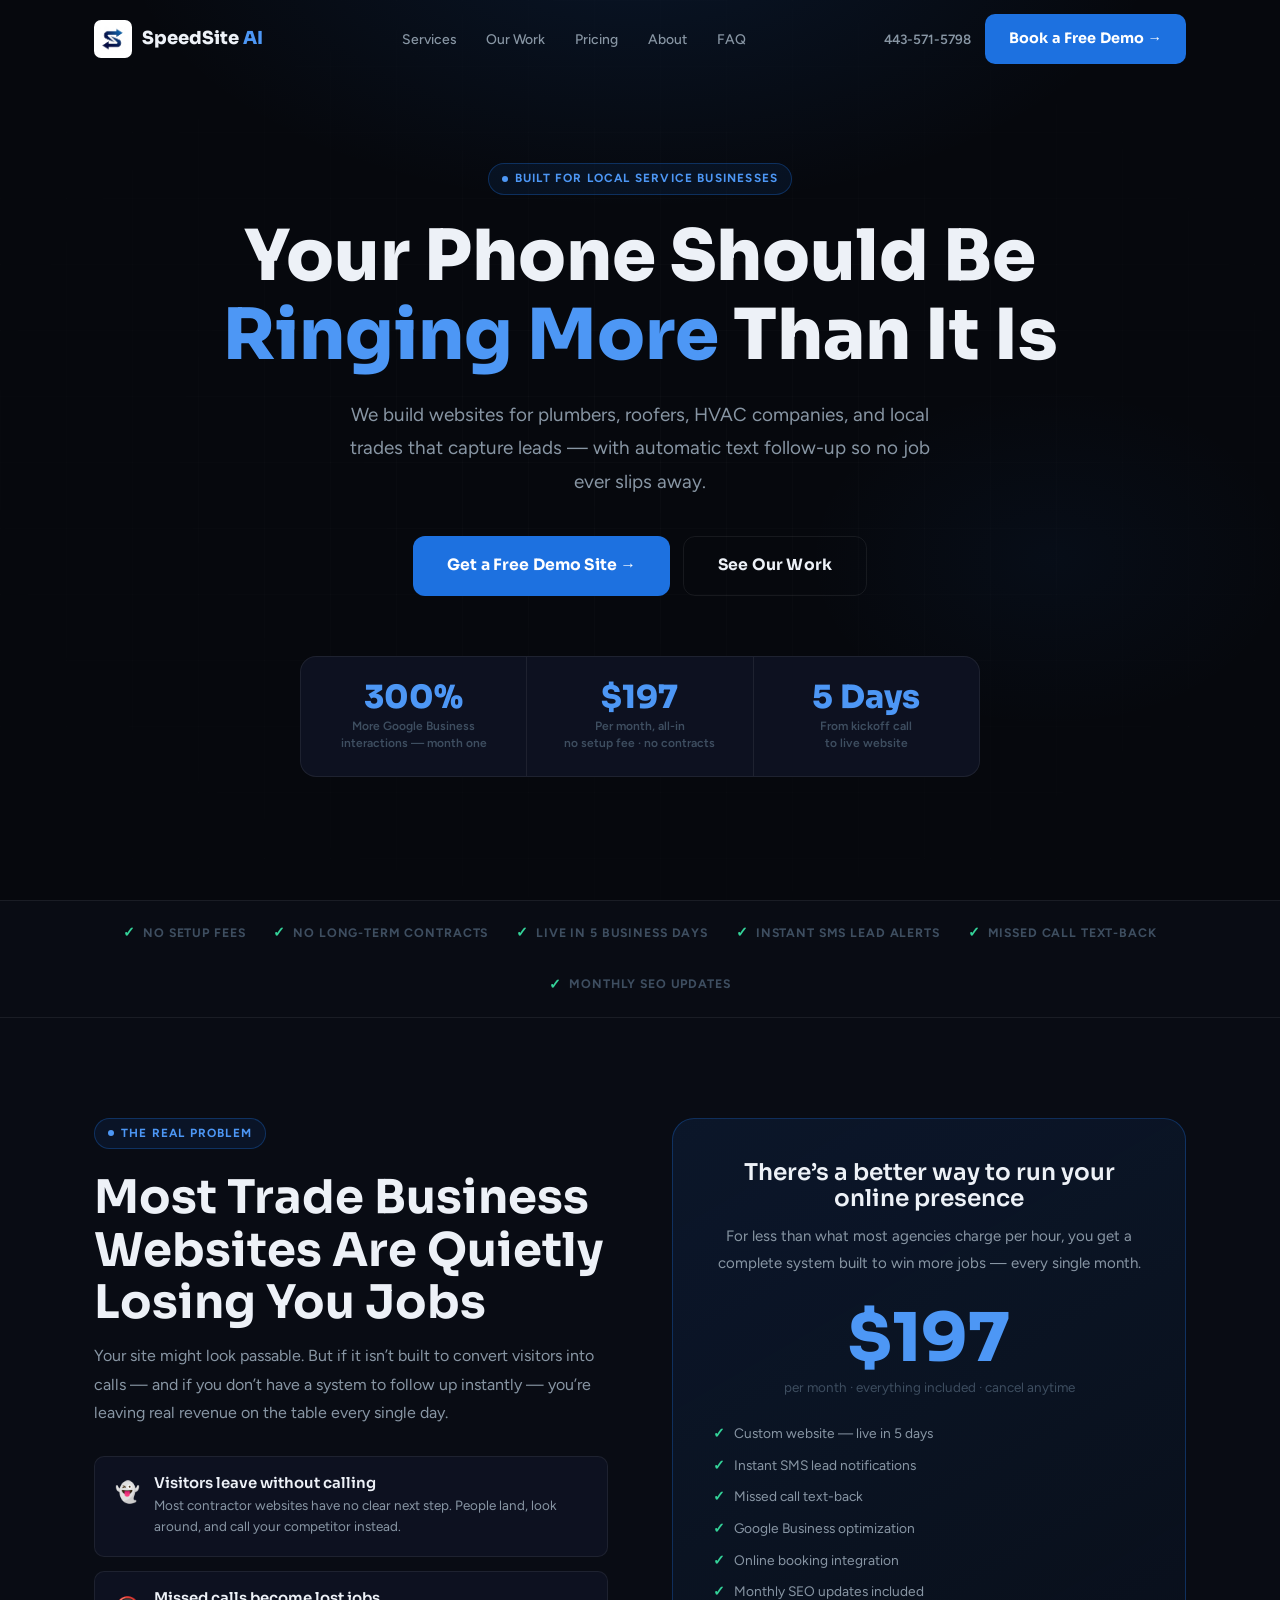
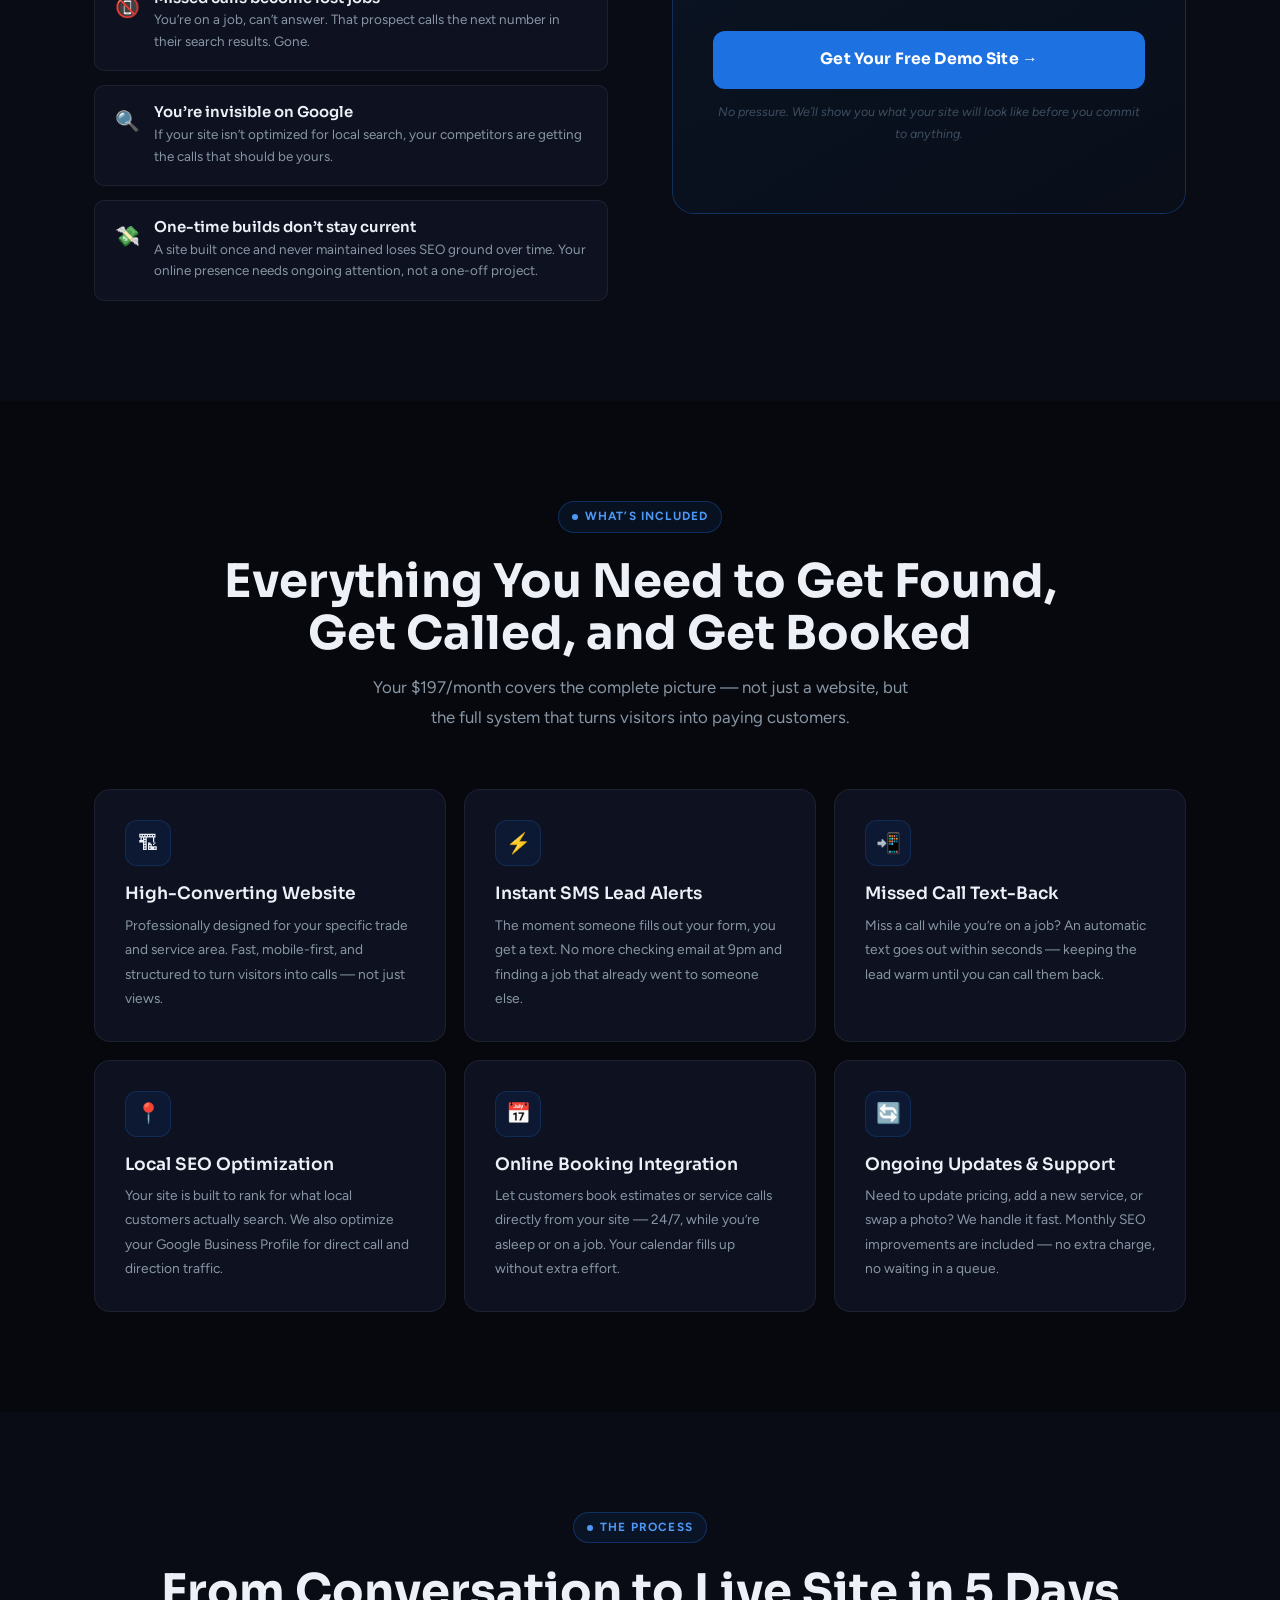
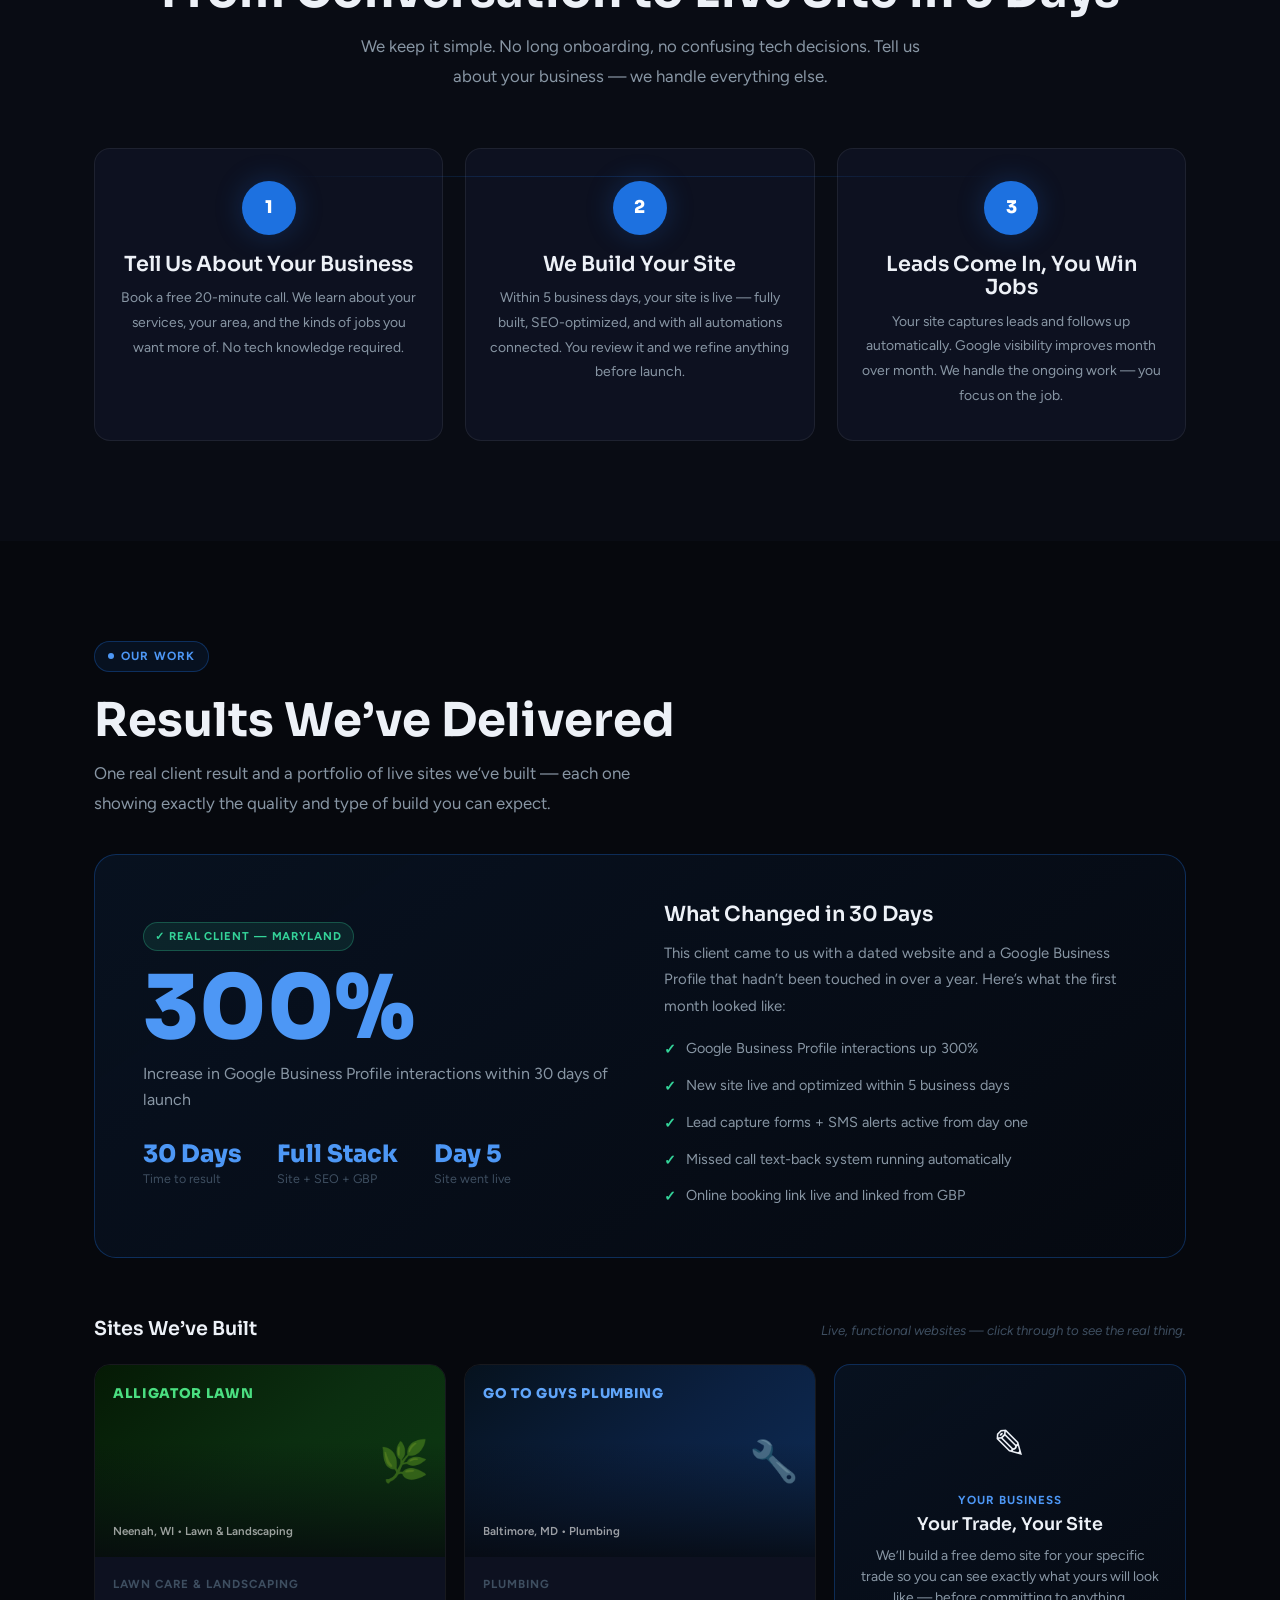
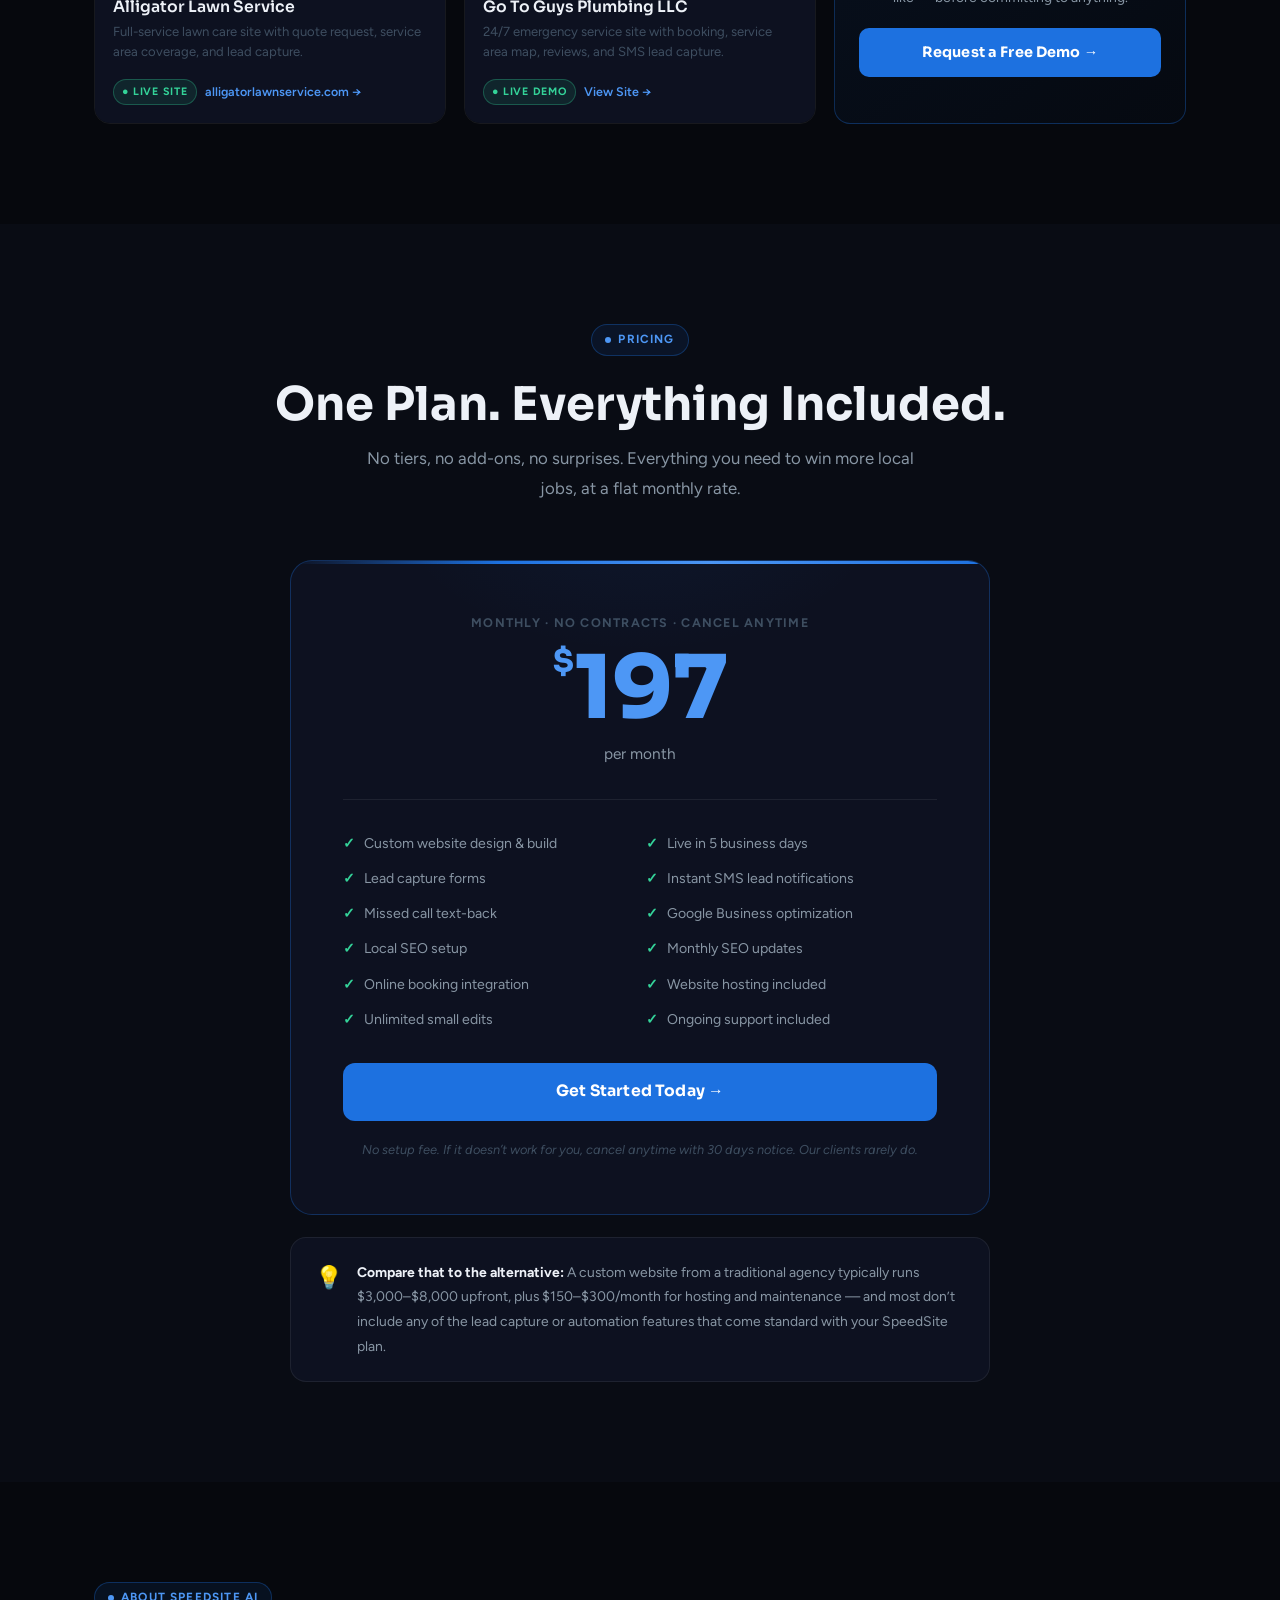
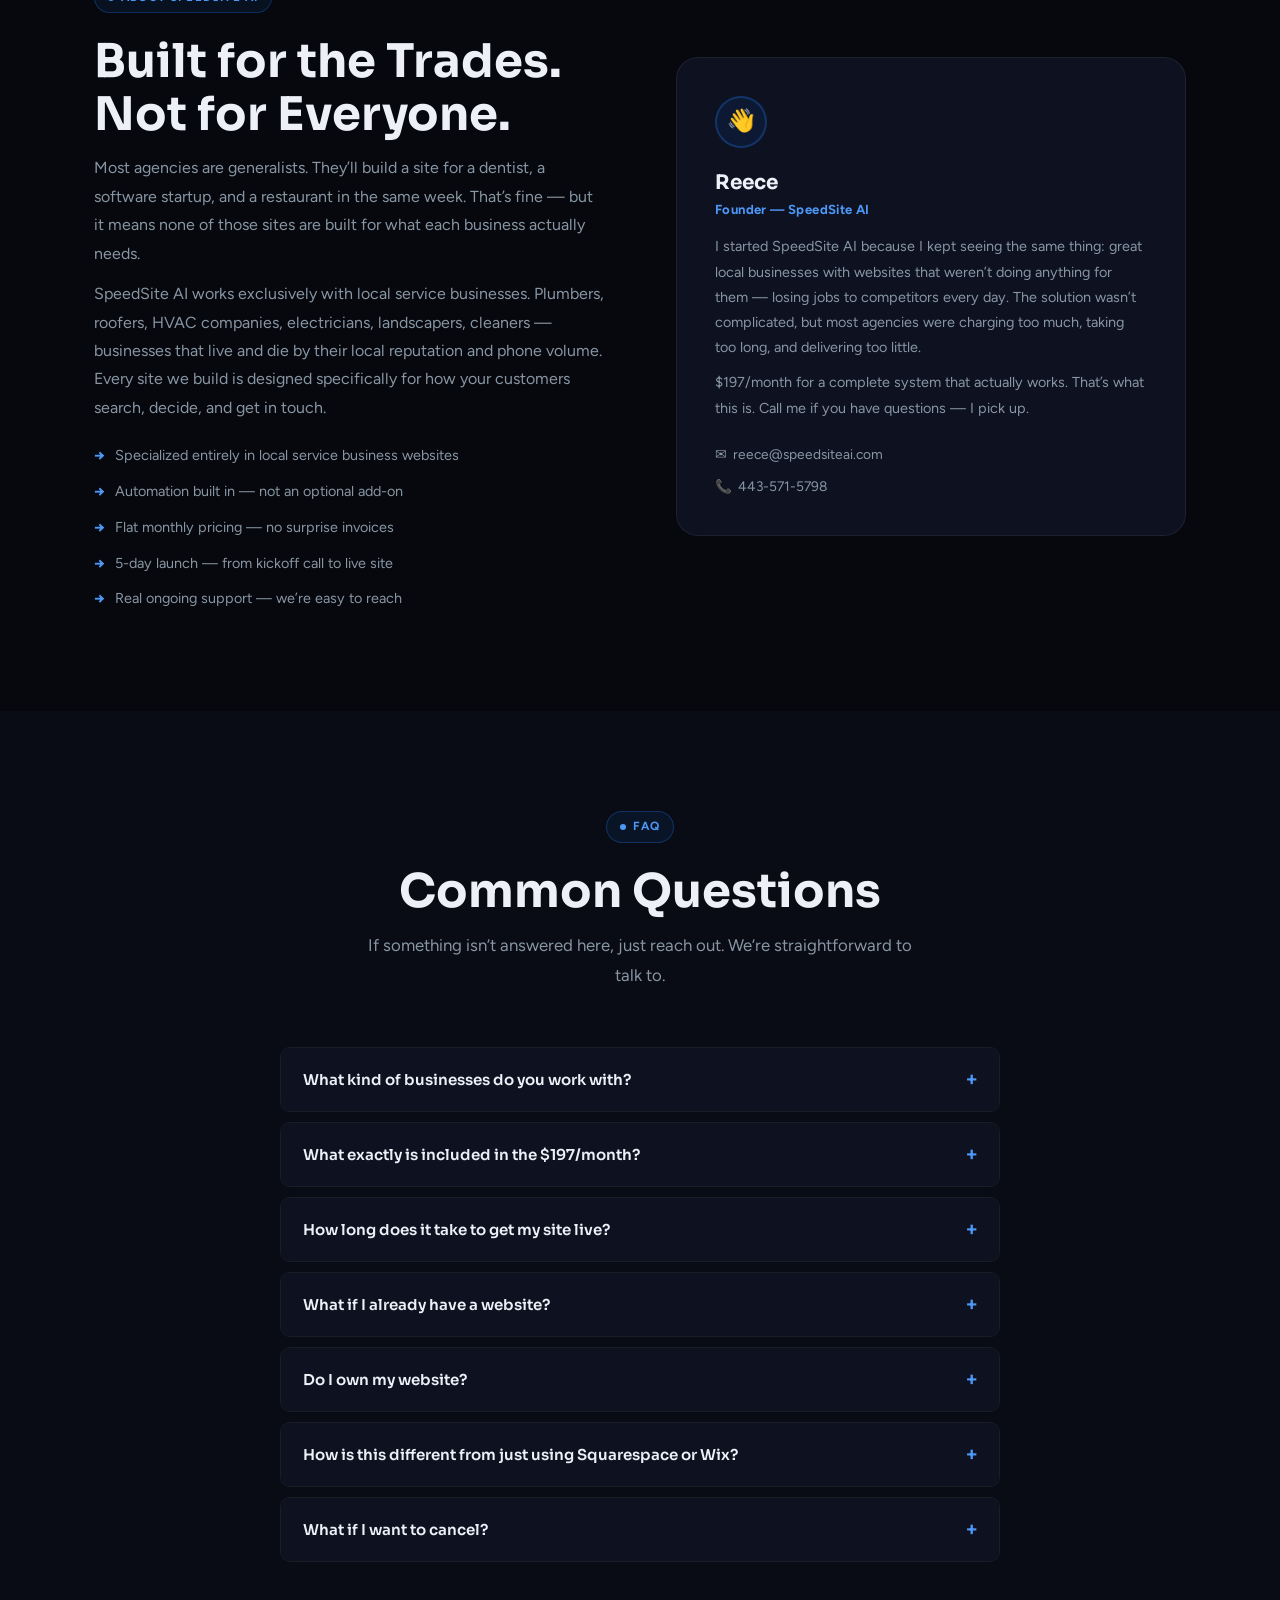
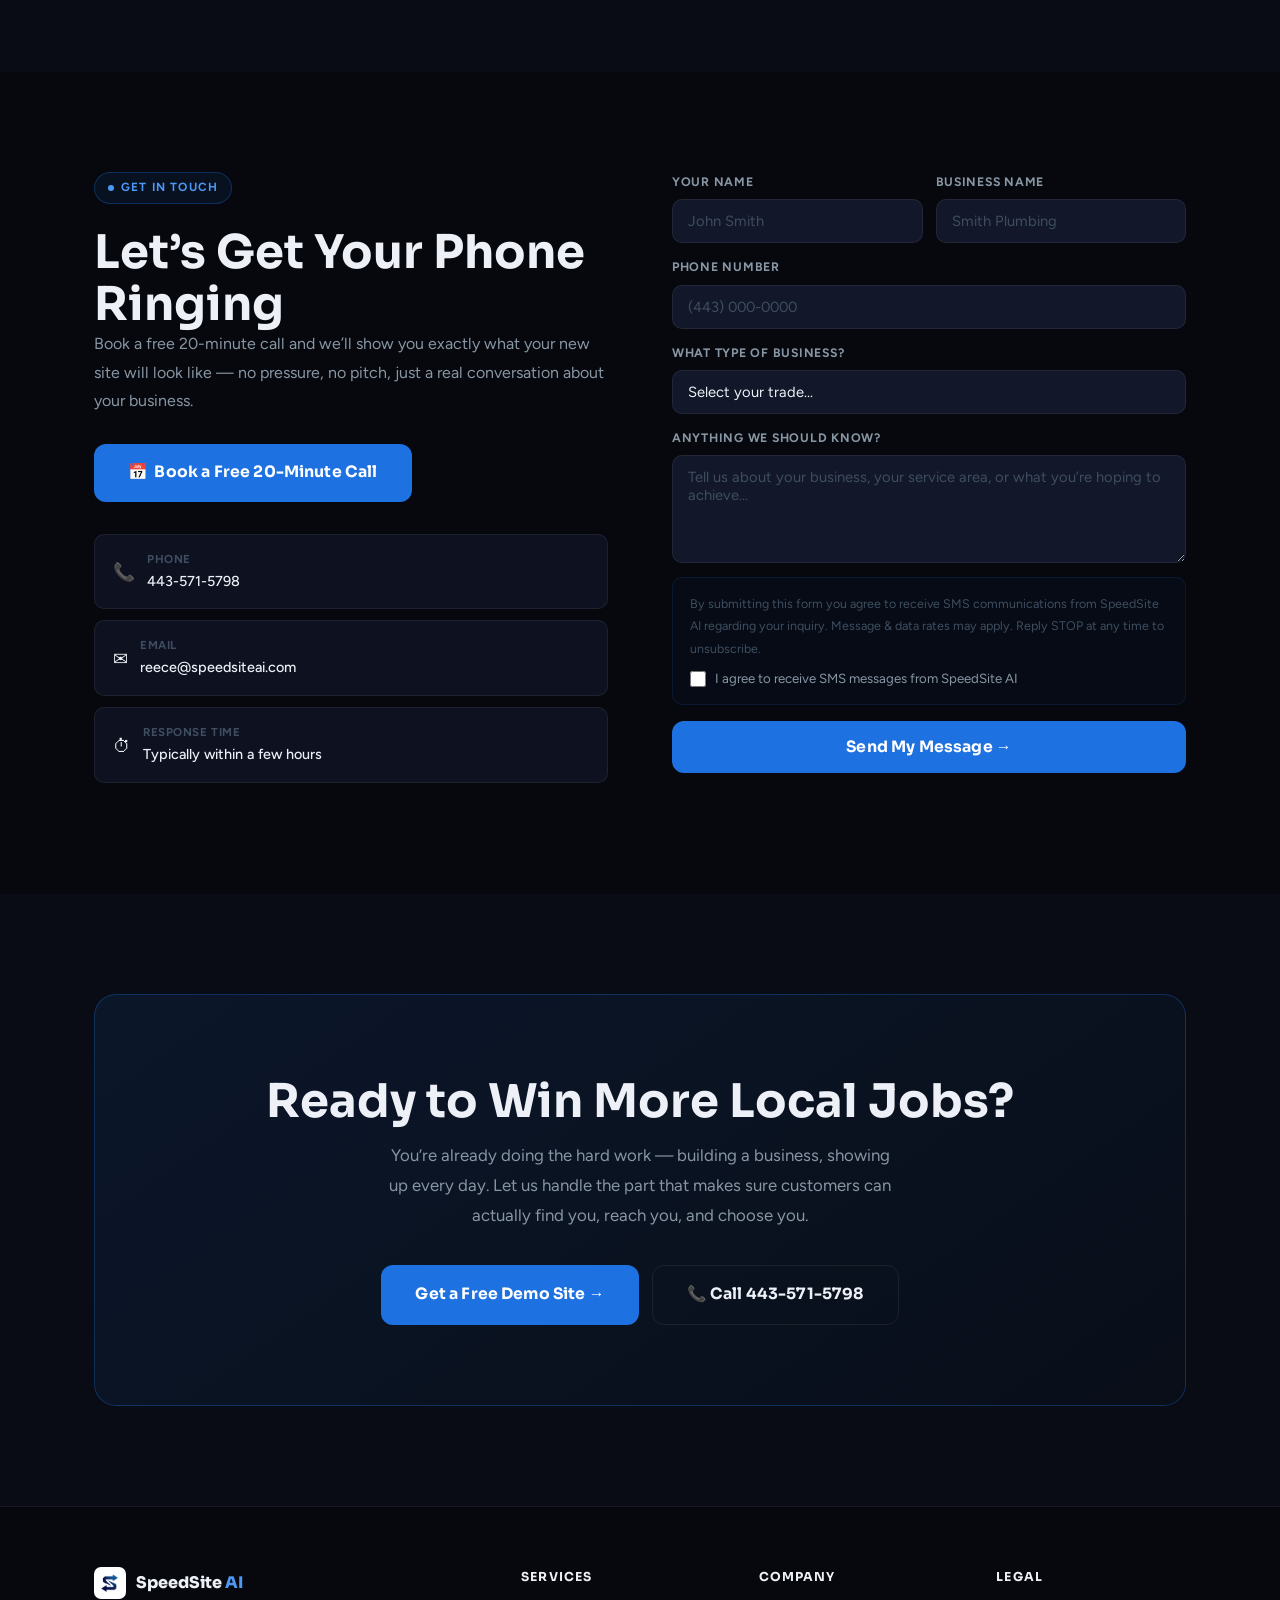
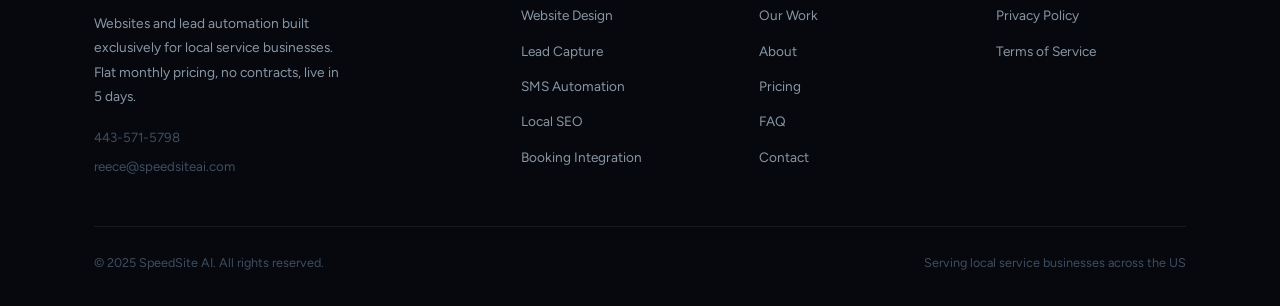
==== commit ae93b29e: "Rename speedsite-ai (1).html to index.html" ====
--- a/index.html
+++ b/index.html
@@ -3,177 +3,340 @@
 <head>
   <meta charset="UTF-8" />
   <meta name="viewport" content="width=device-width, initial-scale=1.0" />
-  <title>SpeedSite AI — AI-Powered Websites for Businesses Worldwide</title>
-  <meta name="description" content="SpeedSite AI builds high-quality, AI-powered websites for small and medium businesses worldwide. Automated lead capture, fast delivery, and real results." />
+  <title>SpeedSite AI — Websites That Win More Jobs for Local Service Businesses</title>
+  <meta name="description" content="SpeedSite AI builds high-converting websites for local service businesses. Lead capture, automatic SMS follow-up, local SEO, and booking integration — all for $197/month. Live in 5 days." />
   <link rel="preconnect" href="https://fonts.googleapis.com" />
   <link rel="preconnect" href="https://fonts.gstatic.com" crossorigin />
-  <link href="https://fonts.googleapis.com/css2?family=Syne:wght@400;600;700;800&family=DM+Sans:opsz,wght@9..40,300;9..40,400;9..40,500&display=swap" rel="stylesheet" />
+  <link href="https://fonts.googleapis.com/css2?family=Sora:wght@400;600;700;800&family=Figtree:ital,wght@0,400;0,500;0,600;1,400&display=swap" rel="stylesheet" />
   <style>
+    *, *::before, *::after { box-sizing: border-box; margin: 0; padding: 0; }
+    html { scroll-behavior: smooth; }
+
     :root {
-      --bg:#050b14;--bg2:#080f1c;--surface:#0d1929;--surface2:#101f33;
-      --border:rgba(0,180,255,.12);--cyan:#00c8f8;--teal:#00e5c0;
-      --text:#e8f4ff;--text-muted:#6b8aaa;--text-dim:#3a5570;
-      --glow:rgba(0,200,248,.15);--radius:12px;--radius-lg:20px;
-      --font-display:'Syne',sans-serif;--font-body:'DM Sans',sans-serif;
-    }
-    *,*::before,*::after{box-sizing:border-box;margin:0;padding:0}
-    html{scroll-behavior:smooth}
-    body{font-family:var(--font-body);background:var(--bg);color:var(--text);line-height:1.6;overflow-x:hidden}
-    h1,h2,h3,h4{font-family:var(--font-display);line-height:1.15;font-weight:700}
-    h1{font-size:clamp(2.2rem,6vw,4rem);font-weight:800}
-    h2{font-size:clamp(1.6rem,4vw,2.6rem)}
-    h3{font-size:clamp(1.1rem,2.5vw,1.4rem)}
-    p{color:#8fb3cc;line-height:1.75}
-    a{color:var(--cyan);text-decoration:none;transition:color .2s}
-    a:hover{color:var(--teal)}
-    .container{max-width:1140px;margin:0 auto;padding:0 24px}
-    .section{padding:90px 0}
-    .gradient-text{background:linear-gradient(135deg,var(--cyan) 0%,var(--teal) 100%);-webkit-background-clip:text;-webkit-text-fill-color:transparent;background-clip:text}
-    .badge{display:inline-flex;align-items:center;gap:6px;background:rgba(0,200,248,.08);border:1px solid rgba(0,200,248,.25);color:var(--cyan);font-size:.78rem;font-weight:600;letter-spacing:.08em;text-transform:uppercase;padding:6px 14px;border-radius:100px;margin-bottom:20px}
-    .btn{display:inline-flex;align-items:center;gap:8px;font-family:var(--font-display);font-weight:700;font-size:.95rem;padding:14px 28px;border-radius:var(--radius);border:none;cursor:pointer;transition:all .25s cubic-bezier(.4,0,.2,1);text-decoration:none}
-    .btn-primary{background:linear-gradient(135deg,var(--cyan),var(--teal));color:#050b14;box-shadow:0 0 30px rgba(0,200,248,.3)}
-    .btn-primary:hover{transform:translateY(-2px);box-shadow:0 0 50px rgba(0,200,248,.5);color:#050b14}
-    .btn-outline{background:transparent;color:var(--cyan);border:1.5px solid rgba(0,200,248,.4)}
-    .btn-outline:hover{background:rgba(0,200,248,.08);transform:translateY(-2px);color:var(--cyan)}
-    .btn-lg{padding:18px 38px;font-size:1.05rem;border-radius:14px}
-    .card{background:var(--surface);border:1px solid var(--border);border-radius:var(--radius-lg);padding:32px;transition:all .3s ease;position:relative;overflow:hidden}
-    .card:hover{border-color:rgba(0,200,248,.3);transform:translateY(-4px);box-shadow:0 20px 60px rgba(0,0,0,.4),0 0 40px rgba(0,200,248,.08)}
-
-    /* NAV */
-    nav{position:fixed;top:0;left:0;right:0;z-index:1000;padding:16px 0;transition:transform .35s cubic-bezier(.4,0,.2,1),background .3s,padding .3s,box-shadow .3s}
-    nav.scrolled{background:rgba(5,11,20,.94);backdrop-filter:blur(20px);-webkit-backdrop-filter:blur(20px);border-bottom:1px solid var(--border);padding:10px 0;box-shadow:0 4px 24px rgba(0,0,0,.3)}
-    nav.nav-hidden{transform:translateY(-110%)}
-    .nav-inner{display:flex;align-items:center;justify-content:space-between;max-width:1140px;margin:0 auto;padding:0 20px}
-    .nav-logo{font-family:var(--font-display);font-weight:800;font-size:1.2rem;color:var(--text);text-decoration:none;display:flex;align-items:center;gap:8px}
-    .nav-logo span{color:var(--cyan)}
-    .nav-logo img{width:32px;height:32px;object-fit:contain;filter:drop-shadow(0 0 8px rgba(0,200,248,.5))}
-    .nav-links{display:flex;align-items:center;gap:24px;list-style:none}
-    .nav-links a{color:var(--text-muted);font-size:.88rem;font-weight:500;transition:color .2s}
-    .nav-links a:hover{color:var(--text)}
-    .hamburger{display:none;flex-direction:column;gap:5px;cursor:pointer;padding:6px;background:none;border:none;z-index:1001}
-    .hamburger span{display:block;width:22px;height:2px;background:var(--text);border-radius:2px;transition:all .3s ease}
-    .hamburger.active span:nth-child(1){transform:translateY(7px) rotate(45deg)}
-    .hamburger.active span:nth-child(2){opacity:0;transform:scaleX(0)}
-    .hamburger.active span:nth-child(3){transform:translateY(-7px) rotate(-45deg)}
-    .mobile-menu{display:none;position:fixed;inset:0;background:rgba(5,11,20,.98);z-index:999;flex-direction:column;align-items:center;justify-content:center;gap:28px}
-    .mobile-menu.open{display:flex}
-    .mobile-menu a{font-family:var(--font-display);font-size:1.4rem;font-weight:700;color:var(--text);transition:color .2s}
-    .mobile-menu a:hover{color:var(--cyan)}
-    .mobile-menu-close{position:absolute;top:20px;right:20px;background:none;border:none;color:var(--text);font-size:1.5rem;cursor:pointer;padding:8px}
-
-    /* HERO */
-    .hero{min-height:100vh;display:flex;align-items:center;padding:120px 0 80px;position:relative;overflow:hidden}
-    .hero-bg{position:absolute;inset:0;background:radial-gradient(ellipse 80% 50% at 50% -10%,rgba(0,200,248,.12) 0%,transparent 60%),radial-gradient(ellipse 50% 60% at 10% 80%,rgba(0,102,255,.08) 0%,transparent 50%)}
-    .hero-grid{position:absolute;inset:0;background-image:linear-gradient(rgba(0,200,248,.03) 1px,transparent 1px),linear-gradient(90deg,rgba(0,200,248,.03) 1px,transparent 1px);background-size:60px 60px;mask-image:radial-gradient(ellipse 80% 80% at 50% 50%,black 0%,transparent 100%)}
-    .hero-content{position:relative;z-index:2;text-align:center;max-width:820px;margin:0 auto}
-    .hero-eyebrow{display:inline-flex;align-items:center;gap:8px;background:rgba(0,200,248,.06);border:1px solid rgba(0,200,248,.2);color:var(--cyan);font-size:.82rem;font-weight:600;letter-spacing:.1em;text-transform:uppercase;padding:8px 18px;border-radius:100px;margin-bottom:28px;animation:fadeInDown .6s ease both}
-    .dot{width:6px;height:6px;background:var(--teal);border-radius:50%;animation:pulse 2s infinite}
-    @keyframes pulse{0%,100%{opacity:1;transform:scale(1)}50%{opacity:.5;transform:scale(.8)}}
-    .hero h1{animation:fadeInUp .7s .1s ease both;margin-bottom:24px}
-    .hero p.lead{font-size:clamp(1rem,2vw,1.2rem);color:#7aa5c0;max-width:580px;margin:0 auto 40px;animation:fadeInUp .7s .2s ease both}
-    .hero-actions{display:flex;gap:16px;justify-content:center;flex-wrap:wrap;animation:fadeInUp .7s .3s ease both;margin-bottom:60px}
-    .hero-stats{display:flex;justify-content:center;gap:48px;flex-wrap:wrap;animation:fadeInUp .7s .4s ease both}
-    .hero-stat{text-align:center}
-    .hero-stat .num{font-family:var(--font-display);font-size:2rem;font-weight:800;background:linear-gradient(135deg,var(--cyan),var(--teal));-webkit-background-clip:text;-webkit-text-fill-color:transparent;background-clip:text;display:block}
-    .hero-stat .label{font-size:.82rem;color:var(--text-muted);letter-spacing:.05em}
-    @keyframes fadeInUp{from{opacity:0;transform:translateY(24px)}to{opacity:1;transform:translateY(0)}}
-    @keyframes fadeInDown{from{opacity:0;transform:translateY(-16px)}to{opacity:1;transform:translateY(0)}}
+      --bg:        #06080D;
+      --bg2:       #090C14;
+      --surface:   #0D1120;
+      --surface2:  #121729;
+      --border:    rgba(255,255,255,0.07);
+      --border-a:  rgba(29,113,224,0.32);
+      --blue:      #1D71E0;
+      --blue-lite: #4D97F5;
+      --blue-dim:  rgba(29,113,224,0.09);
+      --blue-glow: rgba(29,113,224,0.26);
+      --green:     #34D399;
+      --text:      #EDF1F7;
+      --text-muted:#8896A4;
+      --text-dim:  #3E4E60;
+      --r:         10px;
+      --r-lg:      16px;
+      --r-xl:      22px;
+      --fd:        'Sora', sans-serif;
+      --fb:        'Figtree', sans-serif;
+      --ease:      cubic-bezier(.4,0,.2,1);
+    }
+
+    body { font-family:var(--fb); background:var(--bg); color:var(--text); line-height:1.65; overflow-x:hidden; }
+    h1,h2,h3,h4 { font-family:var(--fd); line-height:1.13; font-weight:700; color:var(--text); }
+    h1 { font-size:clamp(2.5rem,5.5vw,4.4rem); font-weight:800; }
+    h2 { font-size:clamp(1.8rem,3.8vw,2.9rem); }
+    h3 { font-size:clamp(1.05rem,2vw,1.3rem); font-weight:600; }
+    p  { color:var(--text-muted); line-height:1.78; }
+    a  { color:var(--blue); text-decoration:none; transition:color .22s var(--ease); }
+    .container { max-width:1140px; margin:0 auto; padding:0 24px; }
+    .section    { padding:100px 0; }
+
+    .gt {
+      background: linear-gradient(135deg,#4D97F5 0%,#1D71E0 50%,#0A4BAF 100%);
+      -webkit-background-clip:text; -webkit-text-fill-color:transparent; background-clip:text;
+    }
+
+    /* BADGE */
+    .badge {
+      display:inline-flex; align-items:center; gap:7px;
+      background:var(--blue-dim); border:1px solid var(--border-a);
+      color:var(--blue-lite);
+      font-size:.74rem; font-weight:700; letter-spacing:.1em; text-transform:uppercase;
+      padding:5px 13px; border-radius:100px; margin-bottom:22px;
+    }
+    .bdot { width:6px; height:6px; background:var(--blue-lite); border-radius:50%; animation:blink 2.2s ease-in-out infinite; }
+    @keyframes blink { 0%,100%{opacity:1} 50%{opacity:.25} }
+
+    /* BUTTONS */
+    .btn {
+      display:inline-flex; align-items:center; gap:8px;
+      font-family:var(--fd); font-weight:700; font-size:.9rem;
+      padding:13px 24px; border-radius:var(--r);
+      border:none; cursor:pointer; transition:all .25s var(--ease);
+      text-decoration:none; letter-spacing:.01em; white-space:nowrap;
+    }
+    .btn-p { background:var(--blue); color:#fff; box-shadow:0 0 0 0 var(--blue-glow); }
+    .btn-p:hover { background:var(--blue-lite); color:#fff; transform:translateY(-2px); box-shadow:0 8px 30px var(--blue-glow); }
+    .btn-g { background:transparent; color:var(--text); border:1.5px solid var(--border); }
+    .btn-g:hover { border-color:rgba(255,255,255,.22); background:rgba(255,255,255,.04); transform:translateY(-2px); color:var(--text); }
+    .btn-lg { padding:16px 34px; font-size:.98rem; border-radius:12px; }
+
+    /* CARDS */
+    .card {
+      background:var(--surface); border:1px solid var(--border);
+      border-radius:var(--r-lg); padding:30px; transition:all .3s ease; position:relative; overflow:hidden;
+    }
+    .card:hover { border-color:var(--border-a); transform:translateY(-3px); box-shadow:0 16px 48px rgba(0,0,0,.6),0 0 0 1px rgba(29,113,224,.07); }
+
+    .sh { margin-bottom:56px; }
+    .sh.center { text-align:center; }
+    .sh p { max-width:560px; margin:14px auto 0; font-size:1.05rem; }
+    .sh.left p { margin-left:0; }
+
+    .check-list { list-style:none; display:flex; flex-direction:column; gap:12px; }
+    .check-list li { display:flex; align-items:flex-start; gap:10px; font-size:.9rem; color:var(--text-muted); }
+    .check-list li .ck { color:var(--green); font-weight:700; flex-shrink:0; margin-top:1px; }
+
+    /* ===== NAV ===== */
+    nav {
+      position:fixed; top:0; left:0; right:0; z-index:1000;
+      padding:14px 0; transition:background .3s,padding .3s,border-color .3s,transform .36s var(--ease);
+    }
+    nav.scrolled {
+      background:rgba(6,8,13,.94);
+      backdrop-filter:blur(22px); -webkit-backdrop-filter:blur(22px);
+      border-bottom:1px solid var(--border); padding:9px 0;
+    }
+    nav.hidden { transform:translateY(-115%); }
+    .ni { display:flex; align-items:center; justify-content:space-between; max-width:1140px; margin:0 auto; padding:0 24px; }
+
+    .logo { display:flex; align-items:center; gap:10px; text-decoration:none; }
+    .logo-img {
+      height:38px; width:38px; object-fit:contain;
+      border-radius:7px; background:#fff; padding:3px;
+      flex-shrink:0;
+    }
+    .logo-text { font-family:var(--fd); font-weight:800; font-size:1.12rem; color:var(--text); }
+    .logo-text em { font-style:normal; color:var(--blue-lite); }
+
+    .nl { display:flex; align-items:center; gap:30px; list-style:none; }
+    .nl a { color:var(--text-muted); font-size:.87rem; font-weight:500; transition:color .2s; }
+    .nl a:hover { color:var(--text); }
+    .nav-right { display:flex; align-items:center; gap:14px; }
+    .nav-ph { font-size:.84rem; font-weight:600; color:var(--text-muted); }
+    .nav-ph:hover { color:var(--blue-lite); }
+
+    .hbg { display:none; flex-direction:column; gap:5px; cursor:pointer; background:none; border:none; padding:6px; z-index:1001; }
+    .hbg span { display:block; width:22px; height:2px; background:var(--text); border-radius:2px; transition:all .3s; }
+    .hbg.active span:nth-child(1) { transform:translateY(7px) rotate(45deg); }
+    .hbg.active span:nth-child(2) { opacity:0; transform:scaleX(0); }
+    .hbg.active span:nth-child(3) { transform:translateY(-7px) rotate(-45deg); }
+    .mm { display:none; position:fixed; inset:0; background:rgba(6,8,13,.97); z-index:999; flex-direction:column; align-items:center; justify-content:center; gap:30px; }
+    .mm.open { display:flex; }
+    .mm a { font-family:var(--fd); font-size:1.5rem; font-weight:700; color:var(--text); }
+    .mm a:hover { color:var(--blue-lite); }
+    .mm-x { position:absolute; top:20px; right:24px; background:none; border:none; color:var(--text-muted); font-size:1.8rem; cursor:pointer; line-height:1; }
+
+    /* ===== HERO ===== */
+    .hero { min-height:100vh; display:flex; align-items:center; padding:130px 0 90px; position:relative; overflow:hidden; }
+    .hero-bg {
+      position:absolute; inset:0;
+      background:
+        radial-gradient(ellipse 68% 52% at 50% -8%,rgba(29,113,224,.13) 0%,transparent 60%),
+        radial-gradient(ellipse 38% 38% at 82% 62%,rgba(29,113,224,.05) 0%,transparent 50%);
+    }
+    .hero-grid {
+      position:absolute; inset:0;
+      background-image:linear-gradient(rgba(255,255,255,.02) 1px,transparent 1px),linear-gradient(90deg,rgba(255,255,255,.02) 1px,transparent 1px);
+      background-size:66px 66px;
+      mask-image:radial-gradient(ellipse 72% 72% at 50% 50%,black 0%,transparent 100%);
+    }
+    .hero-c { position:relative; z-index:2; text-align:center; max-width:860px; margin:0 auto; }
+    .hero-c h1 { margin-bottom:22px; }
+    .hero-c h1 em { font-style:normal; color:var(--blue-lite); }
+    .hero-lead { font-size:clamp(1rem,2vw,1.18rem); max-width:580px; margin:0 auto 38px; color:var(--text-muted); }
+    .hero-acts { display:flex; gap:13px; justify-content:center; flex-wrap:wrap; margin-bottom:60px; }
+    .hero-stats {
+      display:flex; justify-content:center; align-items:stretch; gap:0;
+      max-width:680px; margin:0 auto;
+      background:var(--surface); border:1px solid var(--border); border-radius:var(--r-lg); overflow:hidden;
+    }
+    .hstat { flex:1; text-align:center; padding:24px 16px; border-right:1px solid var(--border); }
+    .hstat:last-child { border-right:none; }
+    .hstat-num { font-family:var(--fd); font-size:2rem; font-weight:800; color:var(--blue-lite); display:block; line-height:1; margin-bottom:5px; }
+    .hstat-lbl { font-size:.75rem; color:var(--text-dim); font-weight:600; line-height:1.4; }
 
     /* TRUST BAR */
-    .trust-bar{padding:28px 0;border-top:1px solid var(--border);border-bottom:1px solid var(--border);background:var(--bg2)}
-    .trust-bar-inner{display:flex;justify-content:center;align-items:center;gap:40px;flex-wrap:wrap}
-    .trust-item{display:flex;align-items:center;gap:8px;font-size:.82rem;font-weight:600;color:var(--text-muted);letter-spacing:.05em;text-transform:uppercase}
-    .trust-item .icon{color:var(--teal)}
-
-    /* SECTIONS */
-    .section-header{text-align:center;margin-bottom:56px}
-    .section-header p{max-width:560px;margin:16px auto 0;font-size:1.05rem}
-    .services-grid{display:grid;grid-template-columns:repeat(auto-fit,minmax(300px,1fr));gap:24px}
-    .service-icon{width:52px;height:52px;background:linear-gradient(135deg,rgba(0,200,248,.15),rgba(0,229,192,.1));border:1px solid rgba(0,200,248,.2);border-radius:14px;display:flex;align-items:center;justify-content:center;font-size:1.4rem;margin-bottom:20px}
-    .steps{display:grid;grid-template-columns:repeat(auto-fit,minmax(220px,1fr));gap:32px}
-    .step{text-align:center}
-    .step-num{width:56px;height:56px;background:linear-gradient(135deg,var(--cyan),var(--teal));border-radius:50%;display:flex;align-items:center;justify-content:center;font-family:var(--font-display);font-weight:800;font-size:1.1rem;color:#050b14;margin:0 auto 20px;box-shadow:0 0 30px rgba(0,200,248,.3)}
+    .trust-bar { padding:20px 0; background:var(--bg2); border-top:1px solid var(--border); border-bottom:1px solid var(--border); }
+    .tb-inner { display:flex; align-items:center; justify-content:center; gap:28px; flex-wrap:wrap; }
+    .tb-item { display:flex; align-items:center; gap:7px; font-size:.77rem; font-weight:700; color:var(--text-dim); letter-spacing:.07em; text-transform:uppercase; }
+    .tb-item .ck { color:var(--green); font-size:.9rem; }
+
+    /* PROBLEM */
+    .problem-section { background:var(--bg2); }
+    .problem-grid { display:grid; grid-template-columns:1fr 1fr; gap:64px; align-items:start; }
+    .prob-points { list-style:none; display:flex; flex-direction:column; gap:14px; margin-top:28px; }
+    .prob-pt { display:flex; align-items:flex-start; gap:14px; padding:18px 20px; background:var(--surface); border:1px solid var(--border); border-radius:var(--r); transition:border-color .25s; }
+    .prob-pt:hover { border-color:var(--border-a); }
+    .prob-ic { font-size:1.25rem; flex-shrink:0; margin-top:1px; }
+    .prob-pt h4 { font-size:.93rem; margin-bottom:3px; font-weight:600; }
+    .prob-pt p  { font-size:.84rem; margin:0; line-height:1.6; }
+    .offer-box { background:linear-gradient(150deg,rgba(29,113,224,.11) 0%,rgba(29,113,224,.025) 100%); border:1px solid var(--border-a); border-radius:var(--r-xl); padding:40px; text-align:center; position:sticky; top:120px; }
+    .offer-box h3 { font-size:1.45rem; margin-bottom:12px; }
+    .offer-box > p { margin-bottom:28px; font-size:.94rem; }
+    .price-big { font-family:var(--fd); font-size:4.2rem; font-weight:800; color:var(--blue-lite); line-height:1; display:block; }
+    .price-per { font-size:.84rem; color:var(--text-dim); margin-bottom:24px; display:block; margin-top:4px; }
+    .offer-checks { list-style:none; text-align:left; margin-bottom:28px; display:flex; flex-direction:column; gap:9px; }
+    .offer-checks li { display:flex; align-items:center; gap:9px; font-size:.86rem; color:var(--text-muted); }
+    .offer-checks li .ck { color:var(--green); font-weight:700; }
+
+    /* SERVICES */
+    .svc-grid { display:grid; grid-template-columns:repeat(3,1fr); gap:18px; }
+    .svc-icon { width:46px; height:46px; background:var(--blue-dim); border:1px solid rgba(29,113,224,.22); border-radius:12px; display:flex; align-items:center; justify-content:center; font-size:1.25rem; margin-bottom:18px; }
+    .svc-card h3 { font-size:1.07rem; margin-bottom:9px; }
+    .svc-card p  { font-size:.86rem; }
+
+    /* HOW IT WORKS */
+    .how-section { background:var(--bg2); }
+    .steps-row { display:grid; grid-template-columns:repeat(3,1fr); gap:22px; position:relative; }
+    .steps-row::before { content:''; position:absolute; top:28px; left:17%; right:17%; height:1px; background:linear-gradient(90deg,transparent 0%,var(--blue) 30%,var(--blue) 70%,transparent 100%); opacity:.2; }
+    .step { text-align:center; padding:32px 22px; background:var(--surface); border:1px solid var(--border); border-radius:var(--r-lg); transition:all .25s; }
+    .step:hover { border-color:var(--border-a); transform:translateY(-3px); }
+    .step-n { width:54px; height:54px; background:var(--blue); border-radius:50%; display:flex; align-items:center; justify-content:center; font-family:var(--fd); font-weight:800; font-size:1.1rem; color:#fff; margin:0 auto 18px; box-shadow:0 0 28px var(--blue-glow); }
+    .step h3 { margin-bottom:9px; }
+    .step p  { font-size:.87rem; }
+
+    /* WORK */
+    .cs-featured { background:linear-gradient(145deg,rgba(29,113,224,.09) 0%,rgba(29,113,224,.02) 100%); border:1px solid var(--border-a); border-radius:var(--r-xl); padding:48px; margin-bottom:60px; display:grid; grid-template-columns:1fr 1fr; gap:48px; align-items:center; }
+    .cs-tag { display:inline-block; background:rgba(52,211,153,.1); border:1px solid rgba(52,211,153,.28); color:#34D399; font-size:.71rem; font-weight:700; letter-spacing:.08em; text-transform:uppercase; padding:4px 11px; border-radius:100px; margin-bottom:14px; }
+    .cs-num { font-family:var(--fd); font-size:clamp(3.5rem,8vw,5.5rem); font-weight:800; color:var(--blue-lite); line-height:1; display:block; }
+    .cs-lbl { font-size:1rem; color:var(--text-muted); margin-top:8px; }
+    .cs-stats { display:flex; gap:36px; margin-top:28px; flex-wrap:wrap; }
+    .cs-stat h4 { font-family:var(--fd); font-size:1.5rem; font-weight:800; color:var(--blue-lite); }
+    .cs-stat p { font-size:.78rem; margin:0; color:var(--text-dim); }
+    .demos-hdr { display:flex; align-items:baseline; justify-content:space-between; margin-bottom:22px; gap:16px; flex-wrap:wrap; }
+    .demos-note { font-size:.83rem; color:var(--text-dim); font-style:italic; }
+    .demos-grid { display:grid; grid-template-columns:repeat(3,1fr); gap:18px; }
+    .demo-card { border-radius:var(--r-lg); overflow:hidden; border:1px solid var(--border); transition:all .3s; }
+    .demo-card:hover { border-color:var(--border-a); transform:translateY(-4px); box-shadow:0 22px 60px rgba(0,0,0,.55); }
+    .demo-thumb { height:192px; display:flex; align-items:flex-start; justify-content:flex-start; padding:18px; position:relative; overflow:hidden; }
+    .demo-thumb::after { content:''; position:absolute; inset:0; background:linear-gradient(to bottom,transparent 40%,rgba(6,8,13,.82) 100%); }
+    .demo-thumb-label { font-family:var(--fd); font-weight:800; font-size:.84rem; letter-spacing:.05em; z-index:2; position:relative; }
+    .demo-thumb-meta { position:absolute; bottom:14px; left:18px; z-index:3; }
+    .demo-thumb-meta span { font-size:.72rem; color:rgba(255,255,255,.6); font-weight:600; }
+    .demo-body { padding:18px; background:var(--surface); }
+    .demo-type { font-size:.73rem; font-weight:700; color:var(--text-dim); letter-spacing:.08em; text-transform:uppercase; margin-bottom:5px; }
+    .demo-body h4 { font-size:.98rem; margin-bottom:5px; font-weight:600; }
+    .demo-body p  { font-size:.82rem; color:var(--text-dim); margin:0; line-height:1.5; }
+    .demo-tag { display:inline-block; background:rgba(255,255,255,.04); border:1px solid var(--border); color:var(--text-dim); font-size:.67rem; font-weight:700; letter-spacing:.07em; text-transform:uppercase; padding:3px 8px; border-radius:100px; margin-top:9px; }
+    .live-tag { background:rgba(52,211,153,.1); border-color:rgba(52,211,153,.3); color:#34D399; }
+    .demo-link { display:inline-flex; align-items:center; gap:5px; font-size:.78rem; color:var(--blue-lite); margin-top:9px; font-weight:600; transition:color .2s; }
+    .demo-link:hover { color:var(--blue-lite); opacity:.8; }
+
+    /* PRICING */
+    .pricing-section { background:var(--bg2); }
+    .pricing-wrap { max-width:700px; margin:0 auto; }
+    .pricing-card { background:var(--surface); border:1.5px solid var(--border-a); border-radius:var(--r-xl); padding:52px; text-align:center; position:relative; overflow:hidden; }
+    .pricing-card::before { content:''; position:absolute; top:0; left:0; right:0; height:3px; background:linear-gradient(90deg,transparent 0%,var(--blue) 30%,var(--blue-lite) 60%,var(--blue) 100%); }
+    .pricing-card::after { content:''; position:absolute; inset:0; background:radial-gradient(ellipse 60% 40% at 50% -10%,rgba(29,113,224,.07) 0%,transparent 60%); pointer-events:none; }
+    .pr-label { font-size:.78rem; font-weight:700; color:var(--text-dim); letter-spacing:.1em; text-transform:uppercase; margin-bottom:12px; }
+    .pr-amount { font-family:var(--fd); font-size:5.5rem; font-weight:800; color:var(--blue-lite); line-height:1; }
+    .pr-amount sup { font-size:2rem; vertical-align:top; margin-top:12px; }
+    .pr-per { font-size:.96rem; color:var(--text-muted); margin:8px 0 0; }
+    .pr-divider { height:1px; background:var(--border); margin:32px 0; }
+    .pr-feats { display:grid; grid-template-columns:1fr 1fr; gap:12px; text-align:left; margin-bottom:32px; }
+    .pr-feat { display:flex; align-items:center; gap:9px; font-size:.88rem; color:var(--text-muted); }
+    .pr-feat .ck { color:var(--green); font-weight:700; flex-shrink:0; }
+    .pr-note { font-size:.8rem; color:var(--text-dim); margin-top:18px; font-style:italic; }
+    .compare-box { margin-top:22px; padding:22px 24px; background:var(--surface); border:1px solid var(--border); border-radius:var(--r-lg); display:flex; align-items:flex-start; gap:14px; }
+    .compare-box .icon { font-size:1.4rem; flex-shrink:0; }
+    .compare-box p { font-size:.87rem; color:var(--text-muted); margin:0; }
+    .compare-box strong { color:var(--text); }
+
+    /* ABOUT */
+    .about-grid { display:grid; grid-template-columns:1fr 1fr; gap:72px; align-items:center; }
+    .arrow-list { list-style:none; display:flex; flex-direction:column; gap:12px; margin-top:22px; }
+    .arrow-list li { display:flex; align-items:flex-start; gap:10px; font-size:.9rem; color:var(--text-muted); }
+    .arrow-list li::before { content:'→'; color:var(--blue-lite); font-weight:800; flex-shrink:0; }
+    .about-card { background:var(--surface); border:1px solid var(--border); border-radius:var(--r-xl); padding:38px; }
+    .about-avatar { width:52px; height:52px; background:var(--blue-dim); border:2px solid var(--border-a); border-radius:50%; display:flex; align-items:center; justify-content:center; font-size:1.4rem; margin-bottom:18px; }
+    .about-name { font-family:var(--fd); font-size:1.25rem; font-weight:700; }
+    .about-role { font-size:.82rem; color:var(--blue-lite); font-weight:700; margin-bottom:14px; letter-spacing:.03em; }
+    .about-card p { font-size:.9rem; line-height:1.75; }
+    .about-links { margin-top:22px; display:flex; flex-direction:column; gap:9px; }
+    .about-link { display:flex; align-items:center; gap:9px; font-size:.86rem; color:var(--text-muted); transition:color .2s; }
+    .about-link:hover { color:var(--blue-lite); }
 
     /* FAQ */
-    .faq-list{max-width:740px;margin:0 auto}
-    .faq-item{border:1px solid var(--border);border-radius:var(--radius);margin-bottom:12px;overflow:hidden;transition:border-color .3s}
-    .faq-item.open{border-color:rgba(0,200,248,.3)}
-    .faq-q{width:100%;background:var(--surface);border:none;padding:20px 24px;text-align:left;cursor:pointer;display:flex;justify-content:space-between;align-items:center;gap:16px;font-family:var(--font-display);font-weight:600;font-size:.95rem;color:var(--text);transition:background .2s;line-height:1.4}
-    .faq-q:hover{background:var(--surface2)}
-    .faq-icon{color:var(--cyan);font-size:1.2rem;transition:transform .35s cubic-bezier(.4,0,.2,1);flex-shrink:0;min-width:20px;text-align:center}
-    .faq-item.open .faq-icon{transform:rotate(45deg)}
-    .faq-a{max-height:0;overflow:hidden;transition:max-height .4s ease,padding-bottom .3s;background:var(--surface);padding:0 24px;padding-bottom:0;color:#8fb3cc;font-size:.92rem;line-height:1.7}
-
-    /* FORM */
-    .form-grid{display:grid;grid-template-columns:1fr 1fr;gap:20px}
-    .form-full{grid-column:1/-1}
-    .form-group{display:flex;flex-direction:column;gap:8px}
-    .form-group label{font-size:.85rem;font-weight:600;color:var(--text-muted);letter-spacing:.04em;text-transform:uppercase}
-    .form-group input,.form-group textarea,.form-group select{background:var(--surface2);border:1.5px solid var(--border);border-radius:var(--radius);padding:14px 16px;color:var(--text);font-family:var(--font-body);font-size:.95rem;transition:border-color .2s,box-shadow .2s;outline:none;-webkit-appearance:none}
-    .form-group input::placeholder,.form-group textarea::placeholder{color:var(--text-dim)}
-    .form-group input:focus,.form-group textarea:focus{border-color:var(--cyan);box-shadow:0 0 0 3px rgba(0,200,248,.1)}
-    .form-group textarea{resize:vertical;min-height:120px}
-    .sms-consent{background:rgba(0,200,248,.04);border:1px solid rgba(0,200,248,.15);border-radius:var(--radius);padding:18px 20px;grid-column:1/-1}
-    .sms-consent-text{font-size:.82rem;color:var(--text-muted);line-height:1.6;margin-bottom:12px}
-    .checkbox-row{display:flex;align-items:flex-start;gap:10px;cursor:pointer}
-    .checkbox-row input[type="checkbox"]{width:18px;height:18px;border:1.5px solid rgba(0,200,248,.4);border-radius:4px;background:var(--surface2);cursor:pointer;flex-shrink:0;margin-top:2px;accent-color:var(--cyan)}
-    .checkbox-row span{font-size:.88rem;color:#8fb3cc;line-height:1.5}
-    .form-success{display:none;text-align:center;padding:48px 32px}
-    .form-success.show{display:block}
+    .faq-section { background:var(--bg2); }
+    .faq-wrap { max-width:720px; margin:0 auto; }
+    .faq-item { border:1px solid var(--border); border-radius:var(--r); margin-bottom:10px; overflow:hidden; transition:border-color .3s; }
+    .faq-item.open { border-color:var(--border-a); }
+    .faq-q { width:100%; background:var(--surface); border:none; padding:19px 22px; text-align:left; cursor:pointer; display:flex; justify-content:space-between; align-items:center; gap:16px; font-family:var(--fd); font-weight:600; font-size:.94rem; color:var(--text); transition:background .2s; }
+    .faq-q:hover { background:var(--surface2); }
+    .faq-ic { color:var(--blue-lite); font-size:1.2rem; transition:transform .35s var(--ease); flex-shrink:0; }
+    .faq-item.open .faq-ic { transform:rotate(45deg); }
+    .faq-a { max-height:0; overflow:hidden; transition:max-height .4s ease,padding-bottom .3s; background:var(--surface); padding:0 22px; color:var(--text-muted); font-size:.9rem; line-height:1.78; }
+
+    /* CONTACT */
+    .contact-grid { display:grid; grid-template-columns:1fr 1fr; gap:64px; align-items:start; }
+    .contact-info h2 { margin-bottom:14px; }
+    .contact-info > p { margin-bottom:28px; font-size:1rem; }
+    .contact-detail { display:flex; align-items:center; gap:12px; padding:15px 18px; background:var(--surface); border:1px solid var(--border); border-radius:var(--r); margin-bottom:11px; transition:border-color .22s; }
+    .contact-detail:hover { border-color:var(--border-a); }
+    .cd-icon { font-size:1.1rem; flex-shrink:0; }
+    .cd-lbl { font-size:.72rem; color:var(--text-dim); font-weight:700; text-transform:uppercase; letter-spacing:.05em; }
+    .cd-val { font-size:.9rem; color:var(--text); font-weight:500; margin-top:1px; }
+    .form-group { display:flex; flex-direction:column; gap:7px; margin-bottom:14px; }
+    .form-group label { font-size:.77rem; font-weight:700; color:var(--text-muted); letter-spacing:.06em; text-transform:uppercase; }
+    .form-group input, .form-group textarea, .form-group select { background:var(--surface2); border:1.5px solid var(--border); border-radius:var(--r); padding:12px 15px; color:var(--text); font-family:var(--fb); font-size:.92rem; transition:border-color .2s,box-shadow .2s; outline:none; appearance:none; }
+    .form-group input::placeholder, .form-group textarea::placeholder { color:var(--text-dim); }
+    .form-group input:focus, .form-group textarea:focus, .form-group select:focus { border-color:var(--blue); box-shadow:0 0 0 3px rgba(29,113,224,.12); }
+    .form-group textarea { resize:vertical; min-height:108px; }
+    .form-row { display:grid; grid-template-columns:1fr 1fr; gap:13px; }
+    .sms-box { background:rgba(29,113,224,.04); border:1px solid rgba(29,113,224,.14); border-radius:var(--r); padding:15px 17px; margin-bottom:16px; }
+    .sms-box p { font-size:.78rem; color:var(--text-dim); margin-bottom:9px; }
+    .cbx-row { display:flex; align-items:flex-start; gap:9px; cursor:pointer; }
+    .cbx-row input[type="checkbox"] { width:16px; height:16px; flex-shrink:0; margin-top:2px; accent-color:var(--blue); cursor:pointer; }
+    .cbx-row span { font-size:.83rem; color:var(--text-muted); line-height:1.5; }
+
+    /* CTA */
+    .cta-section { background:var(--bg2); }
+    .cta-box { background:linear-gradient(145deg,rgba(29,113,224,.11) 0%,rgba(29,113,224,.025) 100%); border:1px solid var(--border-a); border-radius:var(--r-xl); padding:80px 48px; text-align:center; }
+    .cta-box h2 { margin-bottom:14px; }
+    .cta-box > p { max-width:520px; margin:0 auto 34px; font-size:1.05rem; }
+    .cta-acts { display:flex; justify-content:center; gap:13px; flex-wrap:wrap; }
 
     /* FOOTER */
-    footer{border-top:1px solid var(--border);padding:60px 0 32px;background:var(--bg2)}
-    .footer-grid{display:grid;grid-template-columns:2fr 1fr 1fr 1fr;gap:48px;margin-bottom:48px}
-    .footer-brand p{font-size:.9rem;color:var(--text-muted);margin:12px 0 20px;max-width:280px}
-    .footer-col h4{font-size:.82rem;font-weight:700;letter-spacing:.1em;text-transform:uppercase;color:var(--text-muted);margin-bottom:16px}
-    .footer-col ul{list-style:none}
-    .footer-col li{margin-bottom:10px}
-    .footer-col a{color:#5a7d96;font-size:.9rem;transition:color .2s}
-    .footer-col a:hover{color:var(--cyan)}
-    .footer-bottom{border-top:1px solid var(--border);padding-top:28px;display:flex;justify-content:space-between;align-items:center;flex-wrap:wrap;gap:12px;font-size:.82rem;color:var(--text-dim)}
-
-    /* CTA BAND */
-    .cta-band{background:linear-gradient(135deg,rgba(0,200,248,.08) 0%,rgba(0,229,192,.06) 100%);border-top:1px solid var(--border);border-bottom:1px solid var(--border);padding:80px 0;text-align:center}
-    .cta-band p{max-width:480px;margin:16px auto 32px}
-
-    /* FADE IN */
-    .fade-in{opacity:1;transform:translateY(0);transition:opacity .7s ease,transform .7s ease}
-    .js-loaded .fade-in{opacity:0;transform:translateY(30px)}
-    .js-loaded .fade-in.visible{opacity:1;transform:translateY(0)}
-
-    /* PRICING GRID */
-    .pricing-grid{display:grid;grid-template-columns:repeat(2,1fr);gap:24px;max-width:800px;margin:0 auto}
-    @media(max-width:640px){.pricing-grid{grid-template-columns:1fr}}
-
-    /* RESPONSIVE */
-    @media(max-width:900px){.footer-grid{grid-template-columns:1fr 1fr}}
-    @media(max-width:768px){
-      .nav-links,.nav-inner > .btn-primary{display:none}
-      .hamburger{display:flex}
-      .hero{padding:100px 0 60px;min-height:auto}
-      .hero p.lead{font-size:1rem}
-      .hero-actions{flex-direction:column;align-items:center;gap:12px}
-      .hero-actions .btn{width:100%;max-width:320px;justify-content:center}
-      .hero-stat .num{font-size:1.6rem}
-      .trust-item{font-size:.75rem}
-      .services-grid{grid-template-columns:1fr}
-      .steps{grid-template-columns:1fr 1fr;gap:20px}
-      .section{padding:56px 0}
-      .section-header{margin-bottom:36px}
-      .card{padding:24px}
-      .form-grid{grid-template-columns:1fr}
-      .form-full{grid-column:1}
-      .footer-grid{grid-template-columns:1fr;gap:28px}
-      .footer-bottom{flex-direction:column;text-align:center;gap:6px}
-      .btn-lg{padding:16px 24px;font-size:1rem}
-    }
-    @media(max-width:480px){
-      .container{padding:0 16px}
-      .steps{grid-template-columns:1fr}
-      .hero-stats{display:grid;grid-template-columns:1fr 1fr;gap:16px}
-      .trust-bar-inner{flex-direction:column;gap:12px;align-items:flex-start}
-      .faq-q{font-size:.88rem;padding:16px 18px}
-      .card{padding:20px}
+    footer { padding:60px 0 32px; border-top:1px solid var(--border); }
+    .footer-grid { display:grid; grid-template-columns:2fr 1fr 1fr 1fr; gap:48px; margin-bottom:48px; }
+    .footer-brand p { font-size:.86rem; margin:12px 0 18px; max-width:250px; color:var(--text-muted); }
+    .footer-links { display:flex; flex-direction:column; gap:7px; margin-top:4px; }
+    .footer-links a { font-size:.83rem; color:var(--text-dim); }
+    .footer-links a:hover { color:var(--blue-lite); }
+    .footer-col h5 { font-family:var(--fd); font-size:.77rem; font-weight:700; color:var(--text); letter-spacing:.09em; text-transform:uppercase; margin-bottom:15px; }
+    .footer-col ul { list-style:none; display:flex; flex-direction:column; gap:9px; }
+    .footer-col ul li a { font-size:.85rem; color:var(--text-muted); transition:color .2s; }
+    .footer-col ul li a:hover { color:var(--blue-lite); }
+    .footer-btm { padding-top:26px; border-top:1px solid var(--border); display:flex; justify-content:space-between; align-items:center; flex-wrap:wrap; gap:12px; font-size:.79rem; color:var(--text-dim); }
+
+    .fi { opacity:0; transform:translateY(18px); transition:opacity .62s ease,transform .62s ease; }
+    .fi.visible { opacity:1; transform:none; }
+
+    @media (max-width:960px) {
+      .problem-grid, .about-grid, .contact-grid, .cs-featured { grid-template-columns:1fr; gap:36px; }
+      .svc-grid, .steps-row, .demos-grid { grid-template-columns:1fr 1fr; }
+      .footer-grid { grid-template-columns:1fr 1fr; gap:36px; }
+      .pr-feats { grid-template-columns:1fr; }
+      .nl, .nav-ph { display:none; }
+      .hbg { display:flex; }
+      .offer-box { position:static; }
+    }
+    @media (max-width:600px) {
+      h1 { font-size:2.2rem; }
+      .svc-grid, .steps-row, .demos-grid, .footer-grid { grid-template-columns:1fr; }
+      .hero-stats { flex-direction:column; }
+      .hstat { border-right:none; border-bottom:1px solid var(--border); }
+      .hstat:last-child { border-bottom:none; }
+      .pricing-card { padding:30px 22px; }
+      .pr-amount { font-size:4rem; }
+      .cta-box { padding:48px 24px; }
+      .cs-featured { padding:26px; }
+      .form-row { grid-template-columns:1fr; }
     }
   </style>
 </head>
@@ -181,53 +344,66 @@
 
 <!-- NAV -->
 <nav id="mainNav">
-  <div class="nav-inner">
-    <a href="#" class="nav-logo">
-      <img src="[data-uri]" alt="SpeedSite AI Logo" />
-      Speed<span>Site</span> AI
+  <div class="ni">
+    <a href="#" class="logo">
+      <img src="[data-uri]" alt="SpeedSite AI Logo" class="logo-img" />
+      <span class="logo-text">SpeedSite<em> AI</em></span>
     </a>
-    <ul class="nav-links">
-      <li><a href="#">Home</a></li>
+    <ul class="nl">
       <li><a href="#services">Services</a></li>
-      <li><a href="#how-it-works">How It Works</a></li>
+      <li><a href="#work">Our Work</a></li>
       <li><a href="#pricing">Pricing</a></li>
-      <li><a href="#contact">Contact</a></li>
+      <li><a href="#about">About</a></li>
+      <li><a href="#faq">FAQ</a></li>
     </ul>
-    <a href="#contact" class="btn btn-primary">Get Started</a>
-    <button class="hamburger" id="hamburger" aria-label="Open menu">
+    <div class="nav-right">
+      <a href="tel:4435715798" class="nav-ph">443-571-5798</a>
+      <a href="#contact" class="btn btn-p">Book a Free Demo &rarr;</a>
+    </div>
+    <button class="hbg" id="hbg" aria-label="Open menu">
       <span></span><span></span><span></span>
     </button>
   </div>
 </nav>
 
-<div class="mobile-menu" id="mobileMenu">
-  <button class="mobile-menu-close" id="mobileClose">✕</button>
-  <a href="#">Home</a>
+<!-- MOBILE MENU -->
+<div class="mm" id="mm">
+  <button class="mm-x" id="mmX">&times;</button>
   <a href="#services">Services</a>
-  <a href="#how-it-works">How It Works</a>
+  <a href="#work">Our Work</a>
   <a href="#pricing">Pricing</a>
-  <a href="#contact">Contact</a>
-  <a href="#contact" class="btn btn-primary">Get Started</a>
+  <a href="#about">About</a>
+  <a href="#faq">FAQ</a>
+  <a href="#contact" style="color:var(--blue-lite);">Book a Demo &rarr;</a>
+  <a href="tel:4435715798" style="font-size:1rem;color:var(--text-muted);">443-571-5798</a>
 </div>
 
 <!-- HERO -->
-<section class="hero">
+<section class="hero" id="home">
   <div class="hero-bg"></div>
   <div class="hero-grid"></div>
   <div class="container">
-    <div class="hero-content">
-      <div class="hero-eyebrow"><div class="dot"></div>AI-Powered Web Agency · Worldwide</div>
-      <h1>Your Business Deserves a<br><span class="gradient-text">Website That Works 24/7</span></h1>
-      <p class="lead">SpeedSite AI builds fast, professional websites with built-in AI tools that capture leads, respond to visitors, and automate follow-ups — so you never miss an opportunity.</p>
-      <div class="hero-actions">
-        <a href="#contact" class="btn btn-primary btn-lg">Get Your Website Built →</a>
-        <a href="#how-it-works" class="btn btn-outline btn-lg">See How It Works</a>
+    <div class="hero-c">
+      <div class="badge"><span class="bdot"></span>Built for Local Service Businesses</div>
+      <h1>Your Phone Should Be<br><em>Ringing More</em> Than It Is</h1>
+      <p class="hero-lead">We build websites for plumbers, roofers, HVAC companies, and local trades that capture leads &mdash; with automatic text follow-up so no job ever slips away.</p>
+      <div class="hero-acts">
+        <a href="#contact" class="btn btn-p btn-lg">Get a Free Demo Site &rarr;</a>
+        <a href="#work"    class="btn btn-g btn-lg">See Our Work</a>
       </div>
       <div class="hero-stats">
-        <div class="hero-stat"><span class="num">48hr</span><span class="label">Avg. Launch Time</span></div>
-        <div class="hero-stat"><span class="num">24/7</span><span class="label">AI Lead Response</span></div>
-        <div class="hero-stat"><span class="num">100%</span><span class="label">Mobile Optimized</span></div>
-        <div class="hero-stat"><span class="num">🌍</span><span class="label">Serving Clients Worldwide</span></div>
+        <div class="hstat">
+          <span class="hstat-num">300%</span>
+          <div class="hstat-lbl">More Google Business<br>interactions &mdash; month one</div>
+        </div>
+        <div class="hstat">
+          <span class="hstat-num">$197</span>
+          <div class="hstat-lbl">Per month, all-in<br>no setup fee &middot; no contracts</div>
+        </div>
+        <div class="hstat">
+          <span class="hstat-num">5 Days</span>
+          <div class="hstat-lbl">From kickoff call<br>to live website</div>
+        </div>
       </div>
     </div>
   </div>
@@ -236,275 +412,557 @@
 <!-- TRUST BAR -->
 <div class="trust-bar">
   <div class="container">
-    <div class="trust-bar-inner">
-      <div class="trust-item"><span class="icon">✓</span> No Templates — Custom Built</div>
-      <div class="trust-item"><span class="icon">✓</span> SEO-Ready from Day One</div>
-      <div class="trust-item"><span class="icon">✓</span> CRM Integration</div>
-      <div class="trust-item"><span class="icon">✓</span> AI Lead Capture</div>
-      <div class="trust-item"><span class="icon">✓</span> SMS &amp; Email Automation</div>
+    <div class="tb-inner">
+      <div class="tb-item"><span class="ck">&checkmark;</span>No Setup Fees</div>
+      <div class="tb-item"><span class="ck">&checkmark;</span>No Long-Term Contracts</div>
+      <div class="tb-item"><span class="ck">&checkmark;</span>Live in 5 Business Days</div>
+      <div class="tb-item"><span class="ck">&checkmark;</span>Instant SMS Lead Alerts</div>
+      <div class="tb-item"><span class="ck">&checkmark;</span>Missed Call Text-Back</div>
+      <div class="tb-item"><span class="ck">&checkmark;</span>Monthly SEO Updates</div>
     </div>
   </div>
 </div>
+
+<!-- PROBLEM -->
+<section class="section problem-section" id="problem">
+  <div class="container">
+    <div class="problem-grid">
+      <div>
+        <div class="badge fi"><span class="bdot"></span>The Real Problem</div>
+        <h2 class="fi">Most Trade Business Websites Are Quietly Losing You Jobs</h2>
+        <p class="fi" style="margin-top:14px;">Your site might look passable. But if it isn&rsquo;t built to convert visitors into calls &mdash; and if you don&rsquo;t have a system to follow up instantly &mdash; you&rsquo;re leaving real revenue on the table every single day.</p>
+        <ul class="prob-points">
+          <li class="prob-pt fi">
+            <span class="prob-ic">&#128123;</span>
+            <div>
+              <h4>Visitors leave without calling</h4>
+              <p>Most contractor websites have no clear next step. People land, look around, and call your competitor instead.</p>
+            </div>
+          </li>
+          <li class="prob-pt fi">
+            <span class="prob-ic">&#128245;</span>
+            <div>
+              <h4>Missed calls become lost jobs</h4>
+              <p>You&rsquo;re on a job, can&rsquo;t answer. That prospect calls the next number in their search results. Gone.</p>
+            </div>
+          </li>
+          <li class="prob-pt fi">
+            <span class="prob-ic">&#128269;</span>
+            <div>
+              <h4>You&rsquo;re invisible on Google</h4>
+              <p>If your site isn&rsquo;t optimized for local search, your competitors are getting the calls that should be yours.</p>
+            </div>
+          </li>
+          <li class="prob-pt fi">
+            <span class="prob-ic">&#128184;</span>
+            <div>
+              <h4>One-time builds don&rsquo;t stay current</h4>
+              <p>A site built once and never maintained loses SEO ground over time. Your online presence needs ongoing attention, not a one-off project.</p>
+            </div>
+          </li>
+        </ul>
+      </div>
+      <div class="fi">
+        <div class="offer-box">
+          <h3>There&rsquo;s a better way to run your online presence</h3>
+          <p>For less than what most agencies charge per hour, you get a complete system built to win more jobs &mdash; every single month.</p>
+          <span class="price-big">$197</span>
+          <span class="price-per">per month &middot; everything included &middot; cancel anytime</span>
+          <ul class="offer-checks">
+            <li><span class="ck">&checkmark;</span>Custom website &mdash; live in 5 days</li>
+            <li><span class="ck">&checkmark;</span>Instant SMS lead notifications</li>
+            <li><span class="ck">&checkmark;</span>Missed call text-back</li>
+            <li><span class="ck">&checkmark;</span>Google Business optimization</li>
+            <li><span class="ck">&checkmark;</span>Online booking integration</li>
+            <li><span class="ck">&checkmark;</span>Monthly SEO updates included</li>
+          </ul>
+          <a href="#contact" class="btn btn-p btn-lg" style="width:100%;justify-content:center;">Get Your Free Demo Site &rarr;</a>
+          <p style="font-size:.78rem;color:var(--text-dim);margin-top:12px;font-style:italic;">No pressure. We&rsquo;ll show you what your site will look like before you commit to anything.</p>
+        </div>
+      </div>
+    </div>
+  </div>
+</section>
 
 <!-- SERVICES -->
 <section class="section" id="services">
   <div class="container">
-    <div class="section-header fade-in">
-      <div class="badge">What We Build</div>
-      <h2>Everything Your Business Needs<br><span class="gradient-text">In One Place</span></h2>
-      <p>From a stunning website to automated lead follow-up — we handle the tech so you can focus on your customers.</p>
-    </div>
-    <div class="services-grid">
-      <div class="card fade-in"><div class="service-icon">🎨</div><h3>Custom Website Design</h3><p>Beautiful, fast, mobile-first websites built specifically for your industry. Not a template — a real custom site that represents your brand.</p></div>
-      <div class="card fade-in"><div class="service-icon">🤖</div><h3>AI Lead Capture</h3><p>Smart forms and landing pages that qualify visitors and capture contact info around the clock — even while you sleep.</p></div>
-      <div class="card fade-in"><div class="service-icon">⚡</div><h3>Automated Follow-Up</h3><p>As soon as a lead comes in, our system sends a personalized SMS or email instantly. No more lost leads from slow response times.</p></div>
-      <div class="card fade-in"><div class="service-icon">📊</div><h3>CRM Integration</h3><p>Connect your site to GoHighLevel, HubSpot, or your preferred CRM. Every lead is organized, tracked, and ready to close.</p></div>
-      <div class="card fade-in"><div class="service-icon">🔍</div><h3>SEO Setup</h3><p>Built with proper SEO structure so Google can find you anywhere in the world. We target your local market and beyond, right from launch.</p></div>
-      <div class="card fade-in"><div class="service-icon">🛡️</div><h3>Hosting &amp; Maintenance</h3><p>Fast hosting, SSL security, and ongoing updates included. Your site stays live, fast, and secure without you lifting a finger.</p></div>
+    <div class="sh center fi">
+      <div class="badge"><span class="bdot"></span>What&rsquo;s Included</div>
+      <h2>Everything You Need to Get Found,<br>Get Called, and Get Booked</h2>
+      <p>Your $197/month covers the complete picture &mdash; not just a website, but the full system that turns visitors into paying customers.</p>
+    </div>
+    <div class="svc-grid">
+      <div class="card svc-card fi">
+        <div class="svc-icon">&#127959;</div>
+        <h3>High-Converting Website</h3>
+        <p>Professionally designed for your specific trade and service area. Fast, mobile-first, and structured to turn visitors into calls &mdash; not just views.</p>
+      </div>
+      <div class="card svc-card fi">
+        <div class="svc-icon">&#9889;</div>
+        <h3>Instant SMS Lead Alerts</h3>
+        <p>The moment someone fills out your form, you get a text. No more checking email at 9pm and finding a job that already went to someone else.</p>
+      </div>
+      <div class="card svc-card fi">
+        <div class="svc-icon">&#128242;</div>
+        <h3>Missed Call Text-Back</h3>
+        <p>Miss a call while you&rsquo;re on a job? An automatic text goes out within seconds &mdash; keeping the lead warm until you can call them back.</p>
+      </div>
+      <div class="card svc-card fi">
+        <div class="svc-icon">&#128205;</div>
+        <h3>Local SEO Optimization</h3>
+        <p>Your site is built to rank for what local customers actually search. We also optimize your Google Business Profile for direct call and direction traffic.</p>
+      </div>
+      <div class="card svc-card fi">
+        <div class="svc-icon">&#128197;</div>
+        <h3>Online Booking Integration</h3>
+        <p>Let customers book estimates or service calls directly from your site &mdash; 24/7, while you&rsquo;re asleep or on a job. Your calendar fills up without extra effort.</p>
+      </div>
+      <div class="card svc-card fi">
+        <div class="svc-icon">&#128260;</div>
+        <h3>Ongoing Updates &amp; Support</h3>
+        <p>Need to update pricing, add a new service, or swap a photo? We handle it fast. Monthly SEO improvements are included &mdash; no extra charge, no waiting in a queue.</p>
+      </div>
     </div>
   </div>
 </section>
 
 <!-- HOW IT WORKS -->
-<section class="section" id="how-it-works" style="background:var(--bg2);border-top:1px solid var(--border);border-bottom:1px solid var(--border);">
-  <div class="container">
-    <div class="section-header fade-in">
-      <div class="badge">The Process</div>
-      <h2>How AI Turns Your Website Into<br><span class="gradient-text">A Lead-Generating Machine</span></h2>
-    </div>
-    <div class="steps fade-in">
-      <div class="step"><div class="step-num">1</div><h3>Visitor Arrives</h3><p>A potential customer lands on your site from Google, social media, or referral.</p></div>
-      <div class="step"><div class="step-num">2</div><h3>AI Engages</h3><p>Smart prompts and forms guide them to share their contact info and project details.</p></div>
-      <div class="step"><div class="step-num">3</div><h3>Instant Response</h3><p>Within minutes, they receive a personalized SMS or email — before your competitors even see the inquiry.</p></div>
-      <div class="step"><div class="step-num">4</div><h3>Lead Delivered</h3><p>The lead flows directly into your CRM, ready for you to close the deal.</p></div>
+<section class="section how-section" id="how">
+  <div class="container">
+    <div class="sh center fi">
+      <div class="badge"><span class="bdot"></span>The Process</div>
+      <h2>From Conversation to Live Site in 5 Days</h2>
+      <p>We keep it simple. No long onboarding, no confusing tech decisions. Tell us about your business &mdash; we handle everything else.</p>
+    </div>
+    <div class="steps-row">
+      <div class="step fi">
+        <div class="step-n">1</div>
+        <h3>Tell Us About Your Business</h3>
+        <p>Book a free 20-minute call. We learn about your services, your area, and the kinds of jobs you want more of. No tech knowledge required.</p>
+      </div>
+      <div class="step fi">
+        <div class="step-n">2</div>
+        <h3>We Build Your Site</h3>
+        <p>Within 5 business days, your site is live &mdash; fully built, SEO-optimized, and with all automations connected. You review it and we refine anything before launch.</p>
+      </div>
+      <div class="step fi">
+        <div class="step-n">3</div>
+        <h3>Leads Come In, You Win Jobs</h3>
+        <p>Your site captures leads and follows up automatically. Google visibility improves month over month. We handle the ongoing work &mdash; you focus on the job.</p>
+      </div>
     </div>
   </div>
 </section>
 
+<!-- WORK -->
+<section class="section" id="work">
+  <div class="container">
+    <div class="sh left fi" style="margin-bottom:36px;">
+      <div class="badge"><span class="bdot"></span>Our Work</div>
+      <h2>Results We&rsquo;ve Delivered</h2>
+      <p style="margin-left:0;margin-top:12px;">One real client result and a portfolio of live sites we&rsquo;ve built &mdash; each one showing exactly the quality and type of build you can expect.</p>
+    </div>
+
+    <!-- Case Study -->
+    <div class="cs-featured fi">
+      <div>
+        <div class="cs-tag">&#10003; Real Client &mdash; Maryland</div>
+        <span class="cs-num">300%</span>
+        <div class="cs-lbl">Increase in Google Business Profile interactions within 30 days of launch</div>
+        <div class="cs-stats">
+          <div class="cs-stat"><h4>30 Days</h4><p>Time to result</p></div>
+          <div class="cs-stat"><h4>Full Stack</h4><p>Site + SEO + GBP</p></div>
+          <div class="cs-stat"><h4>Day 5</h4><p>Site went live</p></div>
+        </div>
+      </div>
+      <div>
+        <h3 style="margin-bottom:13px;">What Changed in 30 Days</h3>
+        <p style="margin-bottom:18px;font-size:.93rem;">This client came to us with a dated website and a Google Business Profile that hadn&rsquo;t been touched in over a year. Here&rsquo;s what the first month looked like:</p>
+        <ul class="check-list">
+          <li><span class="ck">&checkmark;</span>Google Business Profile interactions up 300%</li>
+          <li><span class="ck">&checkmark;</span>New site live and optimized within 5 business days</li>
+          <li><span class="ck">&checkmark;</span>Lead capture forms + SMS alerts active from day one</li>
+          <li><span class="ck">&checkmark;</span>Missed call text-back system running automatically</li>
+          <li><span class="ck">&checkmark;</span>Online booking link live and linked from GBP</li>
+        </ul>
+      </div>
+    </div>
+
+    <!-- Live Sites -->
+    <div class="demos-hdr fi">
+      <h3 style="font-size:1.2rem;">Sites We&rsquo;ve Built</h3>
+      <span class="demos-note">Live, functional websites &mdash; click through to see the real thing.</span>
+    </div>
+    <div class="demos-grid">
+
+      <!-- Alligator Lawn Service -->
+      <div class="demo-card fi">
+        <div class="demo-thumb" style="background:linear-gradient(140deg,#051A05 0%,#0B2E10 50%,#0D3B12 100%);">
+          <span class="demo-thumb-label" style="color:#4ADE80;">ALLIGATOR LAWN</span>
+          <div class="demo-thumb-meta"><span>Neenah, WI &bull; Lawn &amp; Landscaping</span></div>
+          <div style="position:absolute;right:16px;top:50%;transform:translateY(-50%);z-index:2;opacity:.5;font-size:2.5rem;">&#127807;</div>
+        </div>
+        <div class="demo-body">
+          <div class="demo-type">Lawn Care &amp; Landscaping</div>
+          <h4>Alligator Lawn Service</h4>
+          <p>Full-service lawn care site with quote request, service area coverage, and lead capture.</p>
+          <div style="display:flex;gap:8px;align-items:center;flex-wrap:wrap;margin-top:9px;">
+            <span class="demo-tag live-tag">&#9679; Live Site</span>
+            <a href="https://www.alligatorlawnservice.com" target="_blank" rel="noopener" class="demo-link">alligatorlawnservice.com &rarr;</a>
+          </div>
+        </div>
+      </div>
+
+      <!-- Go To Guys Plumbing -->
+      <div class="demo-card fi">
+        <div class="demo-thumb" style="background:linear-gradient(140deg,#06121E 0%,#0B2040 50%,#0E2D58 100%);">
+          <span class="demo-thumb-label" style="color:#60A5FA;">GO TO GUYS PLUMBING</span>
+          <div class="demo-thumb-meta"><span>Baltimore, MD &bull; Plumbing</span></div>
+          <div style="position:absolute;right:16px;top:50%;transform:translateY(-50%);z-index:2;opacity:.5;font-size:2.5rem;">&#128295;</div>
+        </div>
+        <div class="demo-body">
+          <div class="demo-type">Plumbing</div>
+          <h4>Go To Guys Plumbing LLC</h4>
+          <p>24/7 emergency service site with booking, service area map, reviews, and SMS lead capture.</p>
+          <div style="display:flex;gap:8px;align-items:center;flex-wrap:wrap;margin-top:9px;">
+            <span class="demo-tag live-tag">&#9679; Live Demo</span>
+            <a href="https://luminous-cheesecake-0fb569.netlify.app/" target="_blank" rel="noopener" class="demo-link">View Site &rarr;</a>
+          </div>
+        </div>
+      </div>
+
+      <!-- CTA Card -->
+      <div class="demo-card fi" style="background:linear-gradient(145deg,rgba(29,113,224,.09) 0%,rgba(29,113,224,.02) 100%);border-color:var(--border-a);display:flex;flex-direction:column;justify-content:center;">
+        <div class="demo-body" style="padding:32px 24px;text-align:center;background:transparent;flex:1;display:flex;flex-direction:column;justify-content:center;">
+          <div style="font-size:2.5rem;margin-bottom:14px;">&#9998;</div>
+          <div class="demo-type" style="color:var(--blue-lite);">Your Business</div>
+          <h4 style="margin-bottom:10px;font-size:1.1rem;">Your Trade, Your Site</h4>
+          <p style="font-size:.87rem;margin-bottom:20px;color:var(--text-muted);">We&rsquo;ll build a free demo site for your specific trade so you can see exactly what yours will look like &mdash; before committing to anything.</p>
+          <a href="#contact" class="btn btn-p" style="width:100%;justify-content:center;">Request a Free Demo &rarr;</a>
+        </div>
+      </div>
+
+    </div>
+  </div>
+</section>
+
 <!-- PRICING -->
-<section class="section" id="pricing">
-  <div class="container">
-    <div class="section-header fade-in">
-      <div class="badge">Pricing</div>
-      <h2>Simple, Honest <span class="gradient-text">Pricing</span></h2>
-      <p>Choose a package that fits your business today, or request a custom quote. No hidden fees, no surprises.</p>
-    </div>
-    <div style="max-width:480px;margin:0 auto;" class="fade-in">
-      <div class="card" style="text-align:center;">
-        <div class="badge">All-Inclusive</div>
-        <h3>Everything Your Business Needs</h3>
-        <div style="font-family:var(--font-display);font-size:3.2rem;font-weight:800;margin:16px 0 4px;" class="gradient-text">$197<span style="font-size:1.1rem;font-weight:400;color:var(--text-muted);">/month</span></div>
-        <p style="font-size:.88rem;color:var(--text-muted);margin-bottom:24px;">No setup fees · No contracts · Cancel anytime</p>
-        <ul style="list-style:none;margin-bottom:28px;display:flex;flex-direction:column;gap:0;text-align:left;">
-          <li style="padding:8px 0;border-bottom:1px solid var(--border);font-size:.92rem;color:#8fb3cc;display:flex;align-items:center;gap:10px;"><span style="color:var(--teal);font-weight:700;">✓</span> Custom-built website (up to 10 pages)</li>
-          <li style="padding:8px 0;border-bottom:1px solid var(--border);font-size:.92rem;color:#8fb3cc;display:flex;align-items:center;gap:10px;"><span style="color:var(--teal);font-weight:700;">✓</span> Mobile-responsive design</li>
-          <li style="padding:8px 0;border-bottom:1px solid var(--border);font-size:.92rem;color:#8fb3cc;display:flex;align-items:center;gap:10px;"><span style="color:var(--teal);font-weight:700;">✓</span> AI lead capture &amp; SMS automation</li>
-          <li style="padding:8px 0;border-bottom:1px solid var(--border);font-size:.92rem;color:#8fb3cc;display:flex;align-items:center;gap:10px;"><span style="color:var(--teal);font-weight:700;">✓</span> CRM integration (GoHighLevel &amp; more)</li>
-          <li style="padding:8px 0;border-bottom:1px solid var(--border);font-size:.92rem;color:#8fb3cc;display:flex;align-items:center;gap:10px;"><span style="color:var(--teal);font-weight:700;">✓</span> On-page SEO setup</li>
-          <li style="padding:8px 0;border-bottom:1px solid var(--border);font-size:.92rem;color:#8fb3cc;display:flex;align-items:center;gap:10px;"><span style="color:var(--teal);font-weight:700;">✓</span> Hosting, SSL &amp; maintenance included</li>
-          <li style="padding:8px 0;font-size:.92rem;color:#8fb3cc;display:flex;align-items:center;gap:10px;"><span style="color:var(--teal);font-weight:700;">✓</span> 48–72 hour delivery</li>
+<section class="section pricing-section" id="pricing">
+  <div class="container">
+    <div class="sh center fi">
+      <div class="badge"><span class="bdot"></span>Pricing</div>
+      <h2>One Plan. Everything Included.</h2>
+      <p>No tiers, no add-ons, no surprises. Everything you need to win more local jobs, at a flat monthly rate.</p>
+    </div>
+    <div class="pricing-wrap fi">
+      <div class="pricing-card">
+        <div class="pr-label">Monthly &middot; No Contracts &middot; Cancel Anytime</div>
+        <div class="pr-amount"><sup>$</sup>197</div>
+        <div class="pr-per">per month</div>
+        <div class="pr-divider"></div>
+        <div class="pr-feats">
+          <div class="pr-feat"><span class="ck">&checkmark;</span>Custom website design &amp; build</div>
+          <div class="pr-feat"><span class="ck">&checkmark;</span>Live in 5 business days</div>
+          <div class="pr-feat"><span class="ck">&checkmark;</span>Lead capture forms</div>
+          <div class="pr-feat"><span class="ck">&checkmark;</span>Instant SMS lead notifications</div>
+          <div class="pr-feat"><span class="ck">&checkmark;</span>Missed call text-back</div>
+          <div class="pr-feat"><span class="ck">&checkmark;</span>Google Business optimization</div>
+          <div class="pr-feat"><span class="ck">&checkmark;</span>Local SEO setup</div>
+          <div class="pr-feat"><span class="ck">&checkmark;</span>Monthly SEO updates</div>
+          <div class="pr-feat"><span class="ck">&checkmark;</span>Online booking integration</div>
+          <div class="pr-feat"><span class="ck">&checkmark;</span>Website hosting included</div>
+          <div class="pr-feat"><span class="ck">&checkmark;</span>Unlimited small edits</div>
+          <div class="pr-feat"><span class="ck">&checkmark;</span>Ongoing support included</div>
+        </div>
+        <a href="#contact" class="btn btn-p btn-lg" style="width:100%;justify-content:center;">Get Started Today &rarr;</a>
+        <p class="pr-note">No setup fee. If it doesn&rsquo;t work for you, cancel anytime with 30 days notice. Our clients rarely do.</p>
+      </div>
+      <div class="compare-box fi">
+        <div class="icon">&#128161;</div>
+        <p><strong>Compare that to the alternative:</strong> A custom website from a traditional agency typically runs $3,000&ndash;$8,000 upfront, plus $150&ndash;$300/month for hosting and maintenance &mdash; and most don&rsquo;t include any of the lead capture or automation features that come standard with your SpeedSite plan.</p>
+      </div>
+    </div>
+  </div>
+</section>
+
+<!-- ABOUT -->
+<section class="section" id="about">
+  <div class="container">
+    <div class="about-grid">
+      <div class="fi">
+        <div class="badge"><span class="bdot"></span>About SpeedSite AI</div>
+        <h2>Built for the Trades. Not for Everyone.</h2>
+        <p style="margin-top:14px;">Most agencies are generalists. They&rsquo;ll build a site for a dentist, a software startup, and a restaurant in the same week. That&rsquo;s fine &mdash; but it means none of those sites are built for what each business actually needs.</p>
+        <p style="margin-top:12px;">SpeedSite AI works exclusively with local service businesses. Plumbers, roofers, HVAC companies, electricians, landscapers, cleaners &mdash; businesses that live and die by their local reputation and phone volume. Every site we build is designed specifically for how your customers search, decide, and get in touch.</p>
+        <ul class="arrow-list">
+          <li>Specialized entirely in local service business websites</li>
+          <li>Automation built in &mdash; not an optional add-on</li>
+          <li>Flat monthly pricing &mdash; no surprise invoices</li>
+          <li>5-day launch &mdash; from kickoff call to live site</li>
+          <li>Real ongoing support &mdash; we&rsquo;re easy to reach</li>
         </ul>
-        <a href="#contact" class="btn btn-primary btn-lg" style="width:100%;justify-content:center;">Get Started →</a>
+      </div>
+      <div class="fi">
+        <div class="about-card">
+          <div class="about-avatar">&#128075;</div>
+          <div class="about-name">Reece</div>
+          <div class="about-role">Founder &mdash; SpeedSite AI</div>
+          <p>I started SpeedSite AI because I kept seeing the same thing: great local businesses with websites that weren&rsquo;t doing anything for them &mdash; losing jobs to competitors every day. The solution wasn&rsquo;t complicated, but most agencies were charging too much, taking too long, and delivering too little.</p>
+          <p style="margin-top:10px;">$197/month for a complete system that actually works. That&rsquo;s what this is. Call me if you have questions &mdash; I pick up.</p>
+          <div class="about-links">
+            <a href="mailto:reece@speedsiteai.com" class="about-link">&#9993;&nbsp; reece@speedsiteai.com</a>
+            <a href="tel:4435715798"               class="about-link">&#128222;&nbsp; 443-571-5798</a>
+          </div>
+        </div>
       </div>
     </div>
   </div>
 </section>
 
 <!-- FAQ -->
-<section class="section" style="background:var(--bg2);border-top:1px solid var(--border);border-bottom:1px solid var(--border);">
-  <div class="container">
-    <div class="section-header fade-in"><div class="badge">FAQ</div><h2>Common <span class="gradient-text">Questions</span></h2></div>
-    <div class="faq-list fade-in">
-      <div class="faq-item"><button class="faq-q">How long does it take to build my website? <span class="faq-icon">+</span></button><div class="faq-a">Most websites are completed and live within 48–72 hours after we receive your business details and content. If you need custom integrations or a larger site, it may take 5–7 business days. Either way, we keep you updated every step of the way.</div></div>
-      <div class="faq-item"><button class="faq-q">What's included in the $197/month? <span class="faq-icon">+</span></button><div class="faq-a">Everything you need to run your online presence: a custom-built website (up to 10 pages), mobile-responsive design, AI-powered lead capture forms, SMS and email automation, CRM integration, SEO setup, hosting, SSL security, and ongoing maintenance. There are no setup fees and no long-term contracts.</div></div>
-      <div class="faq-item"><button class="faq-q">Do I need to provide my own content and images? <span class="faq-icon">+</span></button><div class="faq-a">Not necessarily. We'll guide you through what we need, but if you don't have professional copy or photos ready, we can write compelling content for your industry and source high-quality images as part of your build.</div></div>
-      <div class="faq-item"><button class="faq-q">What CRM systems do you integrate with? <span class="faq-icon">+</span></button><div class="faq-a">We primarily work with GoHighLevel (GHL), but we can also connect to HubSpot, Salesforce, Zoho, or any system that supports webhooks or API integrations. If you're not sure, just let us know what you use and we'll figure it out.</div></div>
-      <div class="faq-item"><button class="faq-q">Can I cancel anytime? <span class="faq-icon">+</span></button><div class="faq-a">Absolutely. There are no long-term contracts or cancellation fees. If you ever decide to cancel, just let us know and we'll wrap things up at the end of your current billing cycle. We believe in earning your business every month.</div></div>
+<section class="section faq-section" id="faq">
+  <div class="container">
+    <div class="sh center fi">
+      <div class="badge"><span class="bdot"></span>FAQ</div>
+      <h2>Common Questions</h2>
+      <p>If something isn&rsquo;t answered here, just reach out. We&rsquo;re straightforward to talk to.</p>
+    </div>
+    <div class="faq-wrap">
+      <div class="faq-item fi">
+        <button class="faq-q">What kind of businesses do you work with? <span class="faq-ic">+</span></button>
+        <div class="faq-a">We work exclusively with local service businesses &mdash; plumbers, HVAC companies, roofers, electricians, landscapers, cleaning services, pest control, and similar trades. If your business runs on local reputation and phone calls, we&rsquo;re built for you.</div>
+      </div>
+      <div class="faq-item fi">
+        <button class="faq-q">What exactly is included in the $197/month? <span class="faq-ic">+</span></button>
+        <div class="faq-a">Everything. Your custom website design and build, website hosting, SSL certificate, lead capture forms, instant SMS lead alerts, missed call text-back automation, Google Business Profile optimization, local SEO setup and monthly updates, online booking integration, and unlimited small edits. No tiers, no add-ons &mdash; it&rsquo;s all in one flat price.</div>
+      </div>
+      <div class="faq-item fi">
+        <button class="faq-q">How long does it take to get my site live? <span class="faq-ic">+</span></button>
+        <div class="faq-a">Five business days from your kickoff call. We&rsquo;ll send you a review link before anything goes live so you can see the site and request changes. Most sites launch with one or two minor tweaks, which we turn around within 24 hours.</div>
+      </div>
+      <div class="faq-item fi">
+        <button class="faq-q">What if I already have a website? <span class="faq-ic">+</span></button>
+        <div class="faq-a">No problem &mdash; that&rsquo;s common. We&rsquo;ll rebuild your site properly from scratch, keeping any content you want. Your old site stays live until the new one is ready. Many clients come to us specifically because their current site isn&rsquo;t working, and we typically see a measurable improvement within the first month.</div>
+      </div>
+      <div class="faq-item fi">
+        <button class="faq-q">Do I own my website? <span class="faq-ic">+</span></button>
+        <div class="faq-a">Yes. If you ever decide to leave, we&rsquo;ll transfer everything to you &mdash; the domain, files, and all site assets. It&rsquo;s your business and your website. We&rsquo;re building and maintaining it for you, not holding it hostage.</div>
+      </div>
+      <div class="faq-item fi">
+        <button class="faq-q">How is this different from just using Squarespace or Wix? <span class="faq-ic">+</span></button>
+        <div class="faq-a">Templates are fine if you just need a placeholder page. SpeedSite AI builds a site optimized specifically for local search, structured to convert trade service customers, and connected to automation systems &mdash; instant SMS follow-up, missed call text-back, booking integration &mdash; that Squarespace and Wix simply don&rsquo;t offer. You&rsquo;re not getting a template. You&rsquo;re getting a complete lead generation system.</div>
+      </div>
+      <div class="faq-item fi">
+        <button class="faq-q">What if I want to cancel? <span class="faq-ic">+</span></button>
+        <div class="faq-a">No problem, no penalties. Cancel anytime with 30 days notice and we&rsquo;ll transfer everything to you. We&rsquo;d rather earn your business month after month because you&rsquo;re seeing results &mdash; not because you signed a contract you can&rsquo;t get out of.</div>
+      </div>
     </div>
   </div>
 </section>
 
-<!-- CONTACT / LEAD FORM -->
+<!-- CONTACT -->
 <section class="section" id="contact">
   <div class="container">
-    <div style="max-width:700px;margin:0 auto;">
-      <div class="section-header fade-in">
-        <div class="badge">Free Consultation</div>
-        <h2>Ready to Get Your<br><span class="gradient-text">Website Built?</span></h2>
-        <p>Fill out the form below and we'll get back to you within one business day.</p>
-      </div>
-      <div style="display:flex;gap:24px;justify-content:center;flex-wrap:wrap;margin-bottom:32px;" class="fade-in">
-        <a href="mailto:raxai@proton.me" style="display:flex;align-items:center;gap:8px;color:var(--text-muted);font-size:.9rem;">📧 raxai@proton.me</a>
-        <a href="tel:+14435715798" style="display:flex;align-items:center;gap:8px;color:var(--text-muted);font-size:.9rem;">📞 (443) 571-5798</a>
-        <span style="display:flex;align-items:center;gap:8px;color:var(--text-muted);font-size:.9rem;">📍 Serving Clients Worldwide</span>
-      </div>
-      <div class="card fade-in" style="padding:40px;">
+    <div class="contact-grid">
+      <div class="fi">
+        <div class="badge"><span class="bdot"></span>Get in Touch</div>
+        <h2>Let&rsquo;s Get Your Phone Ringing</h2>
+        <p>Book a free 20-minute call and we&rsquo;ll show you exactly what your new site will look like &mdash; no pressure, no pitch, just a real conversation about your business.</p>
+        <div style="margin:28px 0 32px;">
+          <a href="https://calendly.com/speedsiteai" target="_blank" rel="noopener" class="btn btn-p btn-lg">
+            &#128197;&nbsp; Book a Free 20-Minute Call
+          </a>
+        </div>
+        <div class="contact-detail">
+          <span class="cd-icon">&#128222;</span>
+          <div><div class="cd-lbl">Phone</div><div class="cd-val"><a href="tel:4435715798" style="color:var(--text);">443-571-5798</a></div></div>
+        </div>
+        <div class="contact-detail">
+          <span class="cd-icon">&#9993;</span>
+          <div><div class="cd-lbl">Email</div><div class="cd-val"><a href="mailto:reece@speedsiteai.com" style="color:var(--text);">reece@speedsiteai.com</a></div></div>
+        </div>
+        <div class="contact-detail">
+          <span class="cd-icon">&#9201;</span>
+          <div><div class="cd-lbl">Response Time</div><div class="cd-val">Typically within a few hours</div></div>
+        </div>
+      </div>
+      <div class="fi">
         <div id="formWrapper">
-          <div class="form-grid">
-              <div class="form-group"><label for="name">Full Name *</label><input type="text" id="name" name="name" placeholder="Jane Smith" required /></div>
-              <div class="form-group"><label for="phone">Phone Number *</label><input type="tel" id="phone" name="phone" placeholder="(203) 555-0100" required /></div>
-              <div class="form-group form-full"><label for="message">What do you need? *</label><textarea id="message" name="message" placeholder="Tell us about your business and what you're looking for." required style="min-height:90px;"></textarea></div>
-              <div class="sms-consent">
-                <p class="sms-consent-text">By submitting this form, you agree to receive SMS text messages from <strong>SpeedSite AI</strong> at the phone number provided, regarding your inquiry and our services. Message frequency may vary. Message and data rates may apply. Reply <strong>STOP</strong> to opt out. Reply <strong>HELP</strong> for help. Your phone number will not be shared with third parties for marketing purposes.</p>
-                <label class="checkbox-row"><input type="checkbox" id="smsConsent" name="smsConsent" required /><span>I agree to receive SMS messages from SpeedSite AI regarding my inquiry. *</span></label>
-              </div>
-            </div>
-            <button type="button" id="submitBtn" class="btn btn-primary btn-lg" style="width:100%;justify-content:center;margin-top:24px;">Send My Request →</button>
-            <p style="font-size:.78rem;color:var(--text-dim);text-align:center;margin-top:12px;">* Required fields. We respect your privacy and will never spam you.</p>
-        </div>
-        <div class="form-success" id="formSuccess">
-          <div style="font-size:3rem;margin-bottom:16px;">✅</div>
-          <h3 style="margin-bottom:8px;">Request Received!</h3>
-          <p>Thanks for reaching out to SpeedSite AI. We'll be in touch within one business day. Check your phone for a confirmation message.</p>
+          <div class="form-row">
+            <div class="form-group"><label for="fname">Your Name</label><input type="text" id="fname" placeholder="John Smith" /></div>
+            <div class="form-group"><label for="fbusiness">Business Name</label><input type="text" id="fbusiness" placeholder="Smith Plumbing" /></div>
+          </div>
+          <div class="form-group"><label for="fphone">Phone Number</label><input type="tel" id="fphone" placeholder="(443) 000-0000" /></div>
+          <div class="form-group">
+            <label for="ftrade">What type of business?</label>
+            <select id="ftrade">
+              <option value="">Select your trade...</option>
+              <option>Plumbing</option>
+              <option>HVAC / Heating &amp; Cooling</option>
+              <option>Roofing</option>
+              <option>Electrical</option>
+              <option>Landscaping / Lawn Care</option>
+              <option>Cleaning Services</option>
+              <option>Pest Control</option>
+              <option>General Contracting</option>
+              <option>Other</option>
+            </select>
+          </div>
+          <div class="form-group"><label for="fmessage">Anything we should know?</label><textarea id="fmessage" placeholder="Tell us about your business, your service area, or what you&rsquo;re hoping to achieve..."></textarea></div>
+          <div class="sms-box">
+            <p>By submitting this form you agree to receive SMS communications from SpeedSite AI regarding your inquiry. Message &amp; data rates may apply. Reply STOP at any time to unsubscribe.</p>
+            <label class="cbx-row">
+              <input type="checkbox" id="smsConsent" />
+              <span>I agree to receive SMS messages from SpeedSite AI</span>
+            </label>
+          </div>
+          <button class="btn btn-p btn-lg" id="submitBtn" style="width:100%;justify-content:center;">Send My Message &rarr;</button>
+        </div>
+        <div id="formSuccess" style="display:none;text-align:center;padding:60px 32px;background:var(--surface);border:1px solid var(--border-a);border-radius:var(--r-xl);">
+          <div style="font-size:2.8rem;margin-bottom:14px;">&#9989;</div>
+          <h3 style="margin-bottom:11px;">You&rsquo;re all set.</h3>
+          <p>We&rsquo;ll be in touch within a few hours. Want to move faster? Call us at <a href="tel:4435715798">443-571-5798</a> and we can talk right now.</p>
         </div>
       </div>
     </div>
   </div>
 </section>
 
-<!-- CTA BAND -->
-<div class="cta-band">
-  <div class="container">
-    <div class="badge">Let's Work Together</div>
-    <h2>Your Competitors Are Already Online.<br><span class="gradient-text">It's Time You Are Too.</span></h2>
-    <p>Don't let another potential customer choose someone else because they couldn't find you.</p>
-    <a href="#contact" class="btn btn-primary btn-lg">Start Your Project Today</a>
-  </div>
-</div>
+<!-- FINAL CTA -->
+<section class="section cta-section">
+  <div class="container">
+    <div class="cta-box fi">
+      <h2>Ready to Win More Local Jobs?</h2>
+      <p>You&rsquo;re already doing the hard work &mdash; building a business, showing up every day. Let us handle the part that makes sure customers can actually find you, reach you, and choose you.</p>
+      <div class="cta-acts">
+        <a href="#contact"       class="btn btn-p btn-lg">Get a Free Demo Site &rarr;</a>
+        <a href="tel:4435715798" class="btn btn-g btn-lg">&#128222; Call 443-571-5798</a>
+      </div>
+    </div>
+  </div>
+</section>
 
 <!-- FOOTER -->
 <footer>
   <div class="container">
     <div class="footer-grid">
       <div class="footer-brand">
-        <a href="#" class="nav-logo" style="display:inline-flex;margin-bottom:12px;">
-          <img src="[data-uri]" alt="SpeedSite AI" style="width:32px;height:32px;object-fit:contain;filter:drop-shadow(0 0 6px rgba(0,200,248,.4));" />
-          Speed<span>Site</span> AI
+        <a href="#" class="logo">
+          <img src="[data-uri]" alt="SpeedSite AI" class="logo-img" style="height:32px;width:32px;" />
+          <span class="logo-text" style="font-size:1rem;">SpeedSite<em> AI</em></span>
         </a>
-        <p>AI-powered websites and automation for small and medium businesses worldwide.</p>
-        <div style="display:flex;flex-direction:column;gap:8px;">
-          <a href="mailto:raxai@proton.me" style="color:var(--text-muted);font-size:.85rem;">📧 raxai@proton.me</a>
-          <a href="tel:+14435715798" style="color:var(--text-muted);font-size:.85rem;">📞 (443) 571-5798</a>
-        </div>
-      </div>
-      <div class="footer-col"><h4>Company</h4><ul><li><a href="#">About</a></li><li><a href="#how-it-works">How It Works</a></li><li><a href="#contact">Contact</a></li></ul></div>
-      <div class="footer-col"><h4>Services</h4><ul><li><a href="#services">Website Design</a></li><li><a href="#services">AI Lead Capture</a></li><li><a href="#services">Automation</a></li><li><a href="#pricing">Pricing</a></li></ul></div>
-      <div class="footer-col"><h4>Legal</h4><ul><li><a href="privacy-policy.html">Privacy Policy</a></li><li><a href="terms-of-service.html">Terms of Service</a></li></ul></div>
-    </div>
-    <div class="footer-bottom">
-      <span>© 2025 SpeedSite AI — Murray and Wilkins. All rights reserved.</span>
-      <span>Serving Clients Worldwide</span>
+        <p>Websites and lead automation built exclusively for local service businesses. Flat monthly pricing, no contracts, live in 5 days.</p>
+        <div class="footer-links">
+          <a href="tel:4435715798">443-571-5798</a>
+          <a href="mailto:reece@speedsiteai.com">reece@speedsiteai.com</a>
+        </div>
+      </div>
+      <div class="footer-col">
+        <h5>Services</h5>
+        <ul>
+          <li><a href="#services">Website Design</a></li>
+          <li><a href="#services">Lead Capture</a></li>
+          <li><a href="#services">SMS Automation</a></li>
+          <li><a href="#services">Local SEO</a></li>
+          <li><a href="#services">Booking Integration</a></li>
+        </ul>
+      </div>
+      <div class="footer-col">
+        <h5>Company</h5>
+        <ul>
+          <li><a href="#work">Our Work</a></li>
+          <li><a href="#about">About</a></li>
+          <li><a href="#pricing">Pricing</a></li>
+          <li><a href="#faq">FAQ</a></li>
+          <li><a href="#contact">Contact</a></li>
+        </ul>
+      </div>
+      <div class="footer-col">
+        <h5>Legal</h5>
+        <ul>
+          <li><a href="privacy-policy.html">Privacy Policy</a></li>
+          <li><a href="terms-of-service.html">Terms of Service</a></li>
+        </ul>
+      </div>
+    </div>
+    <div class="footer-btm">
+      <span>&copy; 2025 SpeedSite AI. All rights reserved.</span>
+      <span>Serving local service businesses across the US</span>
     </div>
   </div>
 </footer>
 
 <script>
-  // ENABLE FADE ANIMATIONS
-  document.body.classList.add('js-loaded');
-
-  // NAV HIDE ON SCROLL
-  const nav = document.querySelector('nav');
-  let lastScroll = 0;
+  const nav = document.getElementById('mainNav');
+  let lastY = 0;
   window.addEventListener('scroll', () => {
-    const current = window.scrollY;
-    nav.classList.toggle('scrolled', current > 40);
-    if (current > lastScroll && current > 80) {
-      nav.classList.add('nav-hidden');
-    } else {
-      nav.classList.remove('nav-hidden');
-    }
-    lastScroll = current <= 0 ? 0 : current;
+    const y = window.scrollY;
+    nav.classList.toggle('scrolled', y > 40);
+    nav.classList.toggle('hidden', y > lastY && y > 120);
+    lastY = Math.max(y, 0);
   }, { passive: true });
 
-  // HAMBURGER
-  const hamburger = document.getElementById('hamburger');
-  const mobileMenu = document.getElementById('mobileMenu');
-  const mobileClose = document.getElementById('mobileClose');
-  hamburger?.addEventListener('click', () => {
-    hamburger.classList.toggle('active');
-    mobileMenu.classList.add('open');
-    nav.classList.remove('nav-hidden');
-  });
-  mobileClose?.addEventListener('click', () => {
-    hamburger.classList.remove('active');
-    mobileMenu.classList.remove('open');
-  });
-  document.querySelectorAll('.mobile-menu a').forEach(a => a.addEventListener('click', () => {
-    hamburger.classList.remove('active');
-    mobileMenu.classList.remove('open');
+  const hbg = document.getElementById('hbg');
+  const mm  = document.getElementById('mm');
+  const mmX = document.getElementById('mmX');
+  hbg.addEventListener('click', () => { hbg.classList.toggle('active'); mm.classList.add('open'); });
+  mmX.addEventListener('click', () => { hbg.classList.remove('active'); mm.classList.remove('open'); });
+  mm.querySelectorAll('a').forEach(a => a.addEventListener('click', () => {
+    hbg.classList.remove('active'); mm.classList.remove('open');
   }));
 
-  // FAQ ACCORDION
   document.querySelectorAll('.faq-item').forEach(item => {
-    const btn = item.querySelector('.faq-q');
-    const answer = item.querySelector('.faq-a');
-    btn.addEventListener('click', () => {
+    item.querySelector('.faq-q').addEventListener('click', () => {
       const isOpen = item.classList.contains('open');
-      // Close all
       document.querySelectorAll('.faq-item').forEach(i => {
         i.classList.remove('open');
         const a = i.querySelector('.faq-a');
-        if (a) { a.style.maxHeight = null; a.style.paddingBottom = '0'; }
+        a.style.maxHeight = null; a.style.paddingBottom = '0';
       });
-      // Open clicked if it was closed
       if (!isOpen) {
         item.classList.add('open');
-        answer.style.maxHeight = answer.scrollHeight + 24 + 'px';
-        answer.style.paddingBottom = '20px';
+        const a = item.querySelector('.faq-a');
+        a.style.maxHeight = (a.scrollHeight + 24) + 'px';
+        a.style.paddingBottom = '20px';
       }
     });
   });
 
-  // FADE IN
   const io = new IntersectionObserver((entries) => {
-    entries.forEach((e, i) => { if (e.isIntersecting) setTimeout(() => e.target.classList.add('visible'), i * 80); });
-  }, { threshold: 0.12 });
-  document.querySelectorAll('.fade-in').forEach(el => io.observe(el));
-
-  // FORM SUBMIT — fires webhook
+    entries.forEach((e, i) => {
+      if (e.isIntersecting) setTimeout(() => e.target.classList.add('visible'), i * 55);
+    });
+  }, { threshold: 0.1 });
+  document.querySelectorAll('.fi').forEach(el => io.observe(el));
+
   document.getElementById('submitBtn').addEventListener('click', async function(e) {
     e.preventDefault();
-
     if (!document.getElementById('smsConsent').checked) {
       alert('Please check the SMS consent box to continue.');
       return;
     }
-
-    const name    = document.getElementById('name').value.trim();
-    const phone   = document.getElementById('phone').value.trim();
-    const message = document.getElementById('message').value.trim();
-
-    if (!name || !phone || !message) {
-      alert('Please fill in all required fields.');
-      return;
-    }
-
-    this.textContent = 'Sending...';
+    const name     = document.getElementById('fname').value.trim();
+    const phone    = document.getElementById('fphone').value.trim();
+    const business = document.getElementById('fbusiness').value.trim();
+    const trade    = document.getElementById('ftrade').value;
+    const message  = document.getElementById('fmessage').value.trim();
+    if (!name || !phone) { alert('Please fill in your name and phone number.'); return; }
+    this.textContent = 'Sending…';
     this.disabled = true;
-
     const payload = {
-      full_name:   name,
-      phone:       phone,
-      message:     message,
-      sms_consent: 'Yes',
-      source:      'SpeedSite AI Website',
-      timestamp:   new Date().toISOString()
+      full_name: name, phone, business_name: business, trade, message,
+      sms_consent: 'Yes', source: 'SpeedSite AI Website',
+      timestamp: new Date().toISOString()
     };
-
     try {
       await fetch('https://services.leadconnectorhq.com/hooks/FSE04viUOCXjwCTLeYTx/webhook-trigger/6iw2VlQw4fcGDqBN6XF9', {
-        method: 'POST',
-        headers: { 'Content-Type': 'application/json' },
+        method: 'POST', headers: { 'Content-Type': 'application/json' },
         body: JSON.stringify(payload)
       });
-    } catch (err) {
-      console.error('Webhook error:', err);
-    }
-
-    // Show success
+    } catch(err) { console.error('Webhook error:', err); }
     document.getElementById('formWrapper').style.display = 'none';
     document.getElementById('formSuccess').style.display = 'block';
-    document.getElementById('formSuccess').classList.add('show');
   });
 </script>
 </body>
